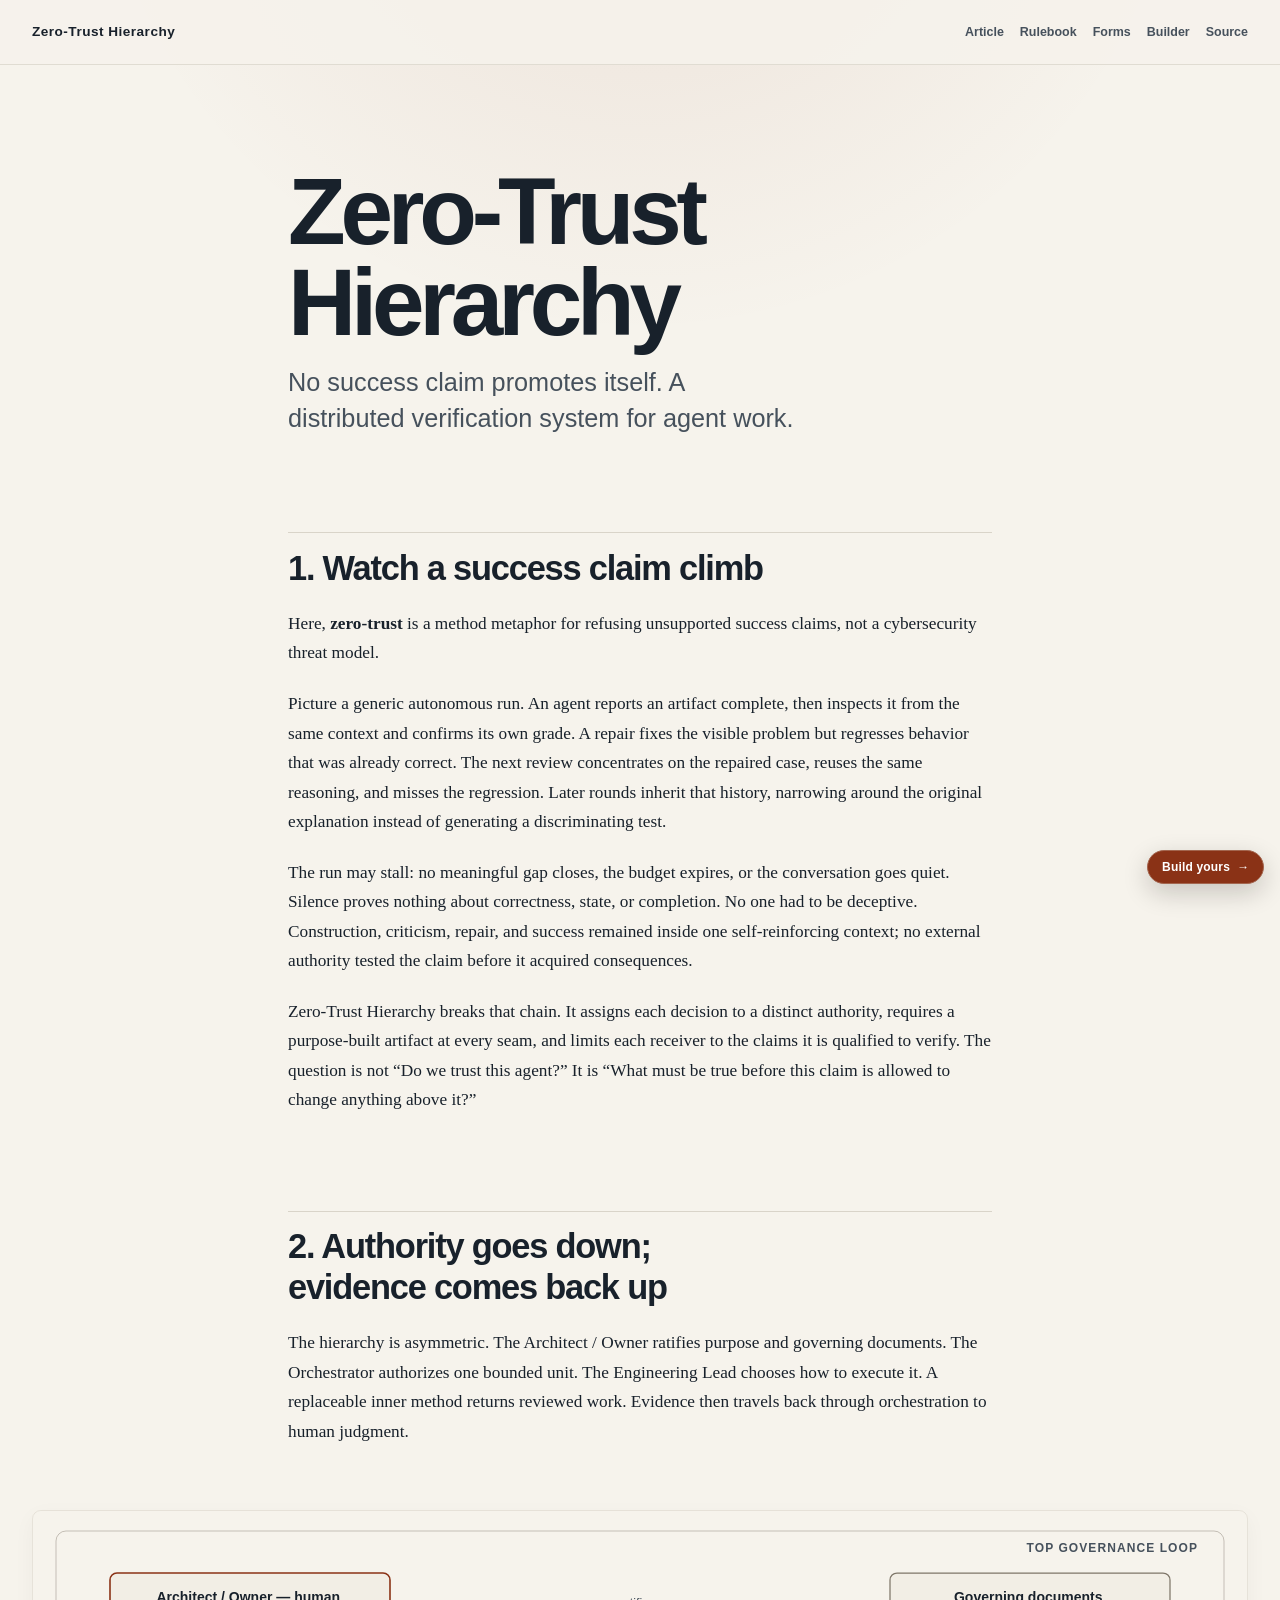
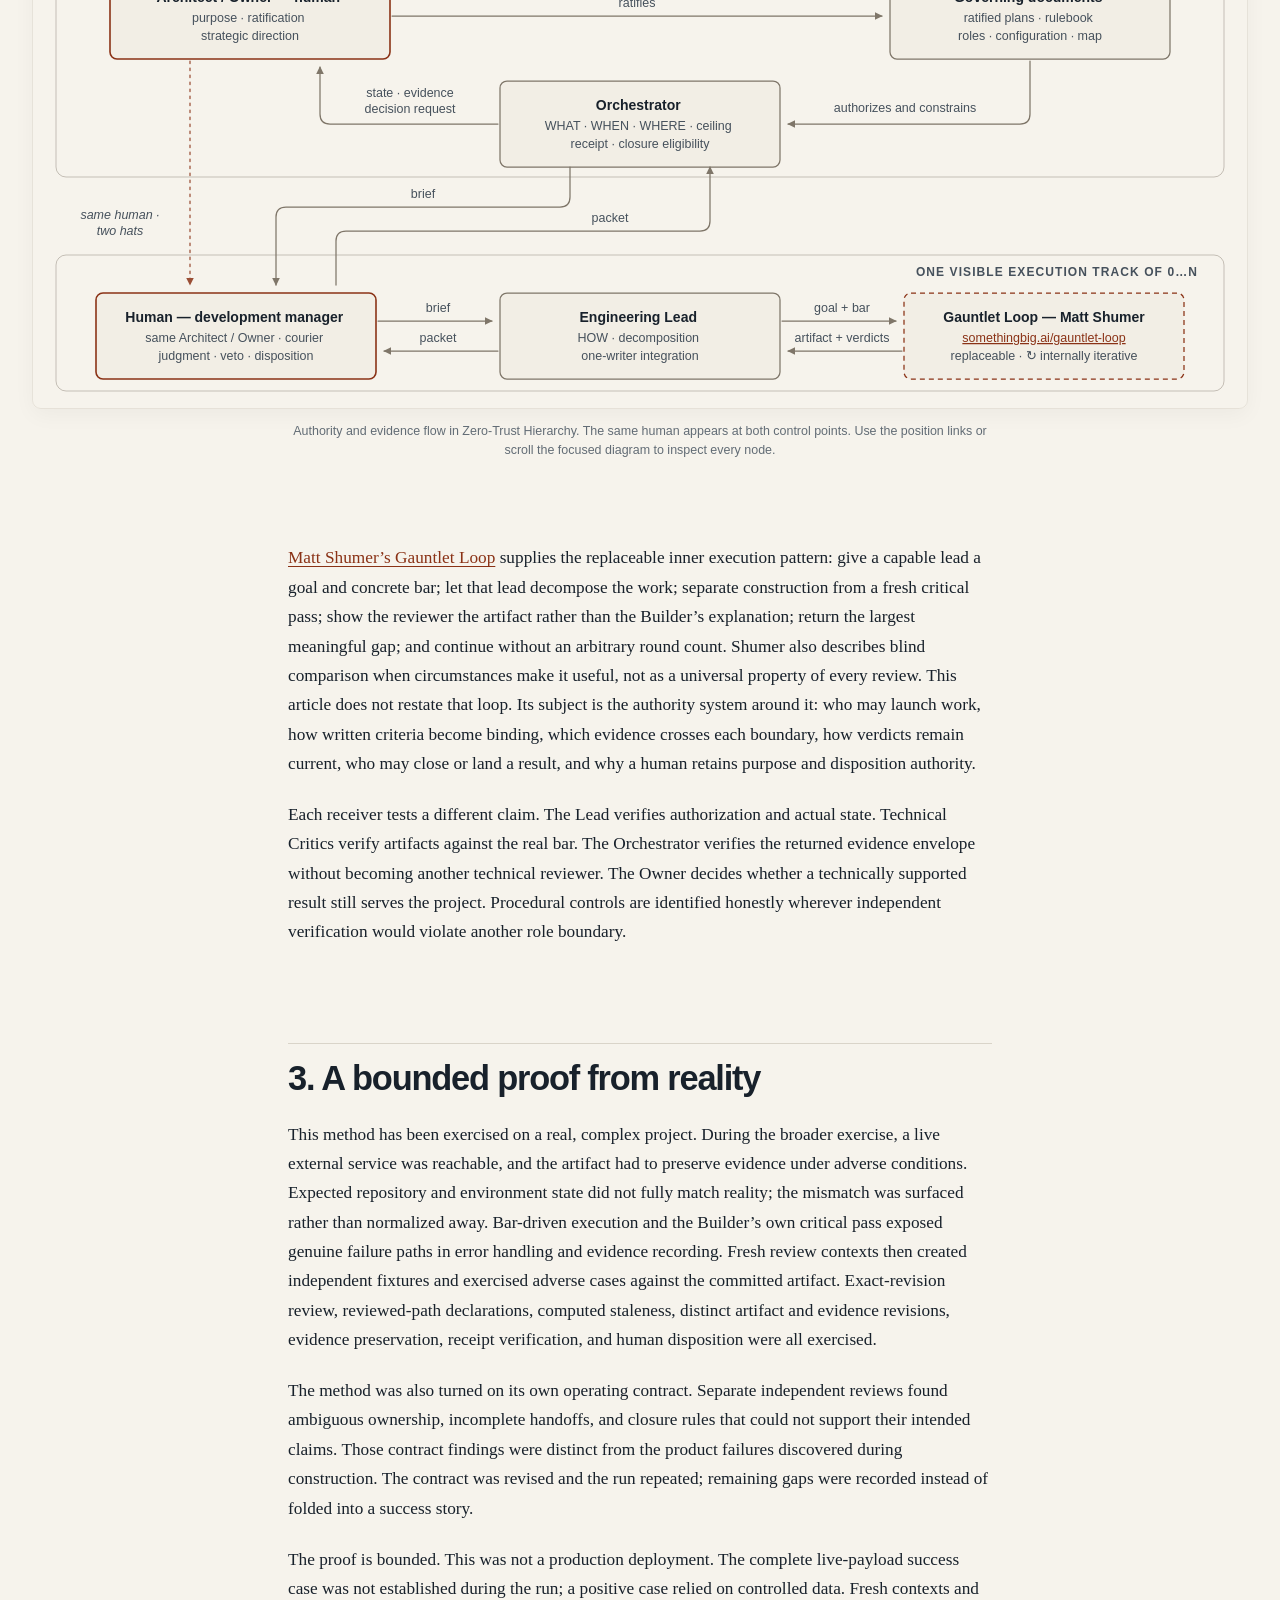
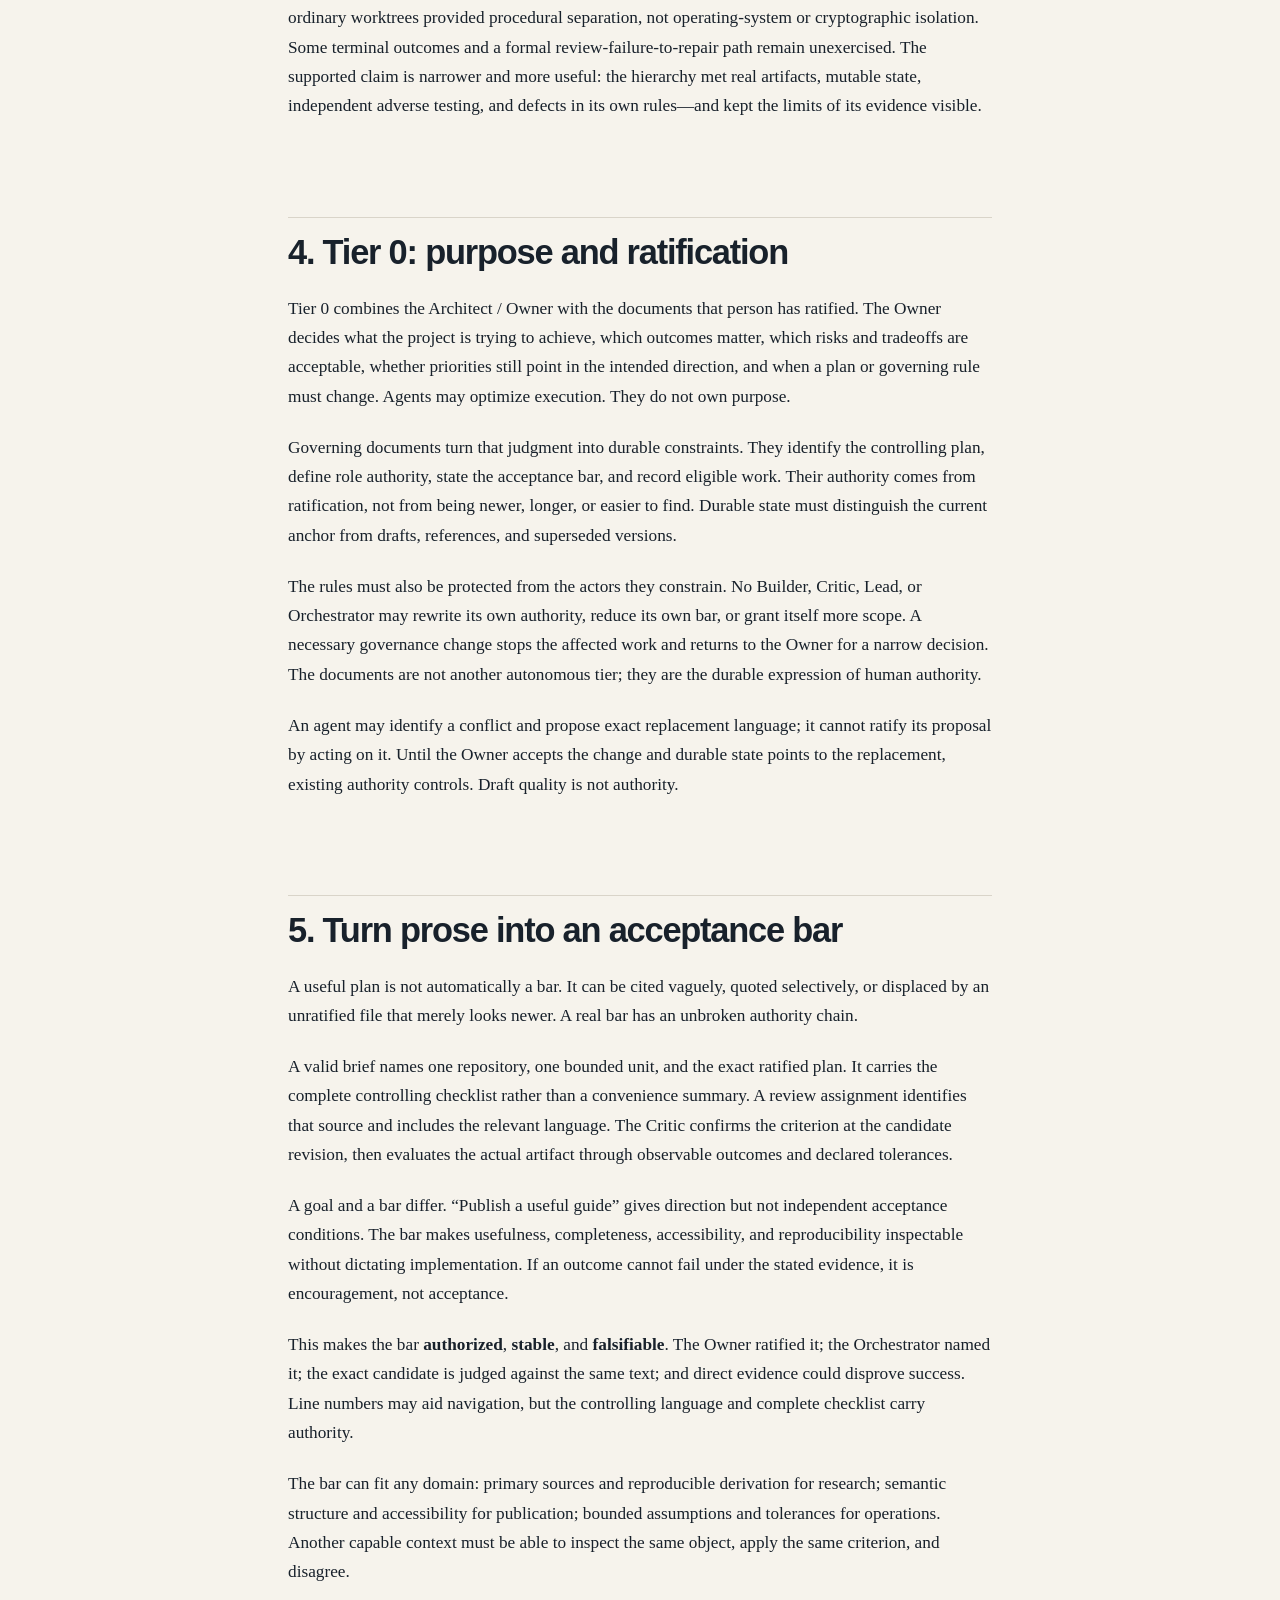
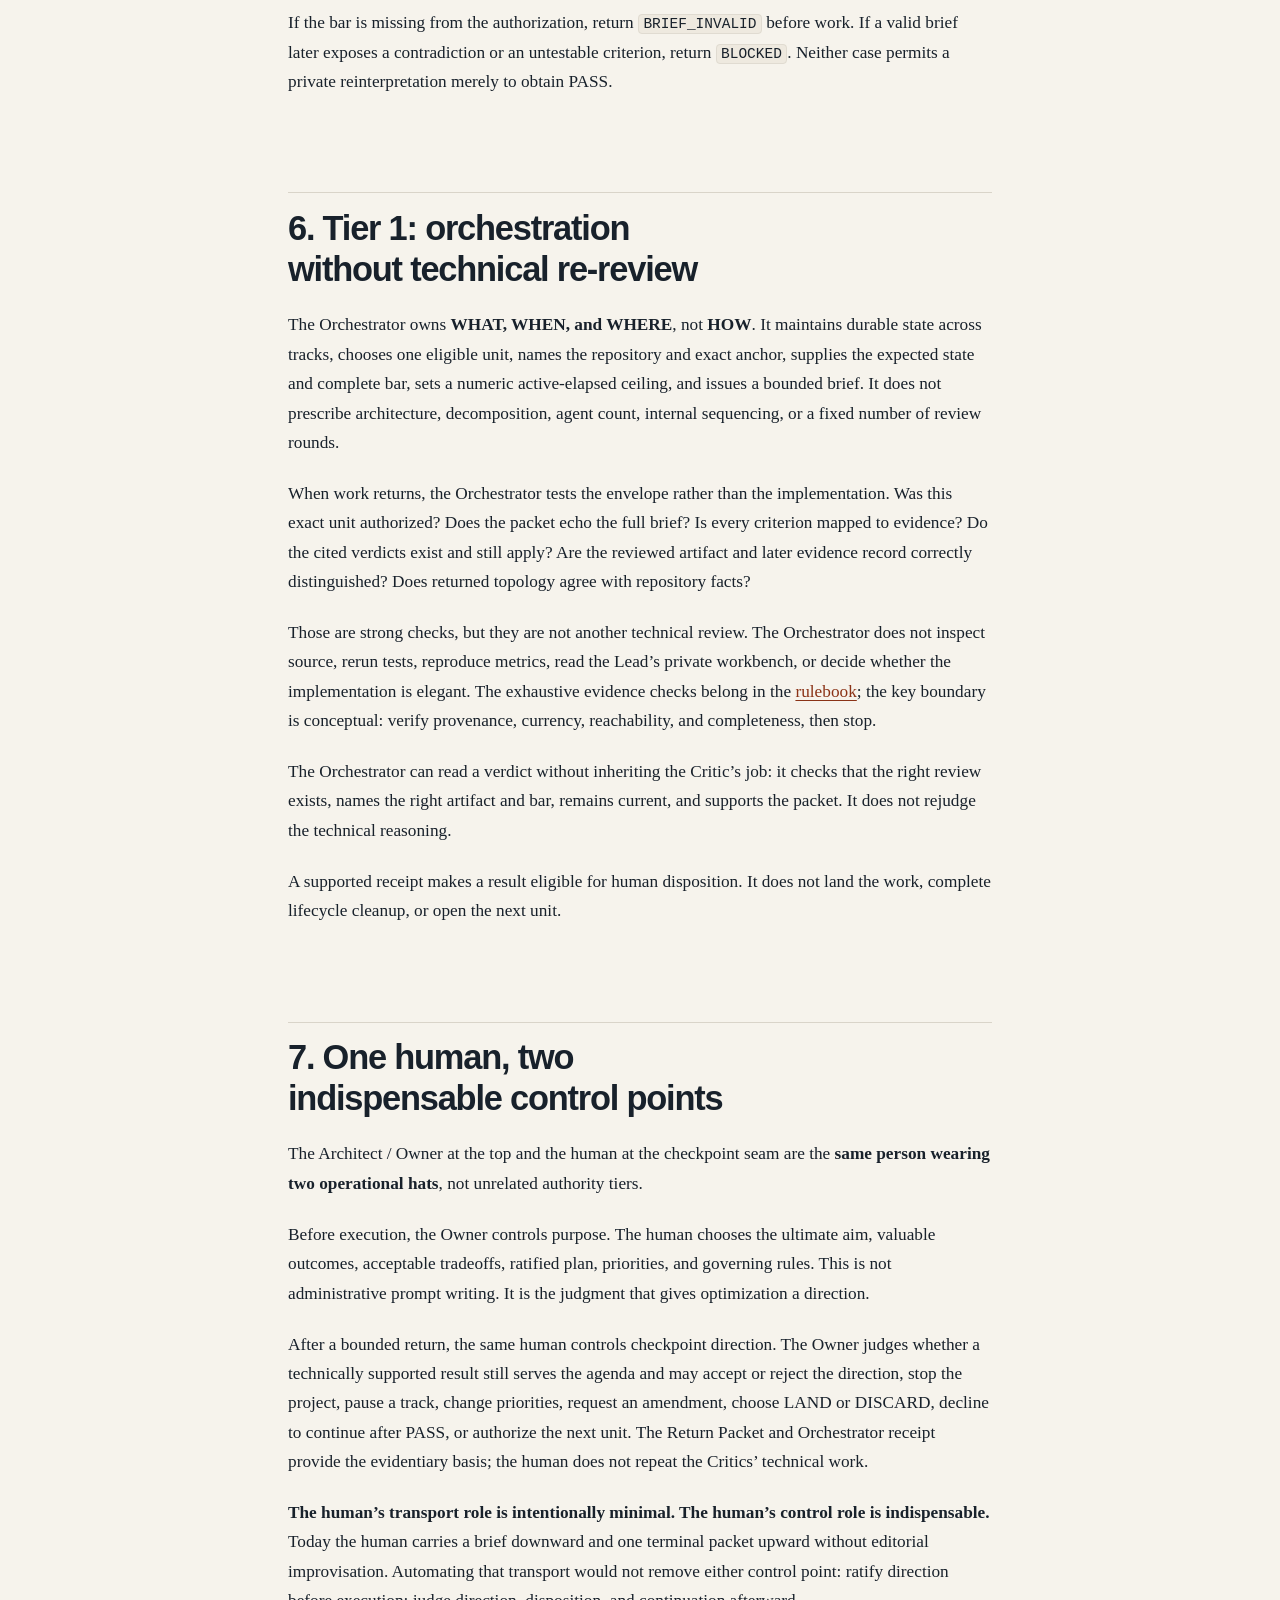
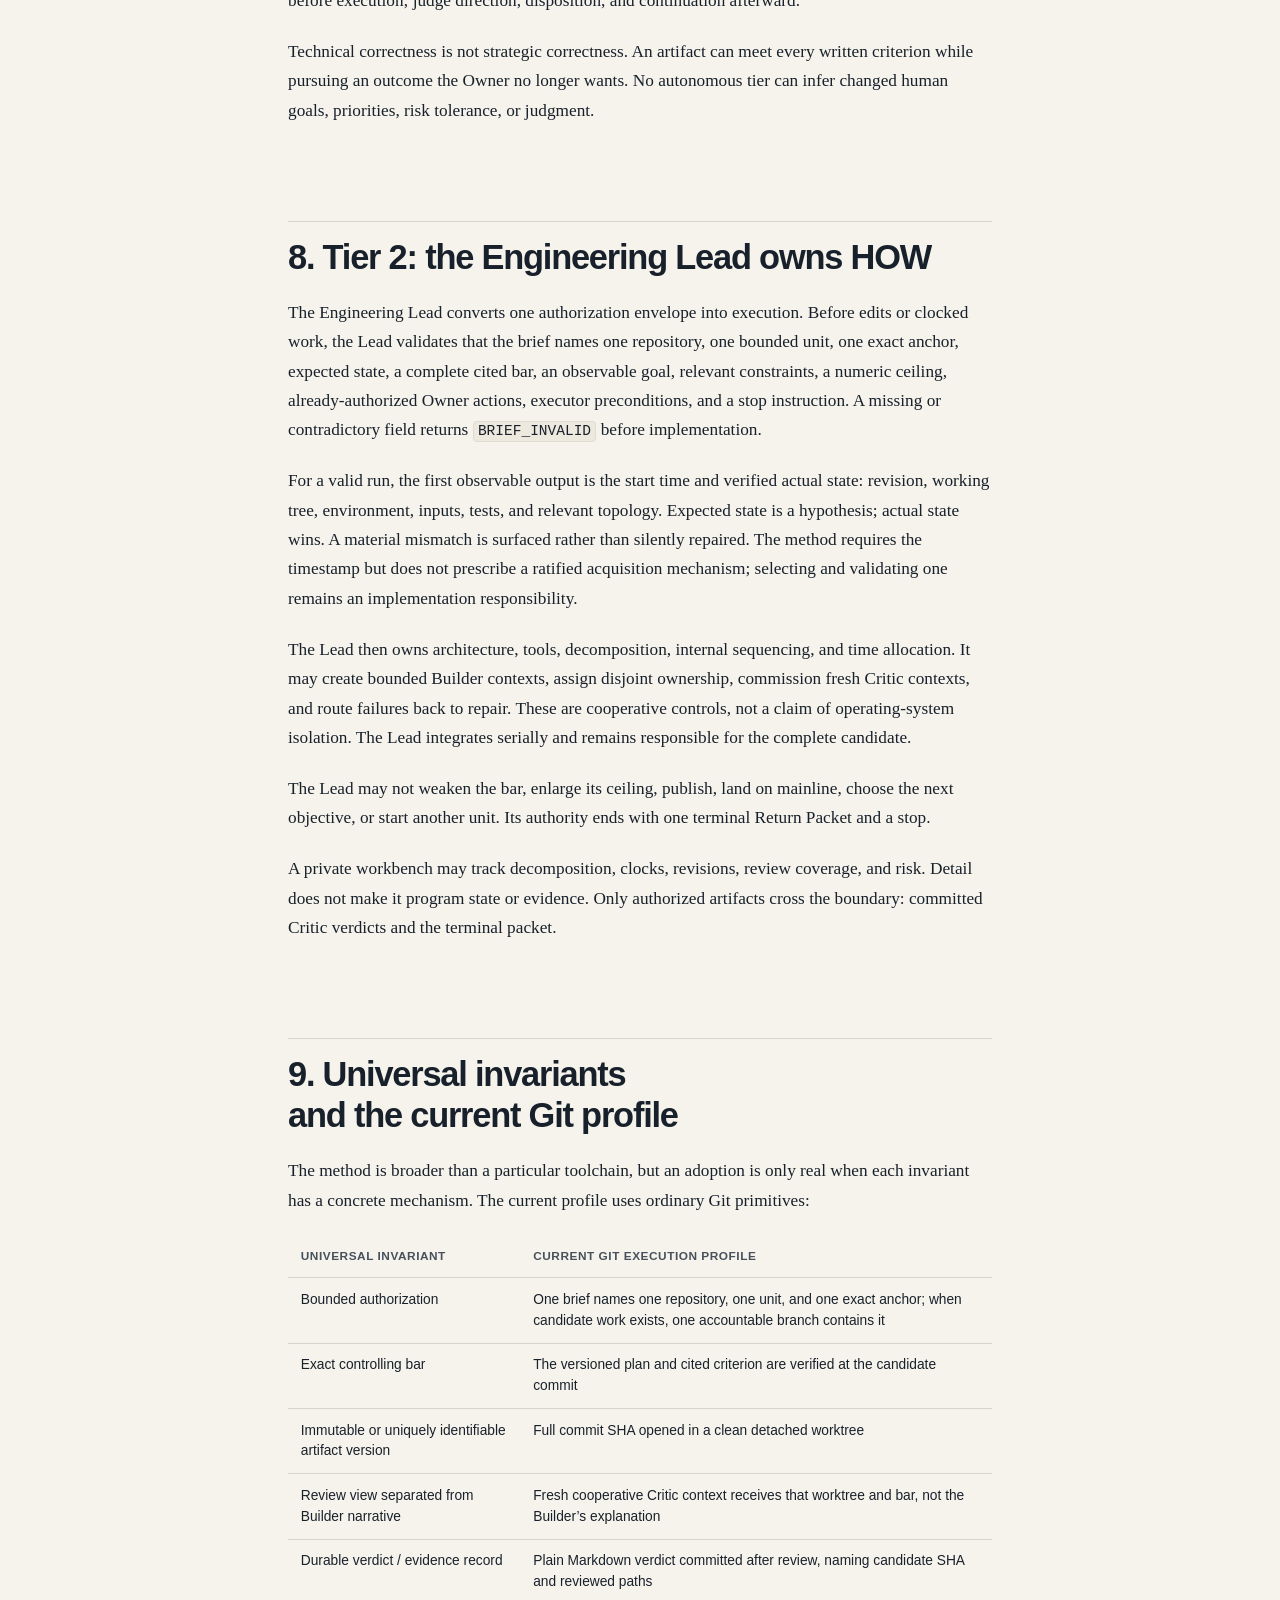
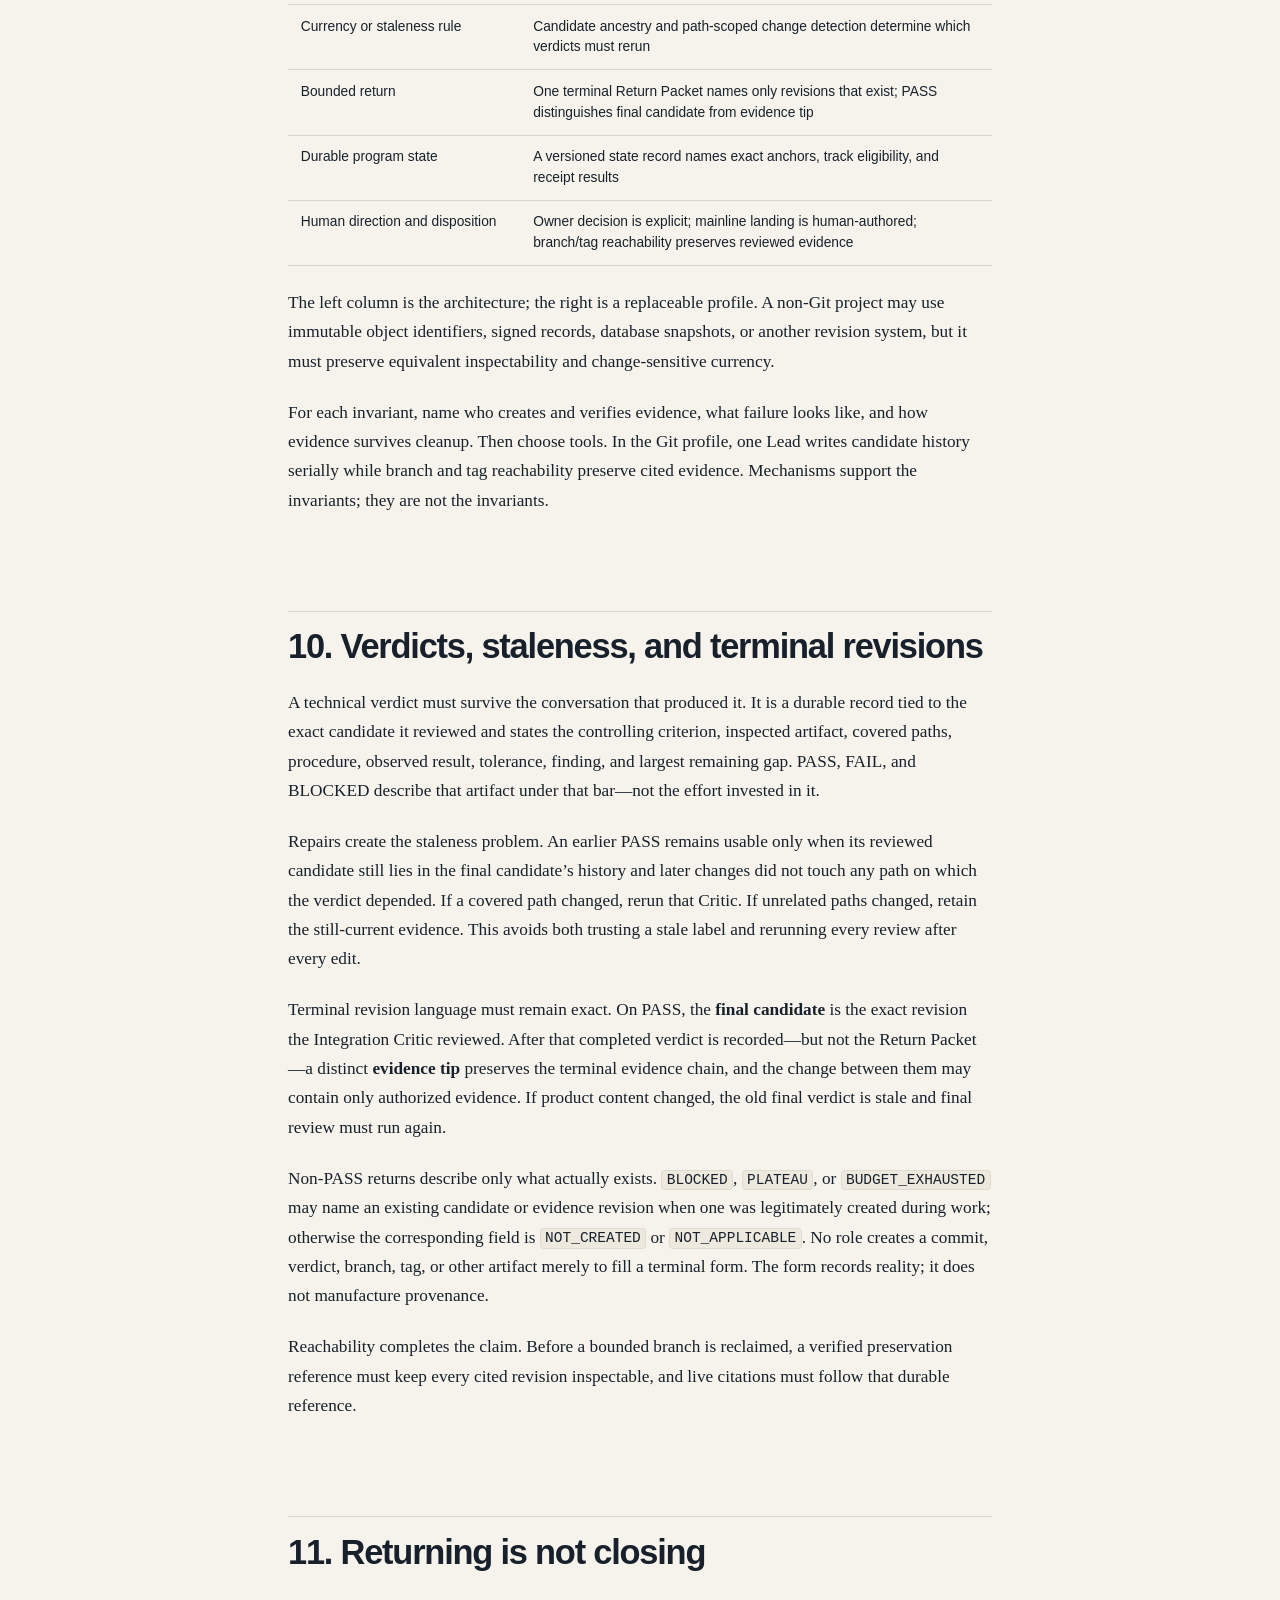
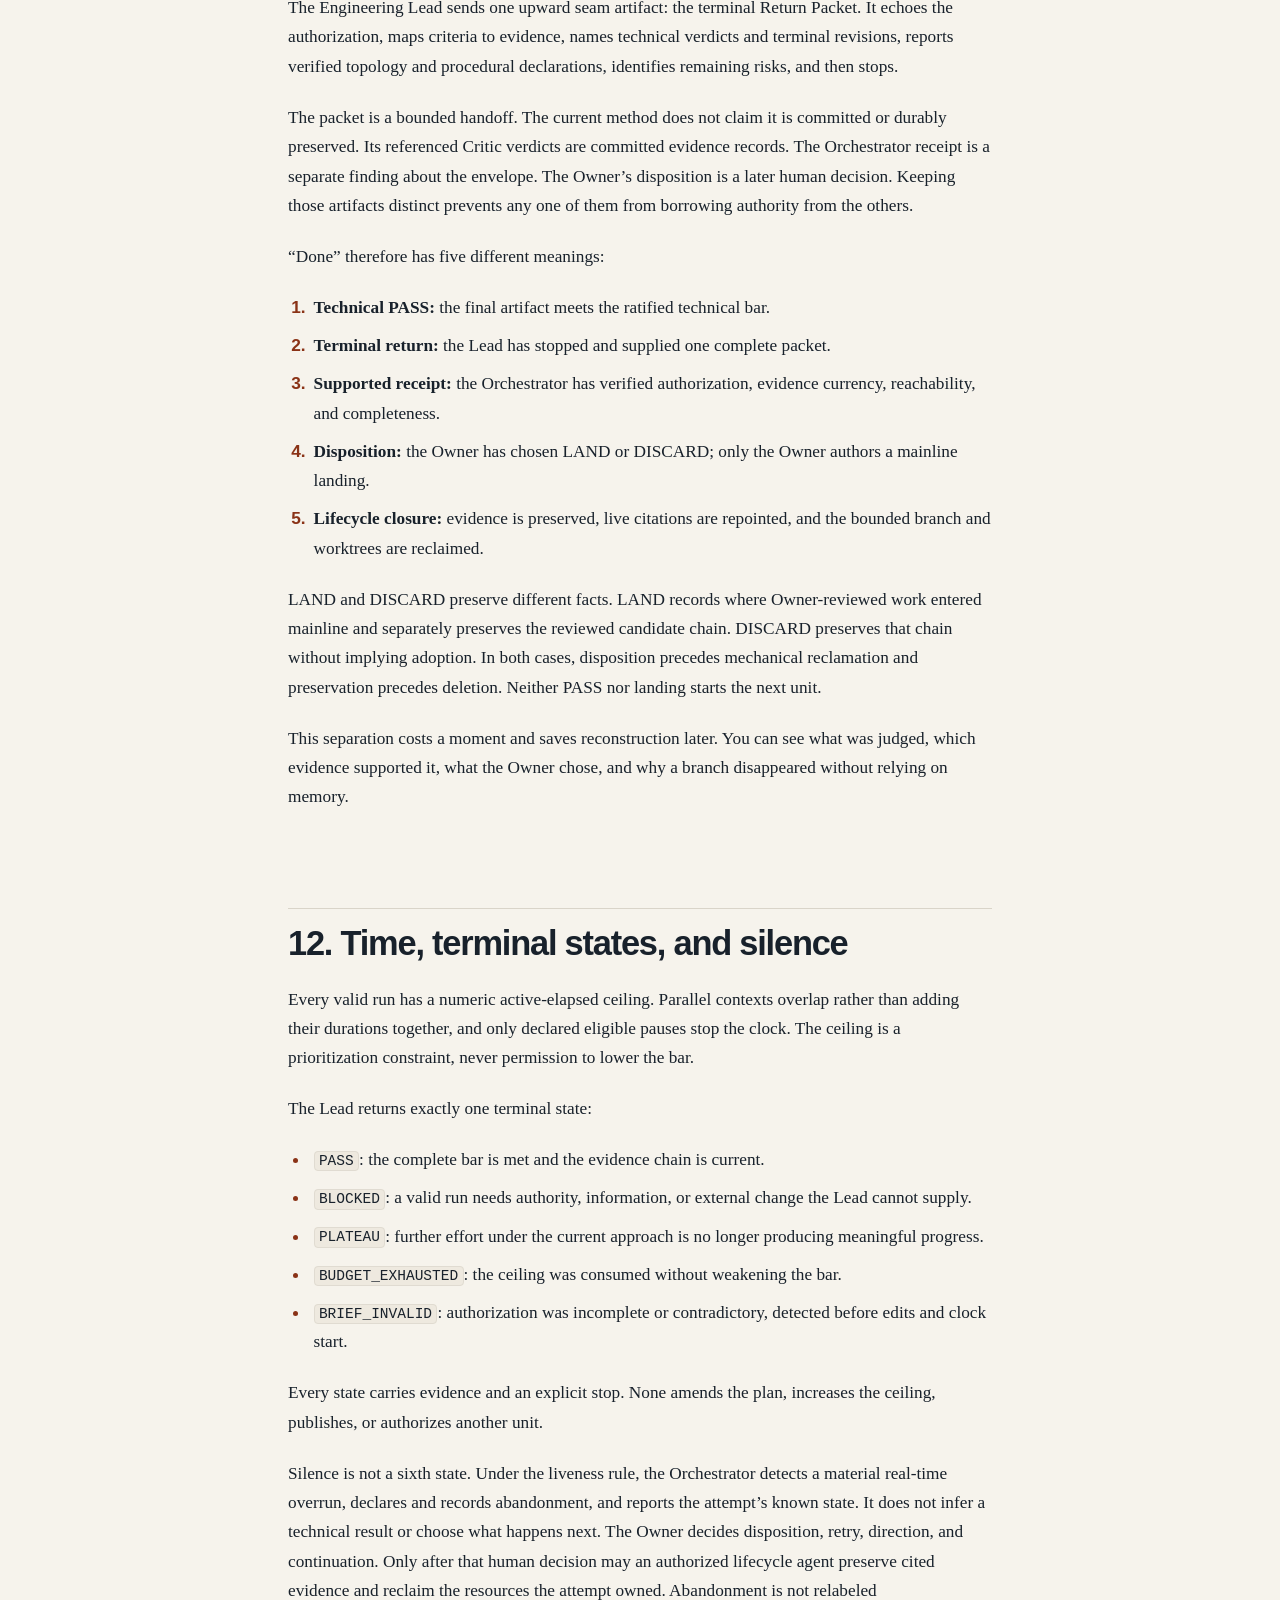
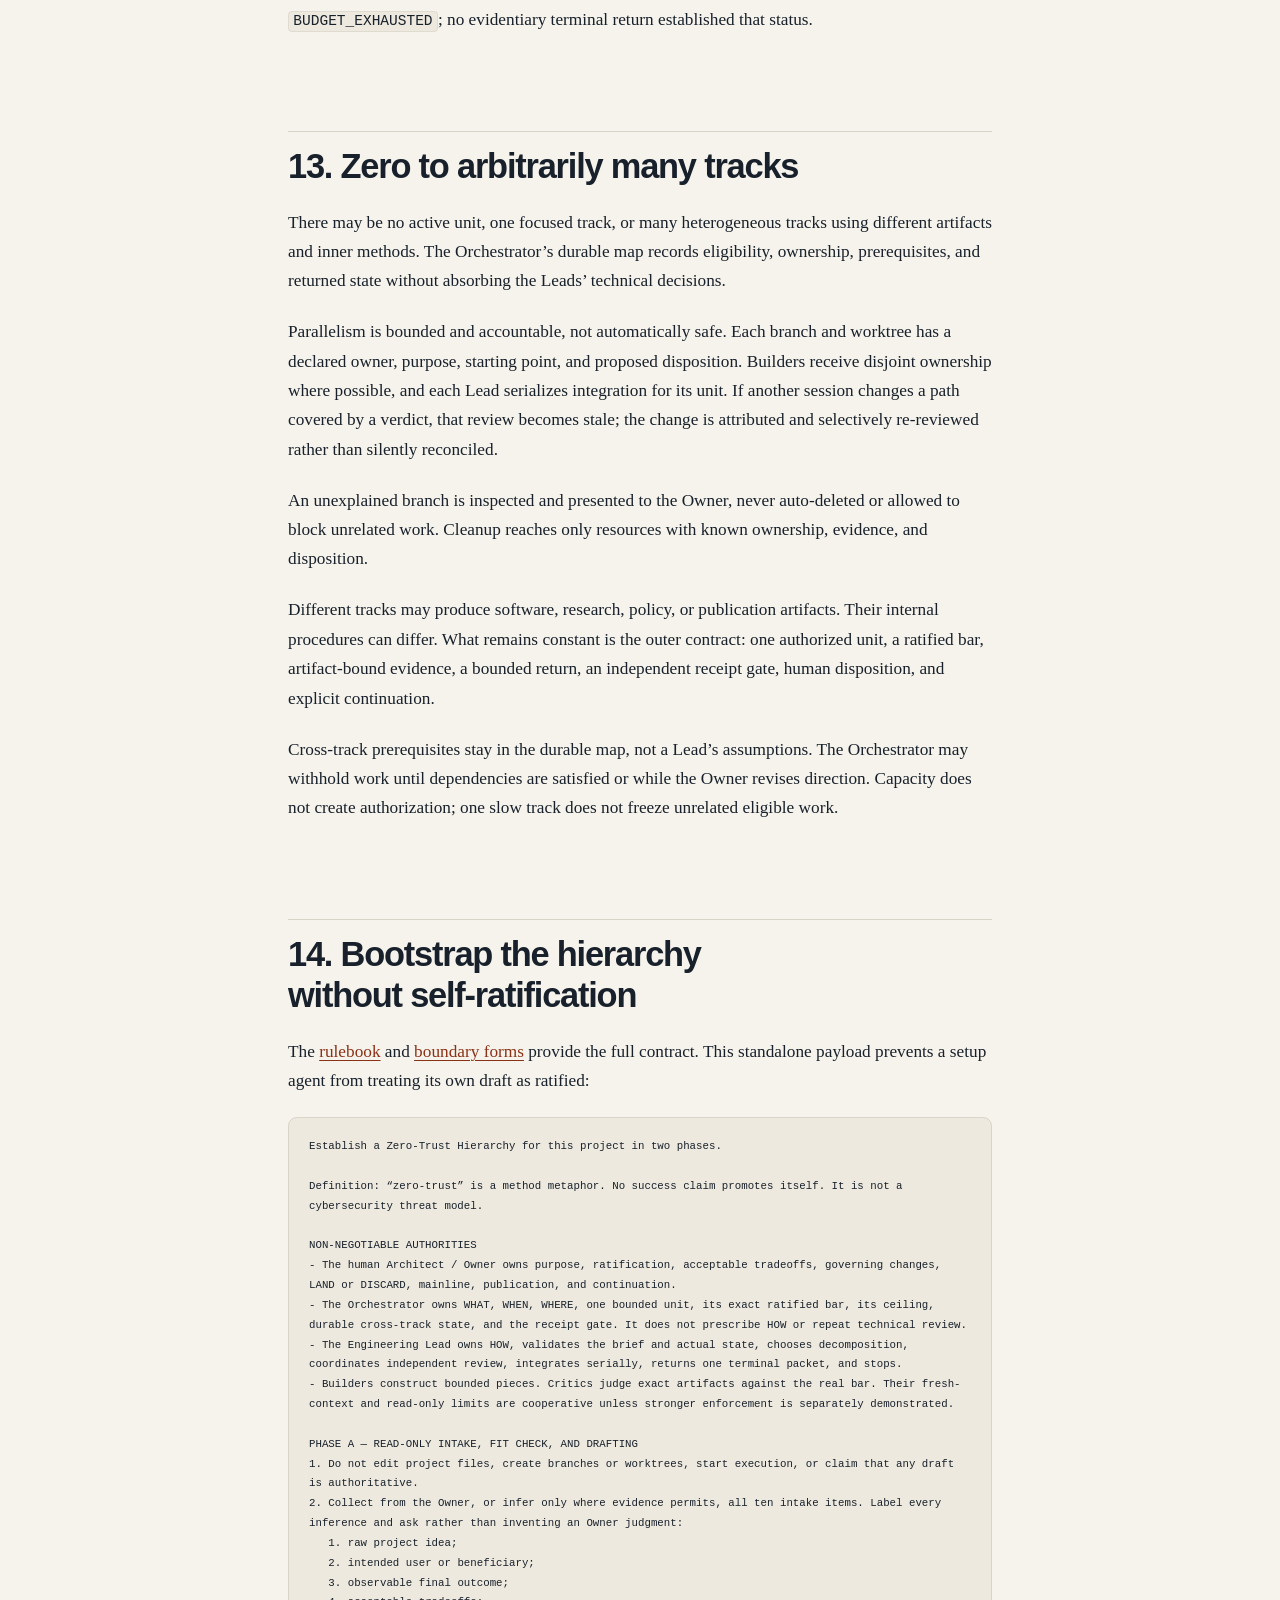
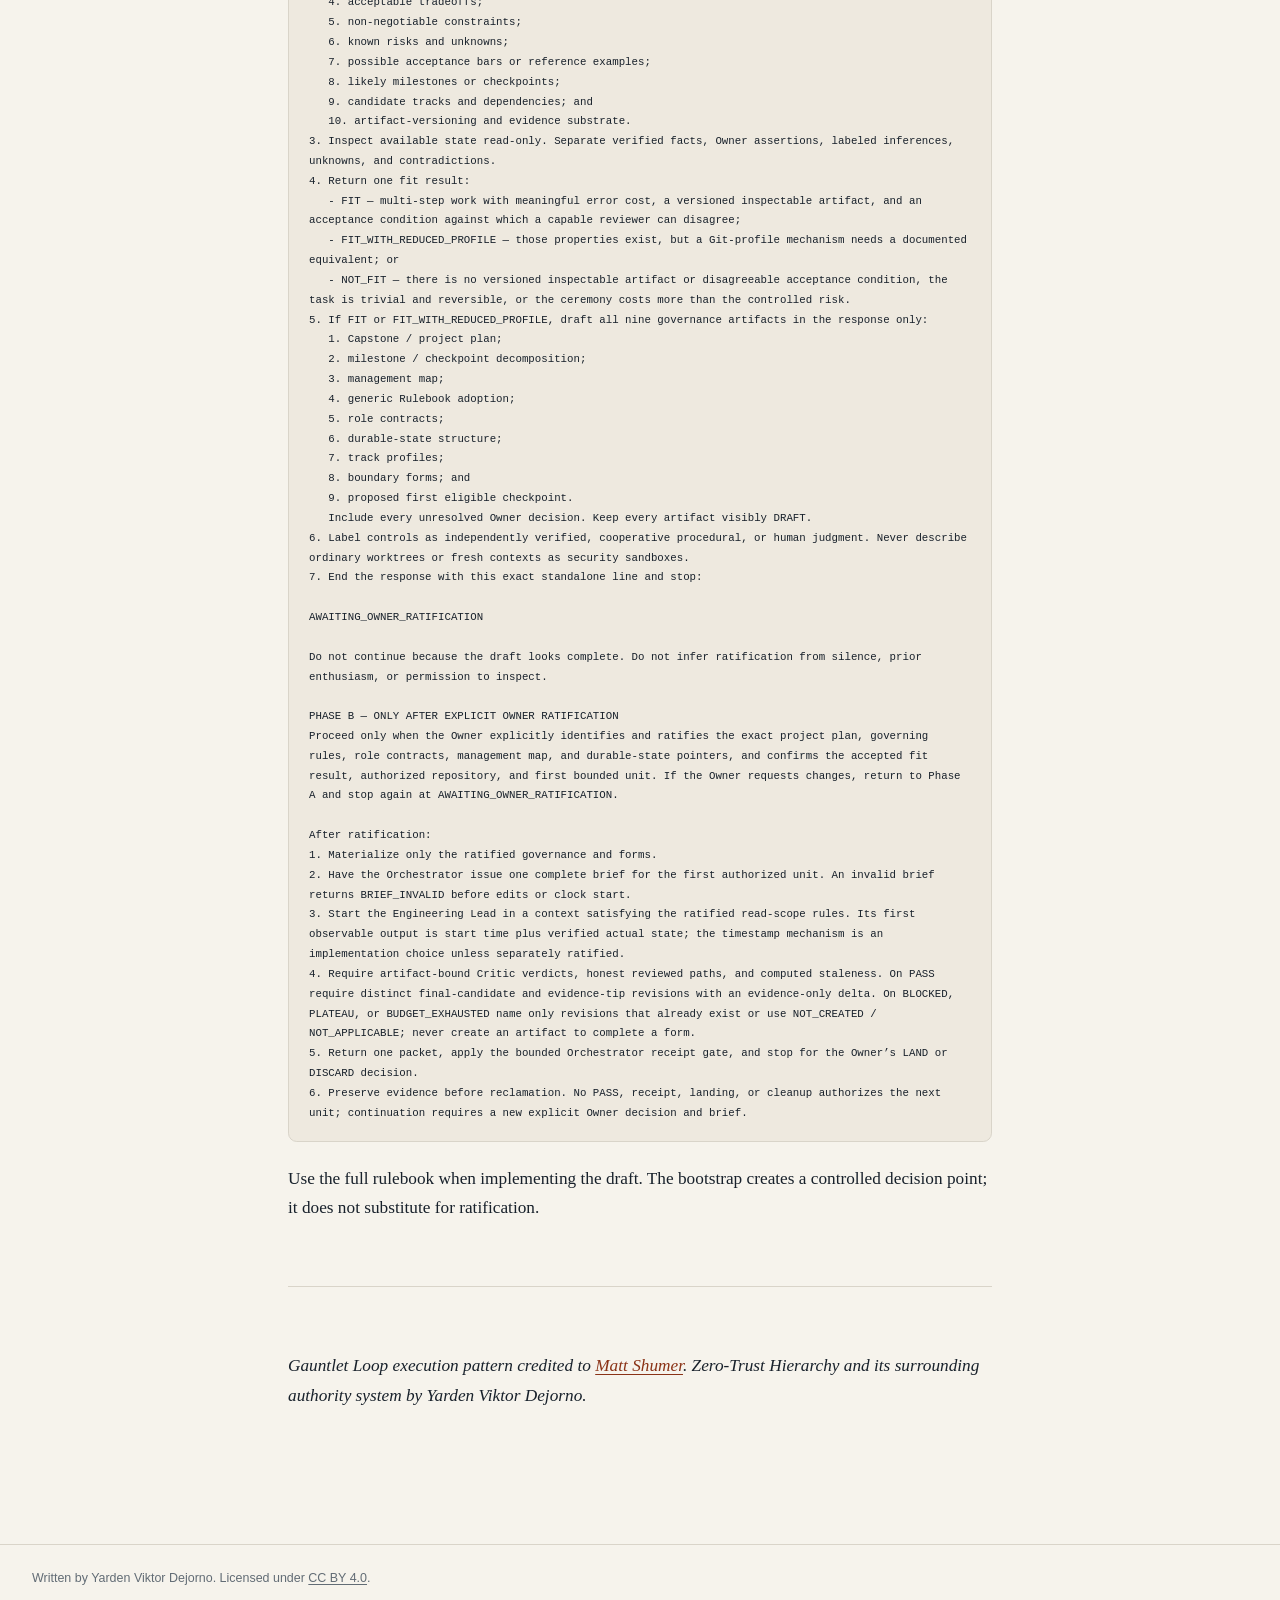
==== index.html @ 4b6f10e7 "Update index.html" ====
<!doctype html>
<html lang="en">
<head>
  <meta charset="utf-8">
  <meta name="viewport" content="width=device-width, initial-scale=1">
  <meta http-equiv="Content-Security-Policy" content="default-src 'none'; style-src 'unsafe-inline'; img-src data:; font-src 'none'; script-src 'none'; connect-src 'none'; object-src 'none'; base-uri 'none'; form-action 'none'">
  <title>Zero-Trust Hierarchy</title>
  <meta name="description" content="No success claim promotes itself. A distributed verification system for agent work.">
  <meta name="author" content="Yarden Viktor Dejorno">
  <meta name="color-scheme" content="light dark">
  <meta property="og:title" content="Zero-Trust Hierarchy">
  <meta property="og:description" content="No success claim promotes itself. A distributed verification system for agent work.">
  <meta property="og:type" content="article">
  <meta property="og:url" content="https://hrsi56.github.io/gauntlet-hierarchy/">
  <meta name="twitter:card" content="summary">
  <link rel="canonical" href="https://hrsi56.github.io/gauntlet-hierarchy/">
  <link rel="icon" href="data:,">
  <style>
:root {
  color-scheme: light dark;
  --page: #f6f3ec;
  --surface: #fffdf8;
  --surface-raised: #ffffff;
  --ink: #18212b;
  --ink-soft: #46515c;
  --ink-faint: #626c75;
  --accent: #8a3216;
  --accent-soft: #f2dfd5;
  --rule: #d9d4c9;
  --code: #eee9df;
  --focus: #0b6bcb;
  --shadow: 0 1rem 3rem rgb(35 28 19 / 8%);
  --diagram-shadow: 0 .4rem 1.35rem rgb(35 28 19 / 4%);
  --measure: 44rem;
  --wide: 76rem;
  --serif: Charter, "Bitstream Charter", "Iowan Old Style", "Palatino Linotype", Palatino,
    Georgia, serif;
  --sans: Inter, ui-sans-serif, -apple-system, BlinkMacSystemFont, "Segoe UI", sans-serif;
  --mono: ui-monospace, "SFMono-Regular", Consolas, "Liberation Mono", Menlo, monospace;

  /* The committed Mermaid rendering maps its palette to these semantic variables. */
  --diagram-bg: transparent;
  --diagram-panel: #f2eee5;
  --diagram-ink: var(--ink);
  --diagram-muted: var(--ink-soft);
  --diagram-accent: var(--accent);
  --diagram-line: #7f7669;
}

@media (prefers-color-scheme: dark) {
  :root {
    --page: #101516;
    --surface: #171d1f;
    --surface-raised: #1c2325;
    --ink: #f0eee8;
    --ink-soft: #c2c8c8;
    --ink-faint: #9ea8a9;
    --accent: #ffad7a;
    --accent-soft: #422b22;
    --rule: #384143;
    --code: #20282a;
    --focus: #7fc3ff;
    --shadow: 0 1rem 3rem rgb(0 0 0 / 24%);
    --diagram-shadow: 0 .4rem 1.35rem rgb(0 0 0 / 10%);
    --diagram-bg: transparent;
    --diagram-panel: #222b2d;
    --diagram-line: #98a3a4;
  }
}

/* Stable hooks let accessibility tests force either palette without runtime JavaScript. */
html[data-theme="light"] {
  color-scheme: light;
  --page: #f6f3ec;
  --surface: #fffdf8;
  --surface-raised: #ffffff;
  --ink: #18212b;
  --ink-soft: #46515c;
  --ink-faint: #626c75;
  --accent: #8a3216;
  --accent-soft: #f2dfd5;
  --rule: #d9d4c9;
  --code: #eee9df;
  --focus: #0b6bcb;
  --shadow: 0 1rem 3rem rgb(35 28 19 / 8%);
  --diagram-shadow: 0 .4rem 1.35rem rgb(35 28 19 / 4%);
  --diagram-bg: transparent;
  --diagram-ink: var(--ink);
  --diagram-muted: var(--ink-soft);
  --diagram-accent: var(--accent);
  --diagram-panel: #f2eee5;
  --diagram-line: #7f7669;
}

html[data-theme="dark"] {
  color-scheme: dark;
  --page: #101516;
  --surface: #171d1f;
  --surface-raised: #1c2325;
  --ink: #f0eee8;
  --ink-soft: #c2c8c8;
  --ink-faint: #9ea8a9;
  --accent: #ffad7a;
  --accent-soft: #422b22;
  --rule: #384143;
  --code: #20282a;
  --focus: #7fc3ff;
  --shadow: 0 1rem 3rem rgb(0 0 0 / 24%);
  --diagram-shadow: 0 .4rem 1.35rem rgb(0 0 0 / 10%);
  --diagram-bg: transparent;
  --diagram-ink: var(--ink);
  --diagram-muted: var(--ink-soft);
  --diagram-accent: var(--accent);
  --diagram-panel: #222b2d;
  --diagram-line: #98a3a4;
}

*,
*::before,
*::after {
  box-sizing: border-box;
}

html {
  scroll-behavior: smooth;
  -webkit-text-size-adjust: 100%;
}

body {
  margin: 0;
  background: var(--page);
  background:
    radial-gradient(circle at 50% -14rem, color-mix(in srgb, var(--accent) 10%, transparent), transparent 35rem),
    var(--page);
  color: var(--ink);
  font-family: var(--serif);
  font-size: clamp(1rem, .97rem + .16vw, 1.08rem);
  line-height: 1.7;
  text-rendering: optimizeLegibility;
}

a {
  color: var(--accent);
  text-decoration-thickness: .08em;
  text-underline-offset: .17em;
}

a:hover {
  text-decoration-thickness: .14em;
}

a:focus-visible,
button:focus-visible,
[tabindex]:focus-visible {
  border-radius: .15rem;
  outline: .18rem solid var(--focus);
  outline-offset: .2rem;
}

.skip-link {
  position: fixed;
  z-index: 20;
  top: .75rem;
  left: .75rem;
  padding: .55rem .8rem;
  transform: translateY(-180%);
  border-radius: .35rem;
  background: var(--ink);
  color: var(--page);
  font: 700 .85rem/1.2 var(--sans);
}

.skip-link:focus {
  transform: none;
}

.site-header {
  border-bottom: 1px solid color-mix(in srgb, var(--rule) 72%, transparent);
  background: color-mix(in srgb, var(--page) 88%, transparent);
}

.site-header__inner,
.site-footer__inner {
  display: flex;
  width: min(calc(100% - 2rem), var(--wide));
  margin-inline: auto;
  align-items: center;
  justify-content: space-between;
  gap: 1.5rem;
}

.site-header__inner {
  min-height: 4rem;
}

.site-name {
  color: var(--ink);
  font: 750 .85rem/1.2 var(--sans);
  letter-spacing: .035em;
  text-decoration: none;
}

.site-nav {
  display: flex;
  flex-wrap: wrap;
  justify-content: flex-end;
  gap: .4rem 1rem;
  font: 650 .78rem/1.35 var(--sans);
}

.site-nav a {
  color: var(--ink-soft);
  text-decoration: none;
}

.site-nav a:hover {
  color: var(--accent);
  text-decoration: underline;
}

main {
  overflow: clip;
}

.article {
  width: min(calc(100% - 2.25rem), var(--measure));
  margin-inline: auto;
  padding: clamp(3.5rem, 8vw, 6.75rem) 0 clamp(4.5rem, 9vw, 7rem);
}

.article > h1 {
  max-width: 14ch;
  margin: 0 0 1rem;
  font-family: var(--sans);
  font-size: clamp(2.65rem, 8vw, 5.9rem);
  font-weight: 760;
  letter-spacing: -.055em;
  line-height: .96;
  text-wrap: balance;
}

.article > h1 + p {
  max-width: 35rem;
  margin: 0 0 clamp(3rem, 7vw, 5.5rem);
  color: var(--ink-soft);
  font-family: var(--sans);
  font-size: clamp(1.18rem, 1.02rem + .78vw, 1.58rem);
  line-height: 1.42;
  text-wrap: balance;
}

.article--reference,
.article--form,
.article--forms-index {
  width: min(calc(100% - 2.25rem), 52rem);
  padding-top: clamp(3rem, 6vw, 5rem);
}

.article--reference > h1,
.article--form > h1,
.article--forms-index > h1 {
  max-width: 24ch;
  font-size: clamp(2.15rem, 1.7rem + 2.3vw, 3.8rem);
  line-height: 1.03;
}

.article--reference > h1 + p,
.article--form > h1 + p,
.article--forms-index > h1 + p {
  max-width: 44rem;
  margin-bottom: clamp(2.5rem, 5vw, 4rem);
  font-size: clamp(1.05rem, 1rem + .3vw, 1.2rem);
  line-height: 1.55;
}

.form-index {
  display: grid;
  gap: .7rem;
  padding: 0;
  list-style: none;
  counter-reset: form;
}

.form-index li {
  counter-increment: form;
  display: grid;
  grid-template-columns: 2.25rem minmax(0, 1fr);
  gap: .8rem;
  align-items: baseline;
  margin: 0;
  padding: .9rem 0;
  border-bottom: 1px solid var(--rule);
  font-family: var(--sans);
}

.form-index li::before {
  content: counter(form, decimal-leading-zero);
  color: var(--ink-faint);
  font: 700 .74rem/1 var(--mono);
  letter-spacing: .04em;
}

h2,
h3,
h4 {
  color: var(--ink);
  font-family: var(--sans);
  line-height: 1.2;
  text-wrap: balance;
}

h2 {
  margin: clamp(3.8rem, 8vw, 6rem) 0 1.25rem;
  padding-top: .9rem;
  border-top: 1px solid var(--rule);
  font-size: clamp(1.65rem, 1.35rem + 1vw, 2.25rem);
  letter-spacing: -.035em;
}

h3 {
  margin: 2.8rem 0 .8rem;
  font-size: clamp(1.2rem, 1.1rem + .35vw, 1.45rem);
  letter-spacing: -.018em;
}

h4 {
  margin: 2rem 0 .65rem;
  font-size: 1rem;
  letter-spacing: .015em;
}

p,
ul,
ol,
blockquote,
pre,
table {
  margin-top: 0;
  margin-bottom: 1.35rem;
}

strong {
  font-weight: 700;
}

ul,
ol {
  padding-left: 1.4rem;
}

li {
  padding-left: .2rem;
}

li + li {
  margin-top: .55rem;
}

li::marker {
  color: var(--accent);
  font-family: var(--sans);
  font-weight: 750;
}

blockquote {
  margin-inline: 0;
  padding: .15rem 0 .15rem 1.25rem;
  border-left: .2rem solid var(--accent);
  color: var(--ink-soft);
  font-size: 1.06em;
}

blockquote > :last-child {
  margin-bottom: 0;
}

code,
pre,
kbd {
  font-family: var(--mono);
}

code {
  padding: .08em .3em;
  border: 1px solid color-mix(in srgb, var(--rule) 65%, transparent);
  border-radius: .25rem;
  background: var(--code);
  font-size: .84em;
  overflow-wrap: anywhere;
}

pre {
  max-width: 100%;
  padding: 1.15rem 1.25rem;
  overflow-x: auto;
  border: 1px solid var(--rule);
  border-radius: .55rem;
  background: var(--code);
  font-size: .8rem;
  line-height: 1.55;
  tab-size: 2;
  white-space: pre-wrap;
  overflow-wrap: anywhere;
}

pre code {
  padding: 0;
  border: 0;
  background: transparent;
  overflow-wrap: anywhere;
  white-space: inherit;
}

table {
  display: block;
  width: 100%;
  overflow-x: auto;
  border-collapse: collapse;
  font-family: var(--sans);
  font-size: .86rem;
  line-height: 1.5;
}

th,
td {
  min-width: 9rem;
  padding: .72rem .8rem;
  border-bottom: 1px solid var(--rule);
  text-align: left;
  vertical-align: top;
}

th {
  color: var(--ink-soft);
  font-size: .74rem;
  letter-spacing: .045em;
  text-transform: uppercase;
}

hr {
  margin: 4rem 0;
  border: 0;
  border-top: 1px solid var(--rule);
}

.hierarchy-diagram {
  width: min(calc(100vw - 2rem), var(--wide));
  margin: clamp(2.5rem, 6vw, 4rem) 0 clamp(3.5rem, 7vw, 5.25rem) 50%;
  transform: translateX(-50%);
}

.diagram-navigation {
  display: flex;
  flex-wrap: wrap;
  gap: .4rem;
  align-items: center;
  justify-content: center;
  margin: 0 0 .65rem;
  font: 650 .72rem/1.25 var(--sans);
}

.diagram-navigation a {
  padding: .35rem .6rem;
  border: 1px solid color-mix(in srgb, var(--rule) 72%, transparent);
  border-radius: 999px;
  background: var(--surface);
  color: var(--ink-soft);
  text-decoration: none;
}

.diagram-navigation a:hover {
  border-color: var(--accent);
  color: var(--accent);
}

.diagram-navigation a:focus-visible {
  outline: .18rem solid var(--focus);
  outline-offset: .15rem;
}

.diagram-frame {
  max-height: min(70vh, 44rem);
  padding: clamp(.45rem, 1.2vw, .85rem);
  overflow: auto;
  border: 1px solid color-mix(in srgb, var(--rule) 56%, transparent);
  border-radius: .55rem;
  background: transparent;
  box-shadow: var(--diagram-shadow);
  overscroll-behavior: contain;
  scrollbar-color: var(--diagram-line) transparent;
}

.diagram-frame:focus-visible {
  outline: .2rem solid var(--focus);
  outline-offset: .2rem;
}

.diagram-frame svg {
  display: block;
  width: var(--diagram-native-width, 46.5rem);
  min-width: var(--diagram-native-width, 46.5rem);
  max-width: none !important;
  height: auto;
  max-height: none;
  margin-inline: auto;
}

.hierarchy-diagram figcaption {
  width: min(100%, var(--measure));
  margin: .8rem auto 0;
  color: var(--ink-faint);
  font: .78rem/1.5 var(--sans);
  text-align: center;
}

.site-footer {
  border-top: 1px solid var(--rule);
  color: var(--ink-faint);
  font: .78rem/1.55 var(--sans);
}

.site-footer__inner {
  align-items: flex-start;
  padding-block: 1.5rem 2.25rem;
}

.site-footer p {
  max-width: 46rem;
  margin: 0;
}

.site-footer a {
  color: inherit;
}

.builder-cta {
  position: fixed;
  z-index: 10;
  right: max(1rem, env(safe-area-inset-right));
  bottom: max(1rem, env(safe-area-inset-bottom));
  display: inline-flex;
  gap: .45rem;
  align-items: center;
  padding: .62rem .85rem;
  border: 1px solid color-mix(in srgb, var(--accent) 68%, var(--rule));
  border-radius: 999px;
  background: var(--accent);
  box-shadow: 0 .55rem 1.6rem rgb(20 14 10 / 20%);
  color: var(--surface-raised);
  font: 750 .75rem/1 var(--sans);
  letter-spacing: .015em;
  text-decoration: none;
}

.builder-cta:hover {
  transform: translateY(-1px);
  text-decoration: none;
}

@media (max-width: 42rem) {
  .site-header__inner,
  .site-footer__inner {
    align-items: flex-start;
    flex-direction: column;
    gap: .7rem;
    padding-block: .85rem;
  }

  .site-nav {
    justify-content: flex-start;
  }

  .article {
    width: min(calc(100% - 1.5rem), var(--measure));
    padding-top: 3.2rem;
  }

  .article--reference,
  .article--form,
  .article--forms-index {
    width: min(calc(100% - 1.5rem), 52rem);
  }

  .article > h1 {
    max-width: 11ch;
  }

  .article--reference > h1,
  .article--form > h1,
  .article--forms-index > h1 {
    max-width: 22ch;
    font-size: clamp(2rem, 9vw, 3rem);
  }

  .hierarchy-diagram {
    width: calc(100vw - .75rem);
  }

  .diagram-navigation {
    gap: .3rem;
    padding-inline: .25rem;
  }

  .diagram-navigation a {
    flex: 1 1 8rem;
    padding-inline: .45rem;
    text-align: center;
  }

  .diagram-frame {
    max-height: 72vh;
    padding: .3rem;
    border-radius: .35rem;
  }

  .diagram-frame svg {
    width: var(--diagram-native-width, 46.5rem);
    min-width: var(--diagram-native-width, 46.5rem);
  }

  .hierarchy-diagram figcaption {
    padding-inline: .75rem;
  }

  .builder-cta {
    right: max(.65rem, env(safe-area-inset-right));
    bottom: max(.65rem, env(safe-area-inset-bottom));
    padding: .58rem .75rem;
  }
}

@media (prefers-reduced-motion: reduce) {
  html {
    scroll-behavior: auto;
  }
}

@media print {
  :root,
  html[data-theme="light"],
  html[data-theme="dark"] {
    color-scheme: light;
    --page: #ffffff;
    --surface: #ffffff;
    --surface-raised: #ffffff;
    --ink: #000000;
    --ink-soft: #222222;
    --ink-faint: #444444;
    --accent: #5f210d;
    --rule: #bbbbbb;
    --code: #f4f4f4;
    --shadow: none;
    --diagram-shadow: none;
    --diagram-bg: transparent;
    --diagram-panel: #f2f2f2;
    --diagram-ink: #000000;
    --diagram-muted: #222222;
    --diagram-accent: #5f210d;
    --diagram-line: #555555;
  }

  body {
    background: #ffffff;
  }

  .site-header,
  .skip-link,
  .diagram-navigation,
  .builder-cta {
    display: none;
  }

  .article {
    width: 100%;
    padding: 0;
  }

  .hierarchy-diagram {
    width: 100%;
    margin-inline: 0;
    transform: none;
    break-inside: avoid;
  }

  .diagram-frame {
    max-height: none;
    padding: 0;
    overflow: visible;
    border-color: #bbbbbb;
    background: transparent;
    box-shadow: none;
  }

  .diagram-frame svg {
    width: 100%;
    min-width: 0;
    max-width: 100% !important;
  }

  a {
    color: inherit;
  }
}
  </style>
</head>
<body>
  <a class="skip-link" href="#main-content">Skip to the main content</a>
  <header class="site-header">
    <div class="site-header__inner">
      <a class="site-name" href="index.html">Zero-Trust Hierarchy</a>
      <nav class="site-nav" aria-label="Publication">
        <a href="index.html" aria-current="page">Article</a>
        <a href="RULEBOOK.html">Rulebook</a>
        <a href="forms/index.html">Forms</a>
        <a href="builder/index.html">Builder</a>
        <a rel="external noopener noreferrer" href="https://github.com/hrsi56/gauntlet-hierarchy">Source</a>
      </nav>
    </div>
  </header>
  <main id="main-content">
    <article class="article article--article">
<h1 id="zero-trust-hierarchy">Zero-Trust Hierarchy</h1>
<p>No success claim promotes itself. A distributed verification system for agent work.</p>
<h2 id="1-watch-a-success-claim-climb">1. Watch a success claim climb</h2>
<p>Here, <strong>zero-trust</strong> is a method metaphor for refusing unsupported success claims, not a cybersecurity threat model.</p>
<p>Picture a generic autonomous run. An agent reports an artifact complete, then inspects it from the same context and confirms its own grade. A repair fixes the visible problem but regresses behavior that was already correct. The next review concentrates on the repaired case, reuses the same reasoning, and misses the regression. Later rounds inherit that history, narrowing around the original explanation instead of generating a discriminating test.</p>
<p>The run may stall: no meaningful gap closes, the budget expires, or the conversation goes quiet. Silence proves nothing about correctness, state, or completion. No one had to be deceptive. Construction, criticism, repair, and success remained inside one self-reinforcing context; no external authority tested the claim before it acquired consequences.</p>
<p>Zero-Trust Hierarchy breaks that chain. It assigns each decision to a distinct authority, requires a purpose-built artifact at every seam, and limits each receiver to the claims it is qualified to verify. The question is not “Do we trust this agent?” It is “What must be true before this claim is allowed to change anything above it?”</p>
<h2 id="2-authority-goes-down-evidence-comes-back-up">2. Authority goes down; evidence comes back up</h2>
<p>The hierarchy is asymmetric. The Architect / Owner ratifies purpose and governing documents. The Orchestrator authorizes one bounded unit. The Engineering Lead chooses how to execute it. A replaceable inner method returns reviewed work. Evidence then travels back through orchestration to human judgment.</p>
<figure class="hierarchy-diagram" aria-labelledby="hierarchy-diagram-caption">
  <div class="diagram-frame" tabindex="0" role="region" aria-label="Scrollable hierarchy diagram" style="--diagram-native-width: 1180px; outline: none;">
<svg xmlns="http://www.w3.org/2000/svg" id="ztx-diagram" viewBox="0 0 1180 470"
     width="100%" role="group" aria-labelledby="ztx-title" aria-describedby="ztx-desc"
     style="background-color: transparent;">
<title id="ztx-title">Zero-Trust Hierarchy authority and evidence flow</title>
<desc id="ztx-desc">The Architect / Owner ratifies governing documents, the documents authorize and constrain the Orchestrator, and the Orchestrator returns state, evidence, and decision requests to the Owner. The same human appears again at the checkpoint seam, where a brief travels down to one visible execution track of zero to many, and a packet travels back up. Inside the track the human exchanges brief and packet with the Engineering Lead, which exchanges goal plus bar for artifact plus verdicts with a replaceable, internally iterative Gauntlet Loop credited to Matt Shumer.</desc>

<style>
  #ztx-diagram {
    font-family: Inter, ui-sans-serif, -apple-system, BlinkMacSystemFont, "Segoe UI", sans-serif;
  }
  #ztx-diagram text { font-size: 12.5px; }
  #ztx-diagram .band {
    fill: none;
    stroke: var(--diagram-line, #7f7669);
    stroke-width: 1px;
    opacity: .42;
  }
  #ztx-diagram .band-label {
    fill: var(--diagram-muted, #46515c);
    font-size: 12px;
    font-weight: 600;
    letter-spacing: .09em;
    text-transform: uppercase;
  }
  #ztx-diagram .node > rect {
    fill: var(--diagram-panel, #f2eee5);
    stroke: var(--diagram-line, #7f7669);
    stroke-width: 1.25px;
  }
  #ztx-diagram .node--human > rect {
    stroke: var(--diagram-accent, #8a3216);
    stroke-width: 1.6px;
  }
  #ztx-diagram .node--swappable > rect {
    stroke: var(--diagram-accent, #8a3216);
    stroke-dasharray: 5 4;
  }
  #ztx-diagram .n-title {
    fill: var(--diagram-ink, #18212b);
    font-size: 14px;
    font-weight: 650;
  }
  #ztx-diagram .n-detail {
    fill: var(--diagram-muted, #46515c);
    font-size: 12.5px;
  }
  #ztx-diagram .flow {
    fill: none;
    stroke: var(--diagram-line, #7f7669);
    stroke-width: 1.25px;
    stroke-linecap: round;
    stroke-linejoin: round;
  }
  #ztx-diagram .flow--same {
    stroke: var(--diagram-accent, #8a3216);
    stroke-dasharray: 2.5 4.5;
    opacity: .85;
  }
  #ztx-diagram .e-label {
    fill: var(--diagram-muted, #46515c);
    font-size: 12.5px;
  }
  #ztx-diagram .e-label--note { font-style: italic; }
  #ztx-diagram .n-link {
    fill: var(--diagram-accent, #8a3216);
    font-size: 12.5px;
    text-decoration: underline;
    text-underline-offset: 2px;
  }
  #ztx-diagram a:hover .n-link { text-decoration-thickness: 2px; }
</style>

<defs>
  <marker id="ztx-arrow" viewBox="0 0 10 10" refX="9.2" refY="5"
          markerWidth="6.5" markerHeight="6.5" orient="auto-start-reverse">
    <path d="M0 0 L10 5 L0 10 Z" fill="var(--diagram-line, #7f7669)"/>
  </marker>
  <marker id="ztx-arrow-accent" viewBox="0 0 10 10" refX="9.2" refY="5"
          markerWidth="6" markerHeight="6" orient="auto-start-reverse">
    <path d="M0 0 L10 5 L0 10 Z" fill="var(--diagram-accent, #8a3216)"/>
  </marker>
</defs>

<!-- ========================= Band A — the governance loop ========================= -->
<rect class="band" x="6" y="6" width="1168" height="246" rx="10"/>
<text class="band-label" text-anchor="end" x="1148" y="27">Top governance loop</text>

<!-- the human source of purpose : upper left -->
<g class="node node--human" id="ztx-owner">
  <rect x="60" y="48" width="280" height="86" rx="7"/>
  <text text-anchor="middle">
    <tspan class="n-title"  x="200" y="77">Architect / Owner — human</tspan>
    <tspan class="n-detail" x="200" y="97">purpose · ratification</tspan>
    <tspan class="n-detail" x="200" y="115">strategic direction</tspan>
  </text>
</g>

<!-- what the Owner has ratified : upper right -->
<g class="node" id="ztx-documents">
  <rect x="840" y="48" width="280" height="86" rx="7"/>
  <text text-anchor="middle">
    <tspan class="n-title"  x="980" y="77">Governing documents</tspan>
    <tspan class="n-detail" x="980" y="97">ratified plans · rulebook</tspan>
    <tspan class="n-detail" x="980" y="115">roles · configuration · map</tspan>
  </text>
</g>

<!-- authorization, beneath both -->
<g class="node" id="ztx-orchestrator">
  <rect x="450" y="156" width="280" height="86" rx="7"/>
  <text text-anchor="middle">
    <tspan class="n-title"  x="590" y="185">Orchestrator</tspan>
    <tspan class="n-detail" x="590" y="205">WHAT · WHEN · WHERE · ceiling</tspan>
    <tspan class="n-detail" x="590" y="223">receipt · closure eligibility</tspan>
  </text>
</g>

<path class="flow" d="M342 91 H832" marker-end="url(#ztx-arrow)"/>
<text class="e-label" text-anchor="middle" x="587" y="82">ratifies</text>

<path class="flow" d="M980 136 V189 Q980 199 970 199 H738" marker-end="url(#ztx-arrow)"/>
<text class="e-label" text-anchor="middle" x="855" y="187">authorizes and constrains</text>

<path class="flow" d="M448 199 H280 Q270 199 270 189 V142" marker-end="url(#ztx-arrow)"/>
<text class="e-label" text-anchor="middle" x="360" y="172">state · evidence</text>
<text class="e-label" text-anchor="middle" x="360" y="188">decision request</text>

<!-- ============================ The checkpoint seam ============================ -->

<!-- one person, two operational hats -->
<path class="flow flow--same" d="M140 136 V360" marker-end="url(#ztx-arrow-accent)"/>
<text class="e-label e-label--note" text-anchor="middle" x="70" y="294">same human ·</text>
<text class="e-label e-label--note" text-anchor="middle" x="70" y="310">two hats</text>

<!-- authority down -->
<path class="flow" d="M520 242 V272 Q520 282 510 282 H236 Q226 282 226 292 V360"
      marker-end="url(#ztx-arrow)"/>
<text class="e-label" text-anchor="middle" x="373" y="273">brief</text>

<!-- evidence up -->
<path class="flow" d="M286 360 V316 Q286 306 296 306 H650 Q660 306 660 296 V242"
      marker-end="url(#ztx-arrow)"/>
<text class="e-label" text-anchor="middle" x="560" y="297">packet</text>

<!-- ======================= Band B — one execution track ======================= -->
<rect class="band" x="6" y="330" width="1168" height="136" rx="10"/>
<text class="band-label" text-anchor="end" x="1148" y="351">One visible execution track of 0…N</text>

<!-- the same human, judging a bounded return -->
<g class="node node--human" id="ztx-human">
  <rect x="46" y="368" width="280" height="86" rx="7"/>
  <text text-anchor="middle">
    <tspan class="n-title"  x="186" y="397">Human — development manager</tspan>
    <tspan class="n-detail" x="186" y="417">same Architect / Owner · courier</tspan>
    <tspan class="n-detail" x="186" y="435">judgment · veto · disposition</tspan>
  </text>
</g>

<!-- the execution authority -->
<g class="node" id="ztx-lead">
  <rect x="450" y="368" width="280" height="86" rx="7"/>
  <text text-anchor="middle">
    <tspan class="n-title"  x="590" y="397">Engineering Lead</tspan>
    <tspan class="n-detail" x="590" y="417">HOW · decomposition</tspan>
    <tspan class="n-detail" x="590" y="435">one-writer integration</tspan>
  </text>
</g>

<!-- the replaceable inner method -->
<g class="node node--swappable" id="ztx-gauntlet">
  <rect x="854" y="368" width="280" height="86" rx="7"/>
  <text class="n-title" text-anchor="middle" x="994" y="397">Gauntlet Loop — Matt Shumer</text>
  <a href="https://somethingbig.ai/gauntlet-loop" target="_blank" rel="external noopener noreferrer">
    <text class="n-link" text-anchor="middle" x="994" y="417">somethingbig.ai/gauntlet-loop</text>
  </a>
  <text class="n-detail" text-anchor="middle" x="994" y="435">replaceable · ↻ internally iterative</text>
</g>

<path class="flow" d="M328 396 H442" marker-end="url(#ztx-arrow)"/>
<text class="e-label" text-anchor="middle" x="388" y="387">brief</text>
<path class="flow" d="M448 426 H334" marker-end="url(#ztx-arrow)"/>
<text class="e-label" text-anchor="middle" x="388" y="417">packet</text>

<path class="flow" d="M732 396 H846" marker-end="url(#ztx-arrow)"/>
<text class="e-label" text-anchor="middle" x="792" y="387">goal + bar</text>
<path class="flow" d="M852 426 H738" marker-end="url(#ztx-arrow)"/>
<text class="e-label" text-anchor="middle" x="792" y="417">artifact + verdicts</text>
</svg>
  </div>
  <figcaption id="hierarchy-diagram-caption">
    Authority and evidence flow in Zero-Trust Hierarchy. The same human appears at both control points. Use the position links or scroll the focused diagram to inspect every node.
  </figcaption>
</figure>

<p><a href="https://somethingbig.ai/gauntlet-loop" rel="external noopener noreferrer">Matt Shumer’s Gauntlet Loop</a> supplies the replaceable inner execution pattern: give a capable lead a goal and concrete bar; let that lead decompose the work; separate construction from a fresh critical pass; show the reviewer the artifact rather than the Builder’s explanation; return the largest meaningful gap; and continue without an arbitrary round count. Shumer also describes blind comparison when circumstances make it useful, not as a universal property of every review. This article does not restate that loop. Its subject is the authority system around it: who may launch work, how written criteria become binding, which evidence crosses each boundary, how verdicts remain current, who may close or land a result, and why a human retains purpose and disposition authority.</p>
<p>Each receiver tests a different claim. The Lead verifies authorization and actual state. Technical Critics verify artifacts against the real bar. The Orchestrator verifies the returned evidence envelope without becoming another technical reviewer. The Owner decides whether a technically supported result still serves the project. Procedural controls are identified honestly wherever independent verification would violate another role boundary.</p>
<h2 id="3-a-bounded-proof-from-reality">3. A bounded proof from reality</h2>
<p>This method has been exercised on a real, complex project. During the broader exercise, a live external service was reachable, and the artifact had to preserve evidence under adverse conditions. Expected repository and environment state did not fully match reality; the mismatch was surfaced rather than normalized away. Bar-driven execution and the Builder’s own critical pass exposed genuine failure paths in error handling and evidence recording. Fresh review contexts then created independent fixtures and exercised adverse cases against the committed artifact. Exact-revision review, reviewed-path declarations, computed staleness, distinct artifact and evidence revisions, evidence preservation, receipt verification, and human disposition were all exercised.</p>
<p>The method was also turned on its own operating contract. Separate independent reviews found ambiguous ownership, incomplete handoffs, and closure rules that could not support their intended claims. Those contract findings were distinct from the product failures discovered during construction. The contract was revised and the run repeated; remaining gaps were recorded instead of folded into a success story.</p>
<p>The proof is bounded. This was not a production deployment. The complete live-payload success case was not established during the run; a positive case relied on controlled data. Fresh contexts and ordinary worktrees provided procedural separation, not operating-system or cryptographic isolation. Some terminal outcomes and a formal review-failure-to-repair path remain unexercised. The supported claim is narrower and more useful: the hierarchy met real artifacts, mutable state, independent adverse testing, and defects in its own rules—and kept the limits of its evidence visible.</p>
<h2 id="4-tier-0-purpose-and-ratification">4. Tier 0: purpose and ratification</h2>
<p>Tier 0 combines the Architect / Owner with the documents that person has ratified. The Owner decides what the project is trying to achieve, which outcomes matter, which risks and tradeoffs are acceptable, whether priorities still point in the intended direction, and when a plan or governing rule must change. Agents may optimize execution. They do not own purpose.</p>
<p>Governing documents turn that judgment into durable constraints. They identify the controlling plan, define role authority, state the acceptance bar, and record eligible work. Their authority comes from ratification, not from being newer, longer, or easier to find. Durable state must distinguish the current anchor from drafts, references, and superseded versions.</p>
<p>The rules must also be protected from the actors they constrain. No Builder, Critic, Lead, or Orchestrator may rewrite its own authority, reduce its own bar, or grant itself more scope. A necessary governance change stops the affected work and returns to the Owner for a narrow decision. The documents are not another autonomous tier; they are the durable expression of human authority.</p>
<p>An agent may identify a conflict and propose exact replacement language; it cannot ratify its proposal by acting on it. Until the Owner accepts the change and durable state points to the replacement, existing authority controls. Draft quality is not authority.</p>
<h2 id="5-turn-prose-into-an-acceptance-bar">5. Turn prose into an acceptance bar</h2>
<p>A useful plan is not automatically a bar. It can be cited vaguely, quoted selectively, or displaced by an unratified file that merely looks newer. A real bar has an unbroken authority chain.</p>
<p>A valid brief names one repository, one bounded unit, and the exact ratified plan. It carries the complete controlling checklist rather than a convenience summary. A review assignment identifies that source and includes the relevant language. The Critic confirms the criterion at the candidate revision, then evaluates the actual artifact through observable outcomes and declared tolerances.</p>
<p>A goal and a bar differ. “Publish a useful guide” gives direction but not independent acceptance conditions. The bar makes usefulness, completeness, accessibility, and reproducibility inspectable without dictating implementation. If an outcome cannot fail under the stated evidence, it is encouragement, not acceptance.</p>
<p>This makes the bar <strong>authorized</strong>, <strong>stable</strong>, and <strong>falsifiable</strong>. The Owner ratified it; the Orchestrator named it; the exact candidate is judged against the same text; and direct evidence could disprove success. Line numbers may aid navigation, but the controlling language and complete checklist carry authority.</p>
<p>The bar can fit any domain: primary sources and reproducible derivation for research; semantic structure and accessibility for publication; bounded assumptions and tolerances for operations. Another capable context must be able to inspect the same object, apply the same criterion, and disagree.</p>
<p>If the bar is missing from the authorization, return <code>BRIEF_INVALID</code> before work. If a valid brief later exposes a contradiction or an untestable criterion, return <code>BLOCKED</code>. Neither case permits a private reinterpretation merely to obtain PASS.</p>
<h2 id="6-tier-1-orchestration-without-technical-re-review">6. Tier 1: orchestration without technical re-review</h2>
<p>The Orchestrator owns <strong>WHAT, WHEN, and WHERE</strong>, not <strong>HOW</strong>. It maintains durable state across tracks, chooses one eligible unit, names the repository and exact anchor, supplies the expected state and complete bar, sets a numeric active-elapsed ceiling, and issues a bounded brief. It does not prescribe architecture, decomposition, agent count, internal sequencing, or a fixed number of review rounds.</p>
<p>When work returns, the Orchestrator tests the envelope rather than the implementation. Was this exact unit authorized? Does the packet echo the full brief? Is every criterion mapped to evidence? Do the cited verdicts exist and still apply? Are the reviewed artifact and later evidence record correctly distinguished? Does returned topology agree with repository facts?</p>
<p>Those are strong checks, but they are not another technical review. The Orchestrator does not inspect source, rerun tests, reproduce metrics, read the Lead’s private workbench, or decide whether the implementation is elegant. The exhaustive evidence checks belong in the <a href="RULEBOOK.html">rulebook</a>; the key boundary is conceptual: verify provenance, currency, reachability, and completeness, then stop.</p>
<p>The Orchestrator can read a verdict without inheriting the Critic’s job: it checks that the right review exists, names the right artifact and bar, remains current, and supports the packet. It does not rejudge the technical reasoning.</p>
<p>A supported receipt makes a result eligible for human disposition. It does not land the work, complete lifecycle cleanup, or open the next unit.</p>
<h2 id="7-one-human-two-indispensable-control-points">7. One human, two indispensable control points</h2>
<p>The Architect / Owner at the top and the human at the checkpoint seam are the <strong>same person wearing two operational hats</strong>, not unrelated authority tiers.</p>
<p>Before execution, the Owner controls purpose. The human chooses the ultimate aim, valuable outcomes, acceptable tradeoffs, ratified plan, priorities, and governing rules. This is not administrative prompt writing. It is the judgment that gives optimization a direction.</p>
<p>After a bounded return, the same human controls checkpoint direction. The Owner judges whether a technically supported result still serves the agenda and may accept or reject the direction, stop the project, pause a track, change priorities, request an amendment, choose LAND or DISCARD, decline to continue after PASS, or authorize the next unit. The Return Packet and Orchestrator receipt provide the evidentiary basis; the human does not repeat the Critics’ technical work.</p>
<p><strong>The human’s transport role is intentionally minimal. The human’s control role is indispensable.</strong> Today the human carries a brief downward and one terminal packet upward without editorial improvisation. Automating that transport would not remove either control point: ratify direction before execution; judge direction, disposition, and continuation afterward.</p>
<p>Technical correctness is not strategic correctness. An artifact can meet every written criterion while pursuing an outcome the Owner no longer wants. No autonomous tier can infer changed human goals, priorities, risk tolerance, or judgment.</p>
<h2 id="8-tier-2-the-engineering-lead-owns-how">8. Tier 2: the Engineering Lead owns HOW</h2>
<p>The Engineering Lead converts one authorization envelope into execution. Before edits or clocked work, the Lead validates that the brief names one repository, one bounded unit, one exact anchor, expected state, a complete cited bar, an observable goal, relevant constraints, a numeric ceiling, already-authorized Owner actions, executor preconditions, and a stop instruction. A missing or contradictory field returns <code>BRIEF_INVALID</code> before implementation.</p>
<p>For a valid run, the first observable output is the start time and verified actual state: revision, working tree, environment, inputs, tests, and relevant topology. Expected state is a hypothesis; actual state wins. A material mismatch is surfaced rather than silently repaired. The method requires the timestamp but does not prescribe a ratified acquisition mechanism; selecting and validating one remains an implementation responsibility.</p>
<p>The Lead then owns architecture, tools, decomposition, internal sequencing, and time allocation. It may create bounded Builder contexts, assign disjoint ownership, commission fresh Critic contexts, and route failures back to repair. These are cooperative controls, not a claim of operating-system isolation. The Lead integrates serially and remains responsible for the complete candidate.</p>
<p>The Lead may not weaken the bar, enlarge its ceiling, publish, land on mainline, choose the next objective, or start another unit. Its authority ends with one terminal Return Packet and a stop.</p>
<p>A private workbench may track decomposition, clocks, revisions, review coverage, and risk. Detail does not make it program state or evidence. Only authorized artifacts cross the boundary: committed Critic verdicts and the terminal packet.</p>
<h2 id="9-universal-invariants-and-the-current-git-profile">9. Universal invariants and the current Git profile</h2>
<p>The method is broader than a particular toolchain, but an adoption is only real when each invariant has a concrete mechanism. The current profile uses ordinary Git primitives:</p>
<table>
<thead>
<tr>
<th>Universal invariant</th>
<th>Current Git execution profile</th>
</tr>
</thead>
<tbody>
<tr>
<td>Bounded authorization</td>
<td>One brief names one repository, one unit, and one exact anchor; when candidate work exists, one accountable branch contains it</td>
</tr>
<tr>
<td>Exact controlling bar</td>
<td>The versioned plan and cited criterion are verified at the candidate commit</td>
</tr>
<tr>
<td>Immutable or uniquely identifiable artifact version</td>
<td>Full commit SHA opened in a clean detached worktree</td>
</tr>
<tr>
<td>Review view separated from Builder narrative</td>
<td>Fresh cooperative Critic context receives that worktree and bar, not the Builder’s explanation</td>
</tr>
<tr>
<td>Durable verdict / evidence record</td>
<td>Plain Markdown verdict committed after review, naming candidate SHA and reviewed paths</td>
</tr>
<tr>
<td>Currency or staleness rule</td>
<td>Candidate ancestry and path-scoped change detection determine which verdicts must rerun</td>
</tr>
<tr>
<td>Bounded return</td>
<td>One terminal Return Packet names only revisions that exist; PASS distinguishes final candidate from evidence tip</td>
</tr>
<tr>
<td>Durable program state</td>
<td>A versioned state record names exact anchors, track eligibility, and receipt results</td>
</tr>
<tr>
<td>Human direction and disposition</td>
<td>Owner decision is explicit; mainline landing is human-authored; branch/tag reachability preserves reviewed evidence</td>
</tr>
</tbody>
</table>
<p>The left column is the architecture; the right is a replaceable profile. A non-Git project may use immutable object identifiers, signed records, database snapshots, or another revision system, but it must preserve equivalent inspectability and change-sensitive currency.</p>
<p>For each invariant, name who creates and verifies evidence, what failure looks like, and how evidence survives cleanup. Then choose tools. In the Git profile, one Lead writes candidate history serially while branch and tag reachability preserve cited evidence. Mechanisms support the invariants; they are not the invariants.</p>
<h2 id="10-verdicts-staleness-and-terminal-revisions">10. Verdicts, staleness, and terminal revisions</h2>
<p>A technical verdict must survive the conversation that produced it. It is a durable record tied to the exact candidate it reviewed and states the controlling criterion, inspected artifact, covered paths, procedure, observed result, tolerance, finding, and largest remaining gap. PASS, FAIL, and BLOCKED describe that artifact under that bar—not the effort invested in it.</p>
<p>Repairs create the staleness problem. An earlier PASS remains usable only when its reviewed candidate still lies in the final candidate’s history and later changes did not touch any path on which the verdict depended. If a covered path changed, rerun that Critic. If unrelated paths changed, retain the still-current evidence. This avoids both trusting a stale label and rerunning every review after every edit.</p>
<p>Terminal revision language must remain exact. On PASS, the <strong>final candidate</strong> is the exact revision the Integration Critic reviewed. After that completed verdict is recorded—but not the Return Packet—a distinct <strong>evidence tip</strong> preserves the terminal evidence chain, and the change between them may contain only authorized evidence. If product content changed, the old final verdict is stale and final review must run again.</p>
<p>Non-PASS returns describe only what actually exists. <code>BLOCKED</code>, <code>PLATEAU</code>, or <code>BUDGET_EXHAUSTED</code> may name an existing candidate or evidence revision when one was legitimately created during work; otherwise the corresponding field is <code>NOT_CREATED</code> or <code>NOT_APPLICABLE</code>. No role creates a commit, verdict, branch, tag, or other artifact merely to fill a terminal form. The form records reality; it does not manufacture provenance.</p>
<p>Reachability completes the claim. Before a bounded branch is reclaimed, a verified preservation reference must keep every cited revision inspectable, and live citations must follow that durable reference.</p>
<h2 id="11-returning-is-not-closing">11. Returning is not closing</h2>
<p>The Engineering Lead sends one upward seam artifact: the terminal Return Packet. It echoes the authorization, maps criteria to evidence, names technical verdicts and terminal revisions, reports verified topology and procedural declarations, identifies remaining risks, and then stops.</p>
<p>The packet is a bounded handoff. The current method does not claim it is committed or durably preserved. Its referenced Critic verdicts are committed evidence records. The Orchestrator receipt is a separate finding about the envelope. The Owner’s disposition is a later human decision. Keeping those artifacts distinct prevents any one of them from borrowing authority from the others.</p>
<p>“Done” therefore has five different meanings:</p>
<ol type="1">
<li><strong>Technical PASS:</strong> the final artifact meets the ratified technical bar.</li>
<li><strong>Terminal return:</strong> the Lead has stopped and supplied one complete packet.</li>
<li><strong>Supported receipt:</strong> the Orchestrator has verified authorization, evidence currency, reachability, and completeness.</li>
<li><strong>Disposition:</strong> the Owner has chosen LAND or DISCARD; only the Owner authors a mainline landing.</li>
<li><strong>Lifecycle closure:</strong> evidence is preserved, live citations are repointed, and the bounded branch and worktrees are reclaimed.</li>
</ol>
<p>LAND and DISCARD preserve different facts. LAND records where Owner-reviewed work entered mainline and separately preserves the reviewed candidate chain. DISCARD preserves that chain without implying adoption. In both cases, disposition precedes mechanical reclamation and preservation precedes deletion. Neither PASS nor landing starts the next unit.</p>
<p>This separation costs a moment and saves reconstruction later. You can see what was judged, which evidence supported it, what the Owner chose, and why a branch disappeared without relying on memory.</p>
<h2 id="12-time-terminal-states-and-silence">12. Time, terminal states, and silence</h2>
<p>Every valid run has a numeric active-elapsed ceiling. Parallel contexts overlap rather than adding their durations together, and only declared eligible pauses stop the clock. The ceiling is a prioritization constraint, never permission to lower the bar.</p>
<p>The Lead returns exactly one terminal state:</p>
<ul>
<li><code>PASS</code>: the complete bar is met and the evidence chain is current.</li>
<li><code>BLOCKED</code>: a valid run needs authority, information, or external change the Lead cannot supply.</li>
<li><code>PLATEAU</code>: further effort under the current approach is no longer producing meaningful progress.</li>
<li><code>BUDGET_EXHAUSTED</code>: the ceiling was consumed without weakening the bar.</li>
<li><code>BRIEF_INVALID</code>: authorization was incomplete or contradictory, detected before edits and clock start.</li>
</ul>
<p>Every state carries evidence and an explicit stop. None amends the plan, increases the ceiling, publishes, or authorizes another unit.</p>
<p>Silence is not a sixth state. Under the liveness rule, the Orchestrator detects a material real-time overrun, declares and records abandonment, and reports the attempt’s known state. It does not infer a technical result or choose what happens next. The Owner decides disposition, retry, direction, and continuation. Only after that human decision may an authorized lifecycle agent preserve cited evidence and reclaim the resources the attempt owned. Abandonment is not relabeled <code>BUDGET_EXHAUSTED</code>; no evidentiary terminal return established that status.</p>
<h2 id="13-zero-to-arbitrarily-many-tracks">13. Zero to arbitrarily many tracks</h2>
<p>There may be no active unit, one focused track, or many heterogeneous tracks using different artifacts and inner methods. The Orchestrator’s durable map records eligibility, ownership, prerequisites, and returned state without absorbing the Leads’ technical decisions.</p>
<p>Parallelism is bounded and accountable, not automatically safe. Each branch and worktree has a declared owner, purpose, starting point, and proposed disposition. Builders receive disjoint ownership where possible, and each Lead serializes integration for its unit. If another session changes a path covered by a verdict, that review becomes stale; the change is attributed and selectively re-reviewed rather than silently reconciled.</p>
<p>An unexplained branch is inspected and presented to the Owner, never auto-deleted or allowed to block unrelated work. Cleanup reaches only resources with known ownership, evidence, and disposition.</p>
<p>Different tracks may produce software, research, policy, or publication artifacts. Their internal procedures can differ. What remains constant is the outer contract: one authorized unit, a ratified bar, artifact-bound evidence, a bounded return, an independent receipt gate, human disposition, and explicit continuation.</p>
<p>Cross-track prerequisites stay in the durable map, not a Lead’s assumptions. The Orchestrator may withhold work until dependencies are satisfied or while the Owner revises direction. Capacity does not create authorization; one slow track does not freeze unrelated eligible work.</p>
<h2 id="14-bootstrap-the-hierarchy-without-self-ratification">14. Bootstrap the hierarchy without self-ratification</h2>
<p>The <a href="RULEBOOK.html">rulebook</a> and <a href="forms/1-checkpoint-brief.html">boundary forms</a> provide the full contract. This standalone payload prevents a setup agent from treating its own draft as ratified:</p>
<pre class="text"><code>Establish a Zero-Trust Hierarchy for this project in two phases.

Definition: “zero-trust” is a method metaphor. No success claim promotes itself. It is not a cybersecurity threat model.

NON-NEGOTIABLE AUTHORITIES
- The human Architect / Owner owns purpose, ratification, acceptable tradeoffs, governing changes, LAND or DISCARD, mainline, publication, and continuation.
- The Orchestrator owns WHAT, WHEN, WHERE, one bounded unit, its exact ratified bar, its ceiling, durable cross-track state, and the receipt gate. It does not prescribe HOW or repeat technical review.
- The Engineering Lead owns HOW, validates the brief and actual state, chooses decomposition, coordinates independent review, integrates serially, returns one terminal packet, and stops.
- Builders construct bounded pieces. Critics judge exact artifacts against the real bar. Their fresh-context and read-only limits are cooperative unless stronger enforcement is separately demonstrated.

PHASE A — READ-ONLY INTAKE, FIT CHECK, AND DRAFTING
1. Do not edit project files, create branches or worktrees, start execution, or claim that any draft is authoritative.
2. Collect from the Owner, or infer only where evidence permits, all ten intake items. Label every inference and ask rather than inventing an Owner judgment:
   1. raw project idea;
   2. intended user or beneficiary;
   3. observable final outcome;
   4. acceptable tradeoffs;
   5. non-negotiable constraints;
   6. known risks and unknowns;
   7. possible acceptance bars or reference examples;
   8. likely milestones or checkpoints;
   9. candidate tracks and dependencies; and
   10. artifact-versioning and evidence substrate.
3. Inspect available state read-only. Separate verified facts, Owner assertions, labeled inferences, unknowns, and contradictions.
4. Return one fit result:
   - FIT — multi-step work with meaningful error cost, a versioned inspectable artifact, and an acceptance condition against which a capable reviewer can disagree;
   - FIT_WITH_REDUCED_PROFILE — those properties exist, but a Git-profile mechanism needs a documented equivalent; or
   - NOT_FIT — there is no versioned inspectable artifact or disagreeable acceptance condition, the task is trivial and reversible, or the ceremony costs more than the controlled risk.
5. If FIT or FIT_WITH_REDUCED_PROFILE, draft all nine governance artifacts in the response only:
   1. Capstone / project plan;
   2. milestone / checkpoint decomposition;
   3. management map;
   4. generic Rulebook adoption;
   5. role contracts;
   6. durable-state structure;
   7. track profiles;
   8. boundary forms; and
   9. proposed first eligible checkpoint.
   Include every unresolved Owner decision. Keep every artifact visibly DRAFT.
6. Label controls as independently verified, cooperative procedural, or human judgment. Never describe ordinary worktrees or fresh contexts as security sandboxes.
7. End the response with this exact standalone line and stop:

AWAITING_OWNER_RATIFICATION

Do not continue because the draft looks complete. Do not infer ratification from silence, prior enthusiasm, or permission to inspect.

PHASE B — ONLY AFTER EXPLICIT OWNER RATIFICATION
Proceed only when the Owner explicitly identifies and ratifies the exact project plan, governing rules, role contracts, management map, and durable-state pointers, and confirms the accepted fit result, authorized repository, and first bounded unit. If the Owner requests changes, return to Phase A and stop again at AWAITING_OWNER_RATIFICATION.

After ratification:
1. Materialize only the ratified governance and forms.
2. Have the Orchestrator issue one complete brief for the first authorized unit. An invalid brief returns BRIEF_INVALID before edits or clock start.
3. Start the Engineering Lead in a context satisfying the ratified read-scope rules. Its first observable output is start time plus verified actual state; the timestamp mechanism is an implementation choice unless separately ratified.
4. Require artifact-bound Critic verdicts, honest reviewed paths, and computed staleness. On PASS require distinct final-candidate and evidence-tip revisions with an evidence-only delta. On BLOCKED, PLATEAU, or BUDGET_EXHAUSTED name only revisions that already exist or use NOT_CREATED / NOT_APPLICABLE; never create an artifact to complete a form.
5. Return one packet, apply the bounded Orchestrator receipt gate, and stop for the Owner’s LAND or DISCARD decision.
6. Preserve evidence before reclamation. No PASS, receipt, landing, or cleanup authorizes the next unit; continuation requires a new explicit Owner decision and brief.</code></pre>
<p>Use the full rulebook when implementing the draft. The bootstrap creates a controlled decision point; it does not substitute for ratification.</p>
<hr />
<p><em>Gauntlet Loop execution pattern credited to <a href="https://somethingbig.ai/gauntlet-loop" rel="external noopener noreferrer">Matt Shumer</a>. Zero-Trust Hierarchy and its surrounding authority system by Yarden Viktor Dejorno.</em></p>
    </article>
  </main>
  <a class="builder-cta" href="builder/index.html" aria-label="Open Gauntlet Builder">Build yours <span aria-hidden="true">→</span></a>
  <footer class="site-footer">
    <div class="site-footer__inner">
      <p>Written by Yarden Viktor Dejorno. Licensed under <a href="LICENSE">CC BY 4.0</a>.</p>
    </div>
  </footer>
</body>
</html>
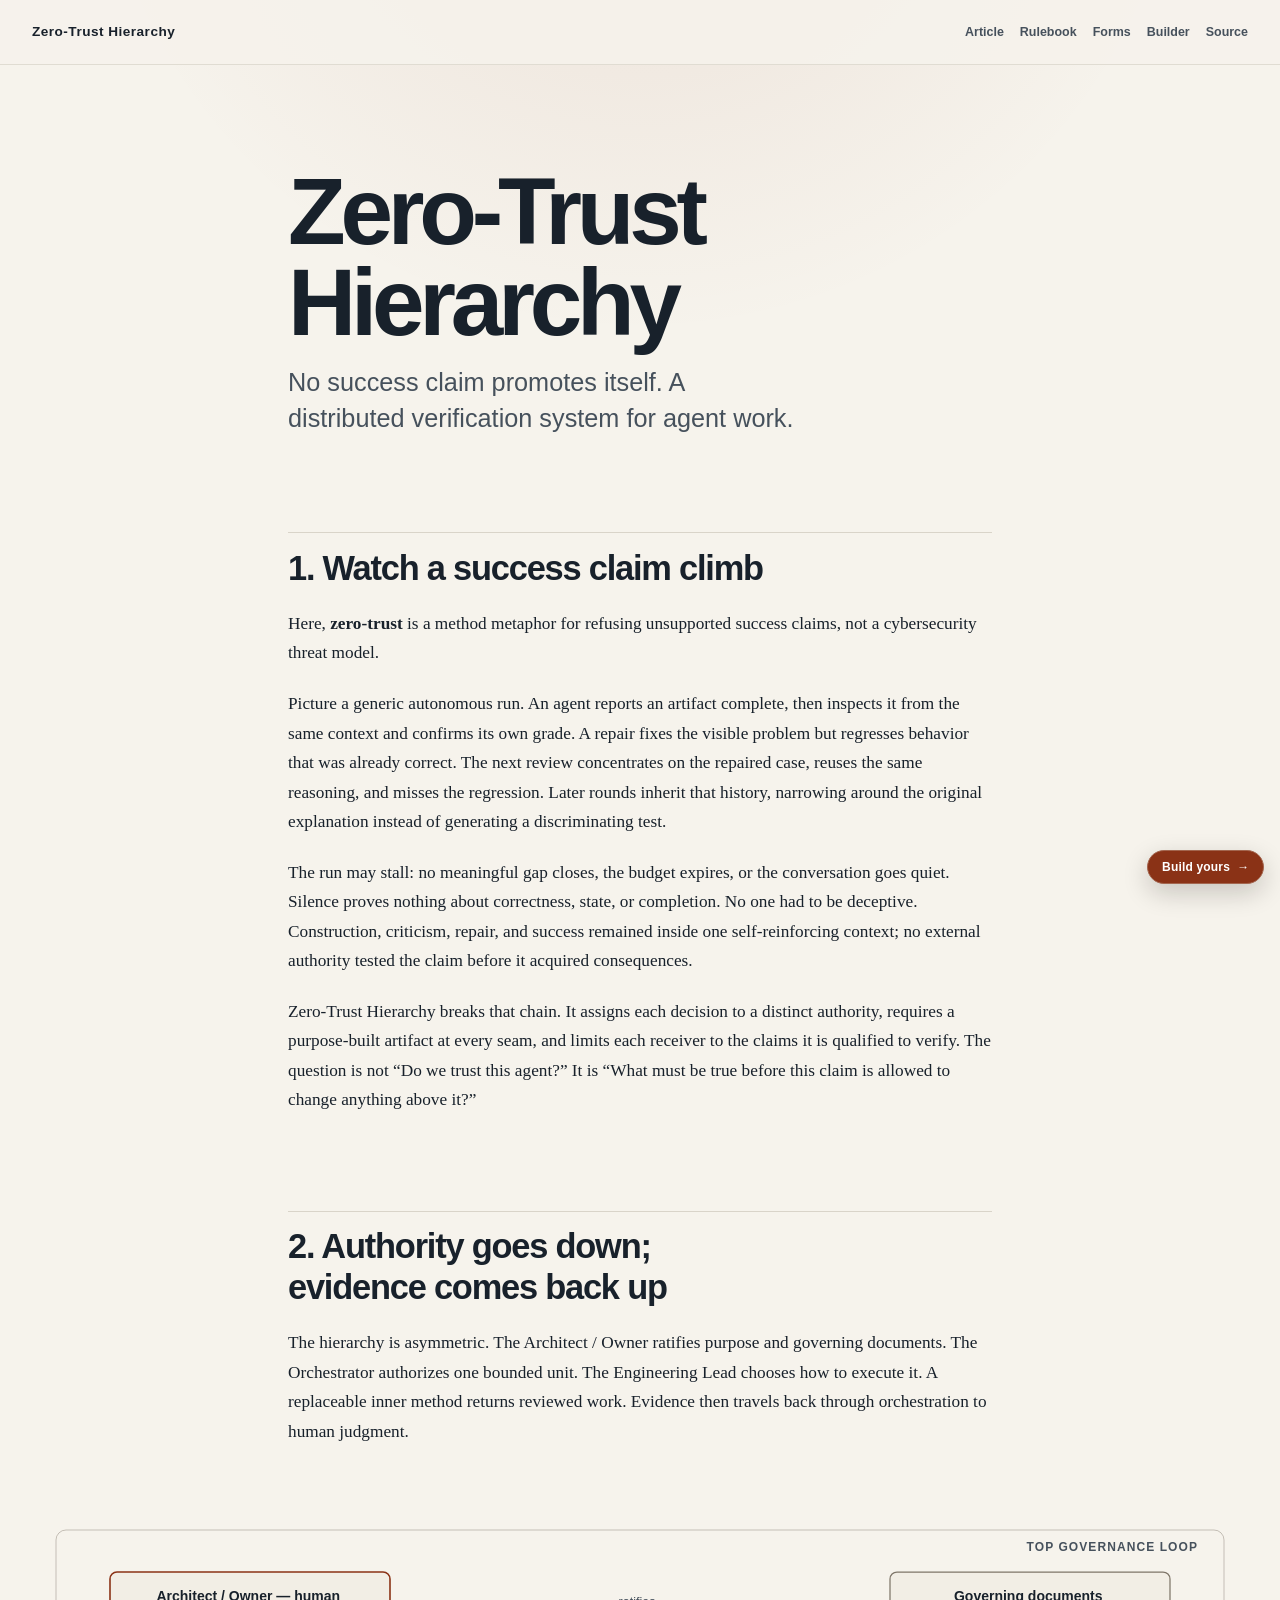
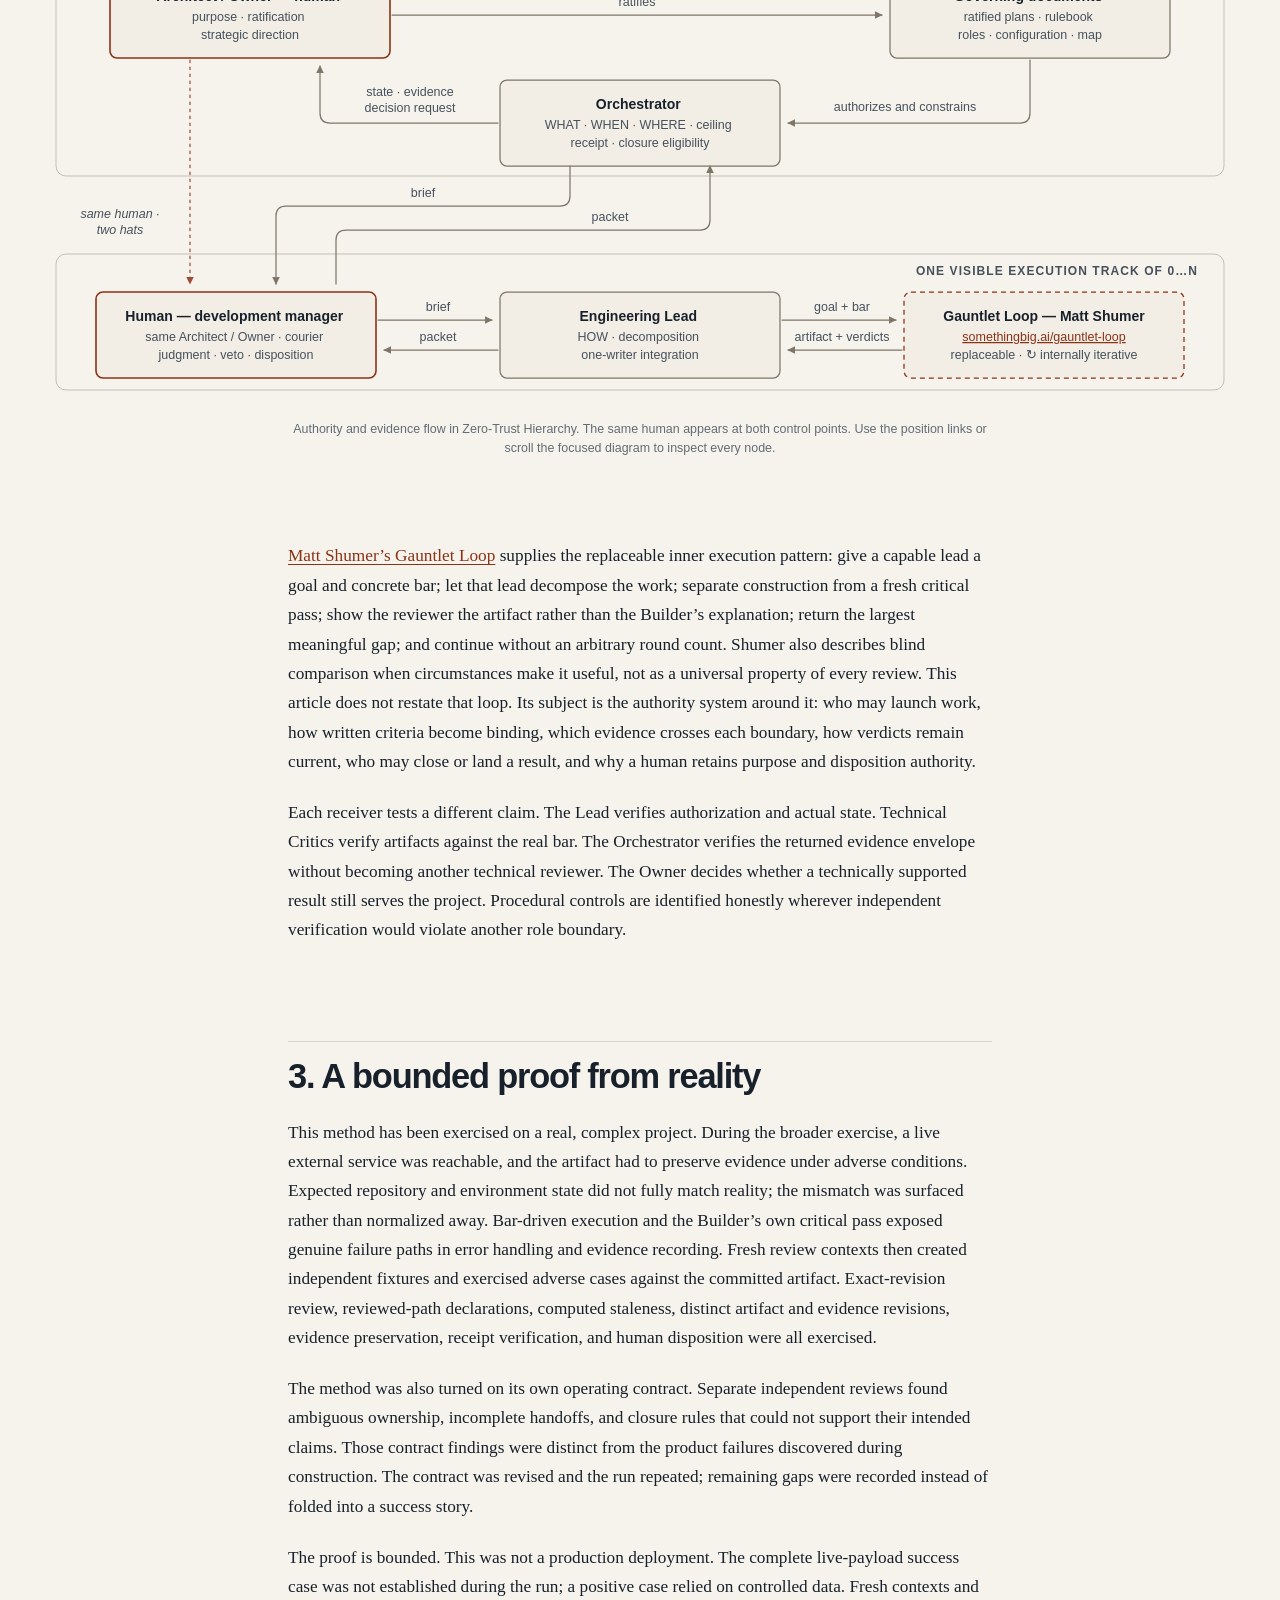
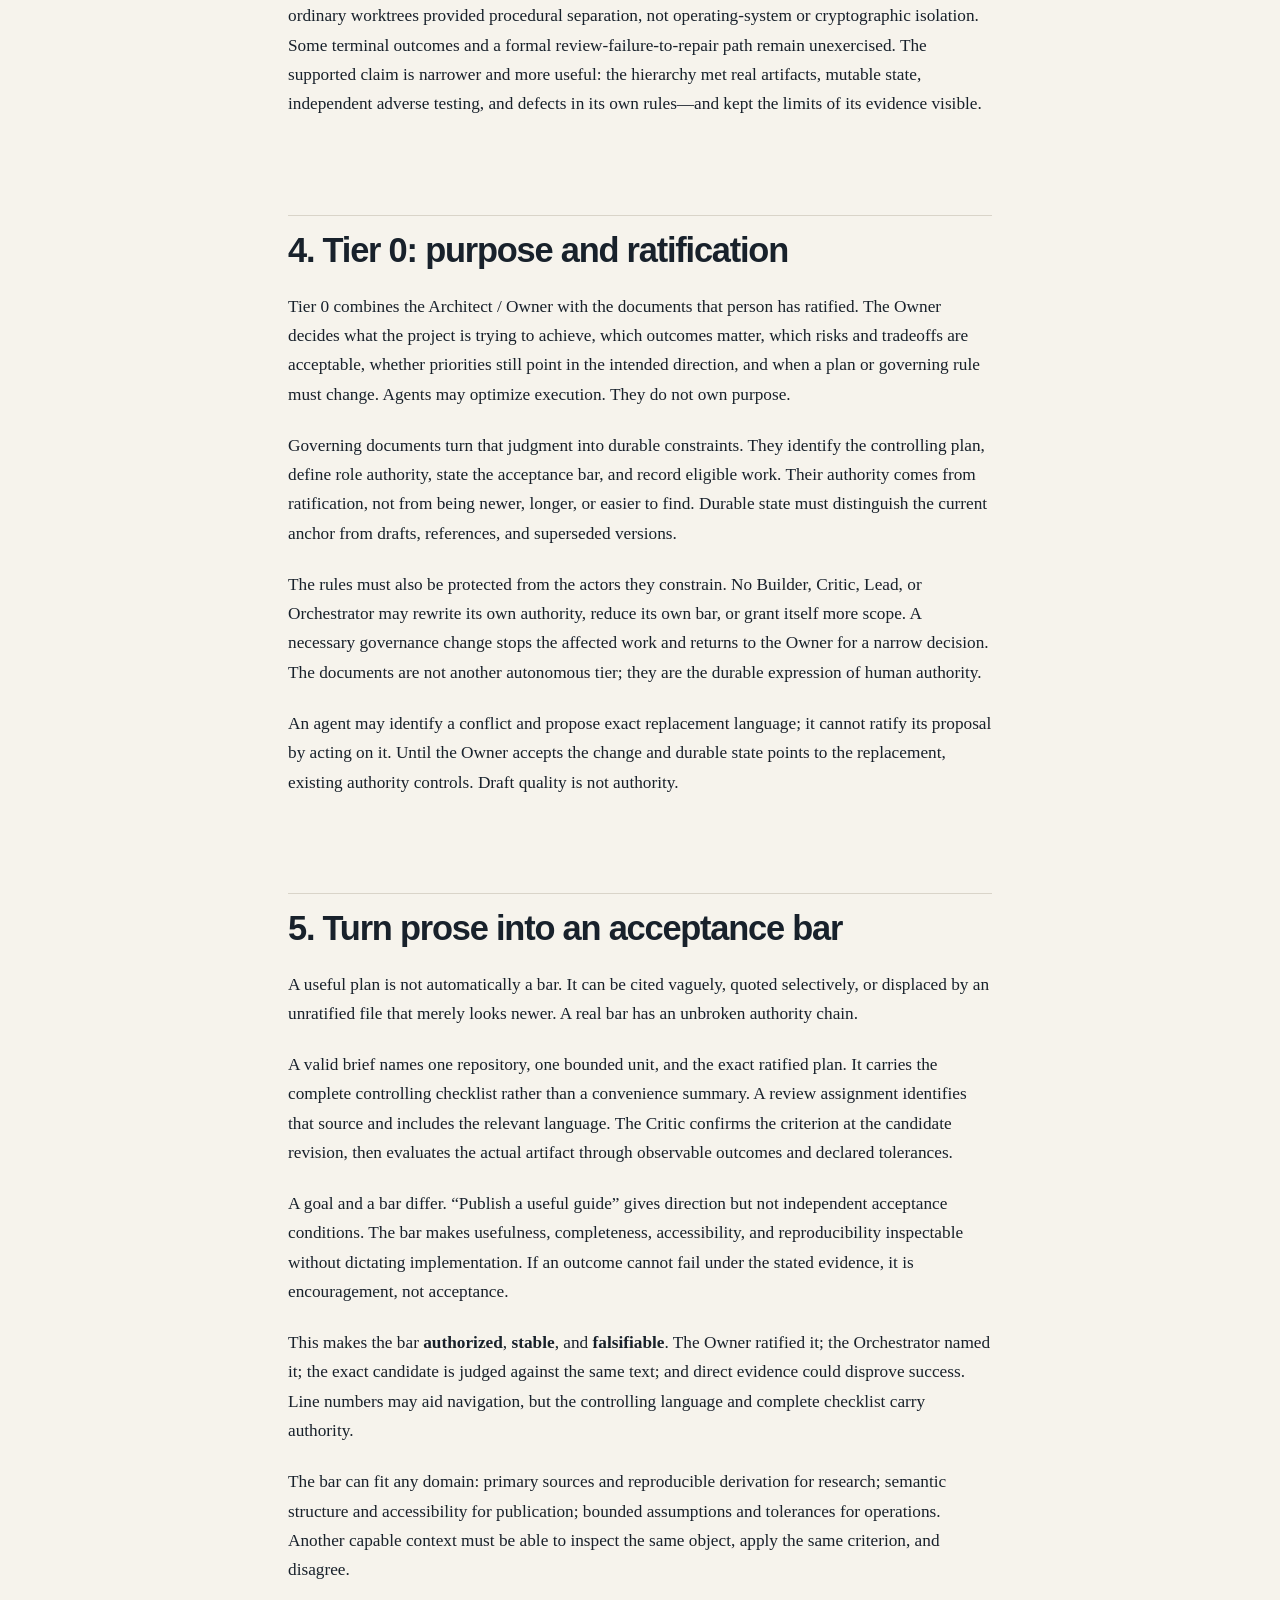
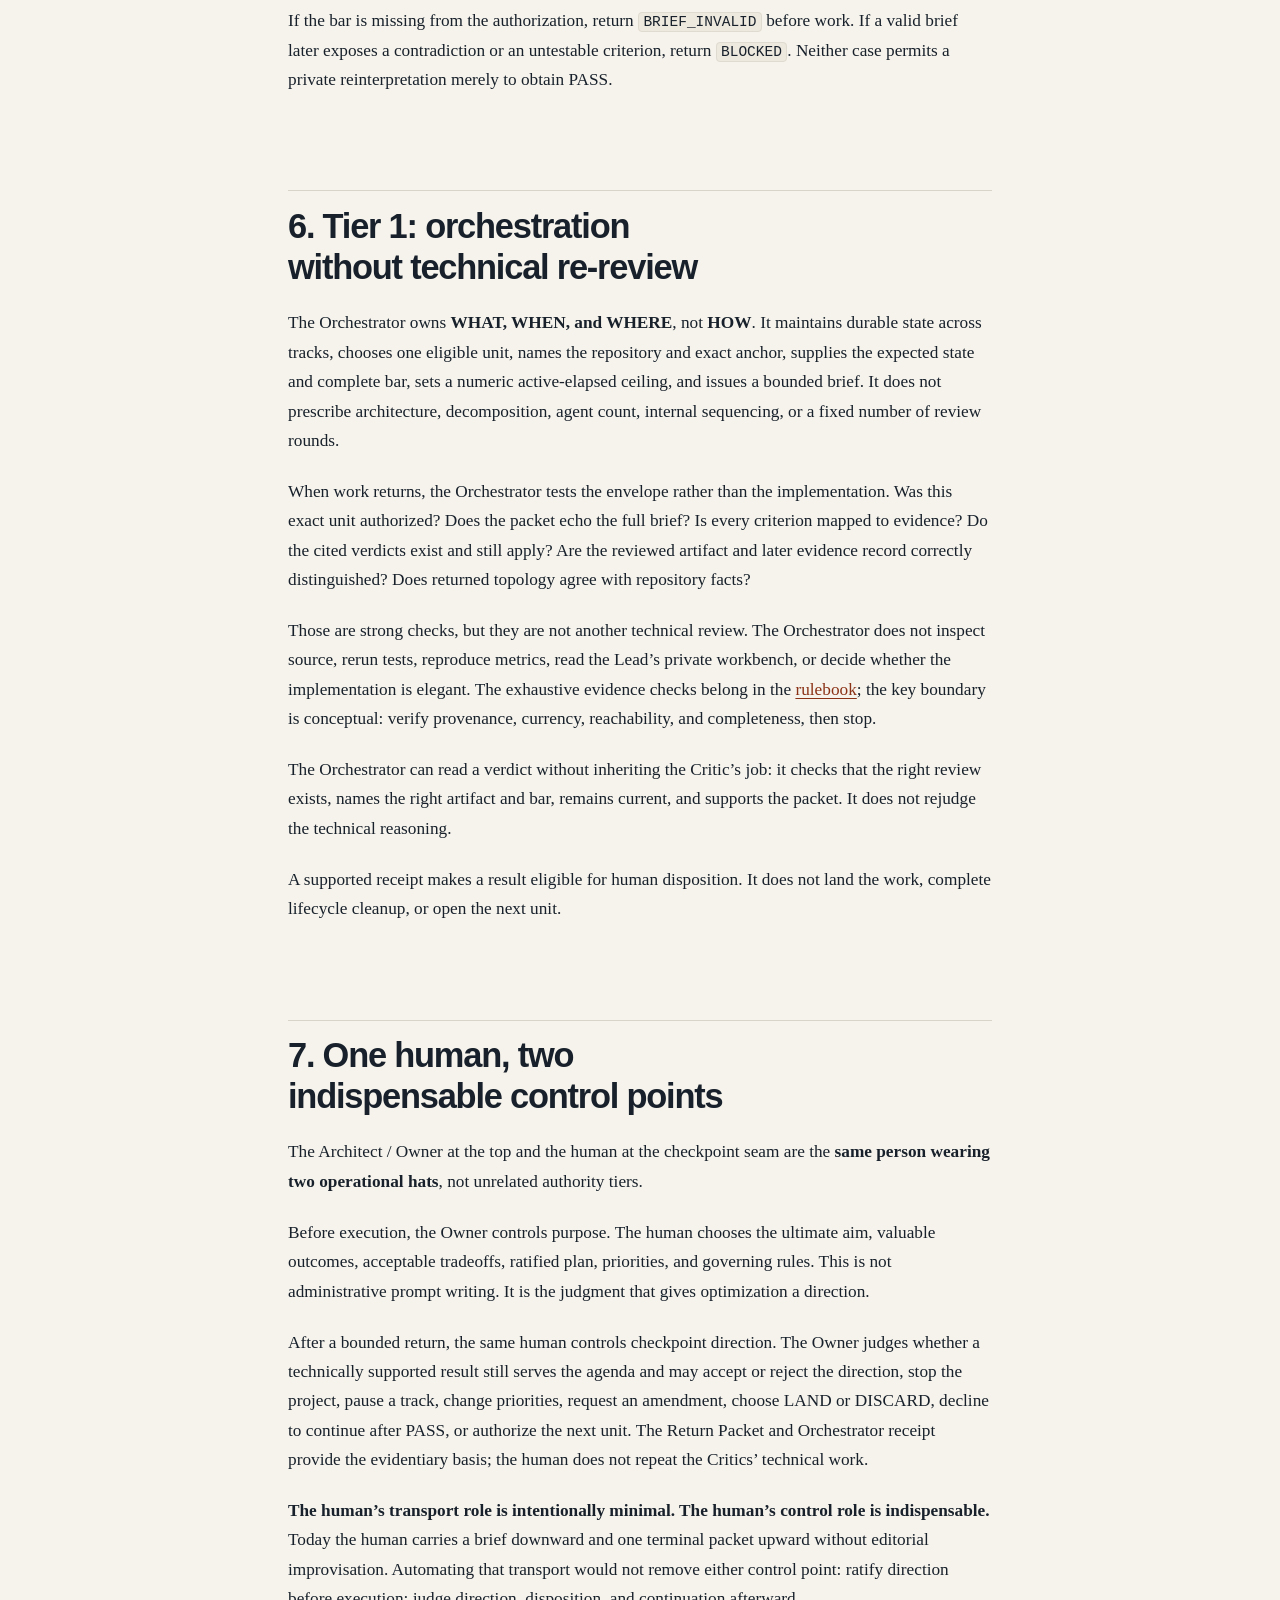
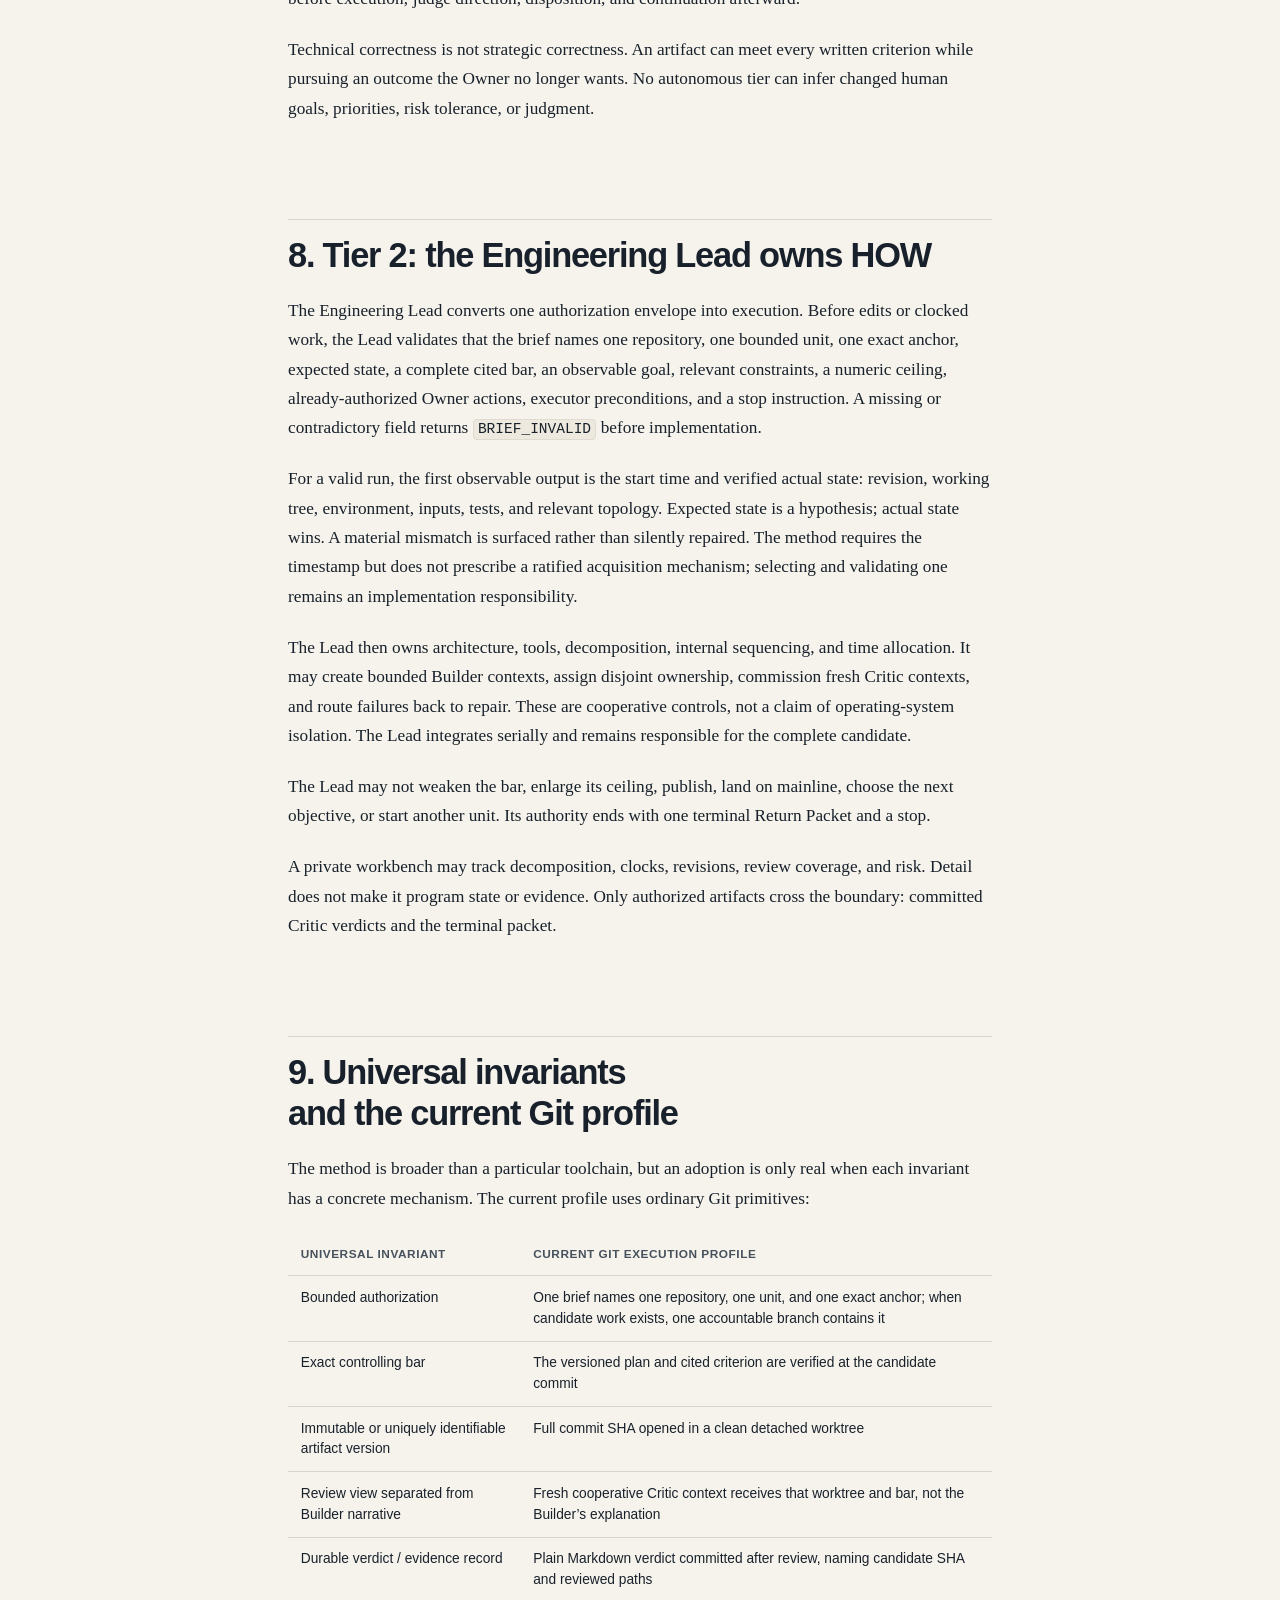
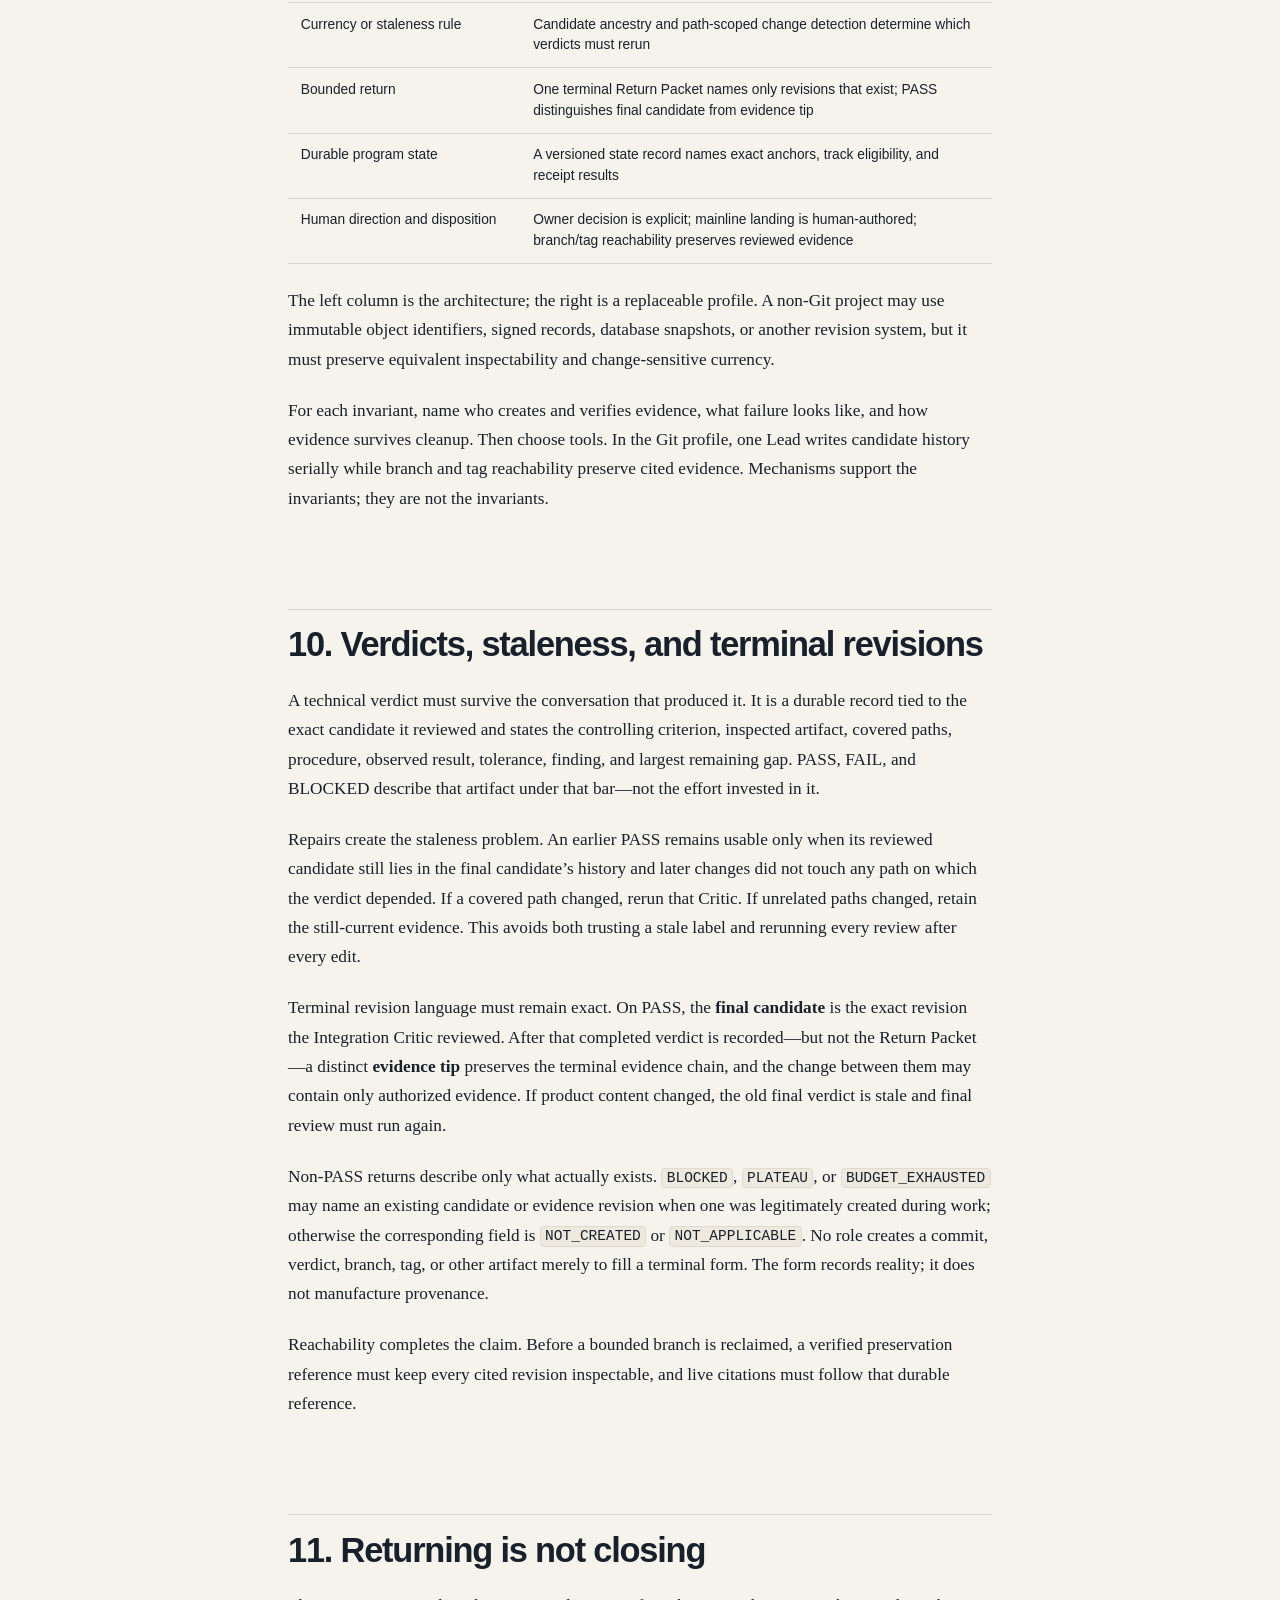
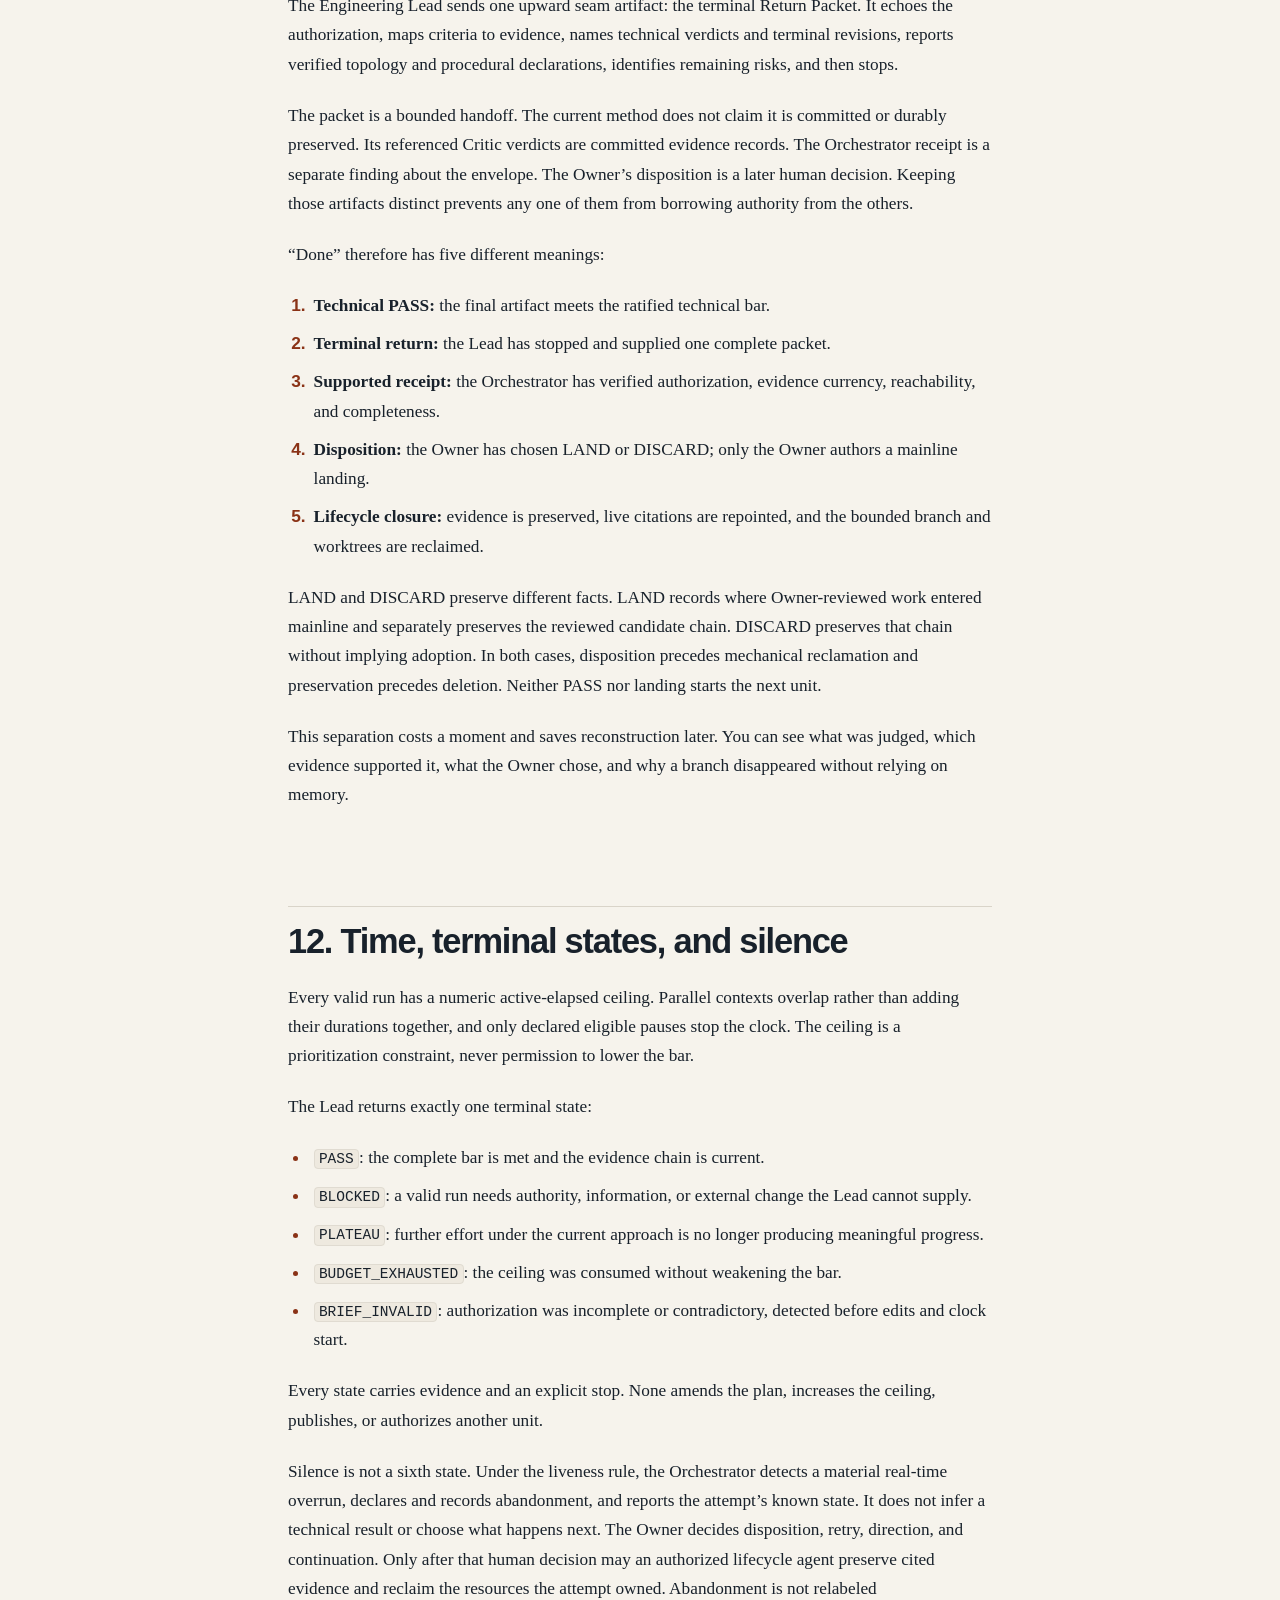
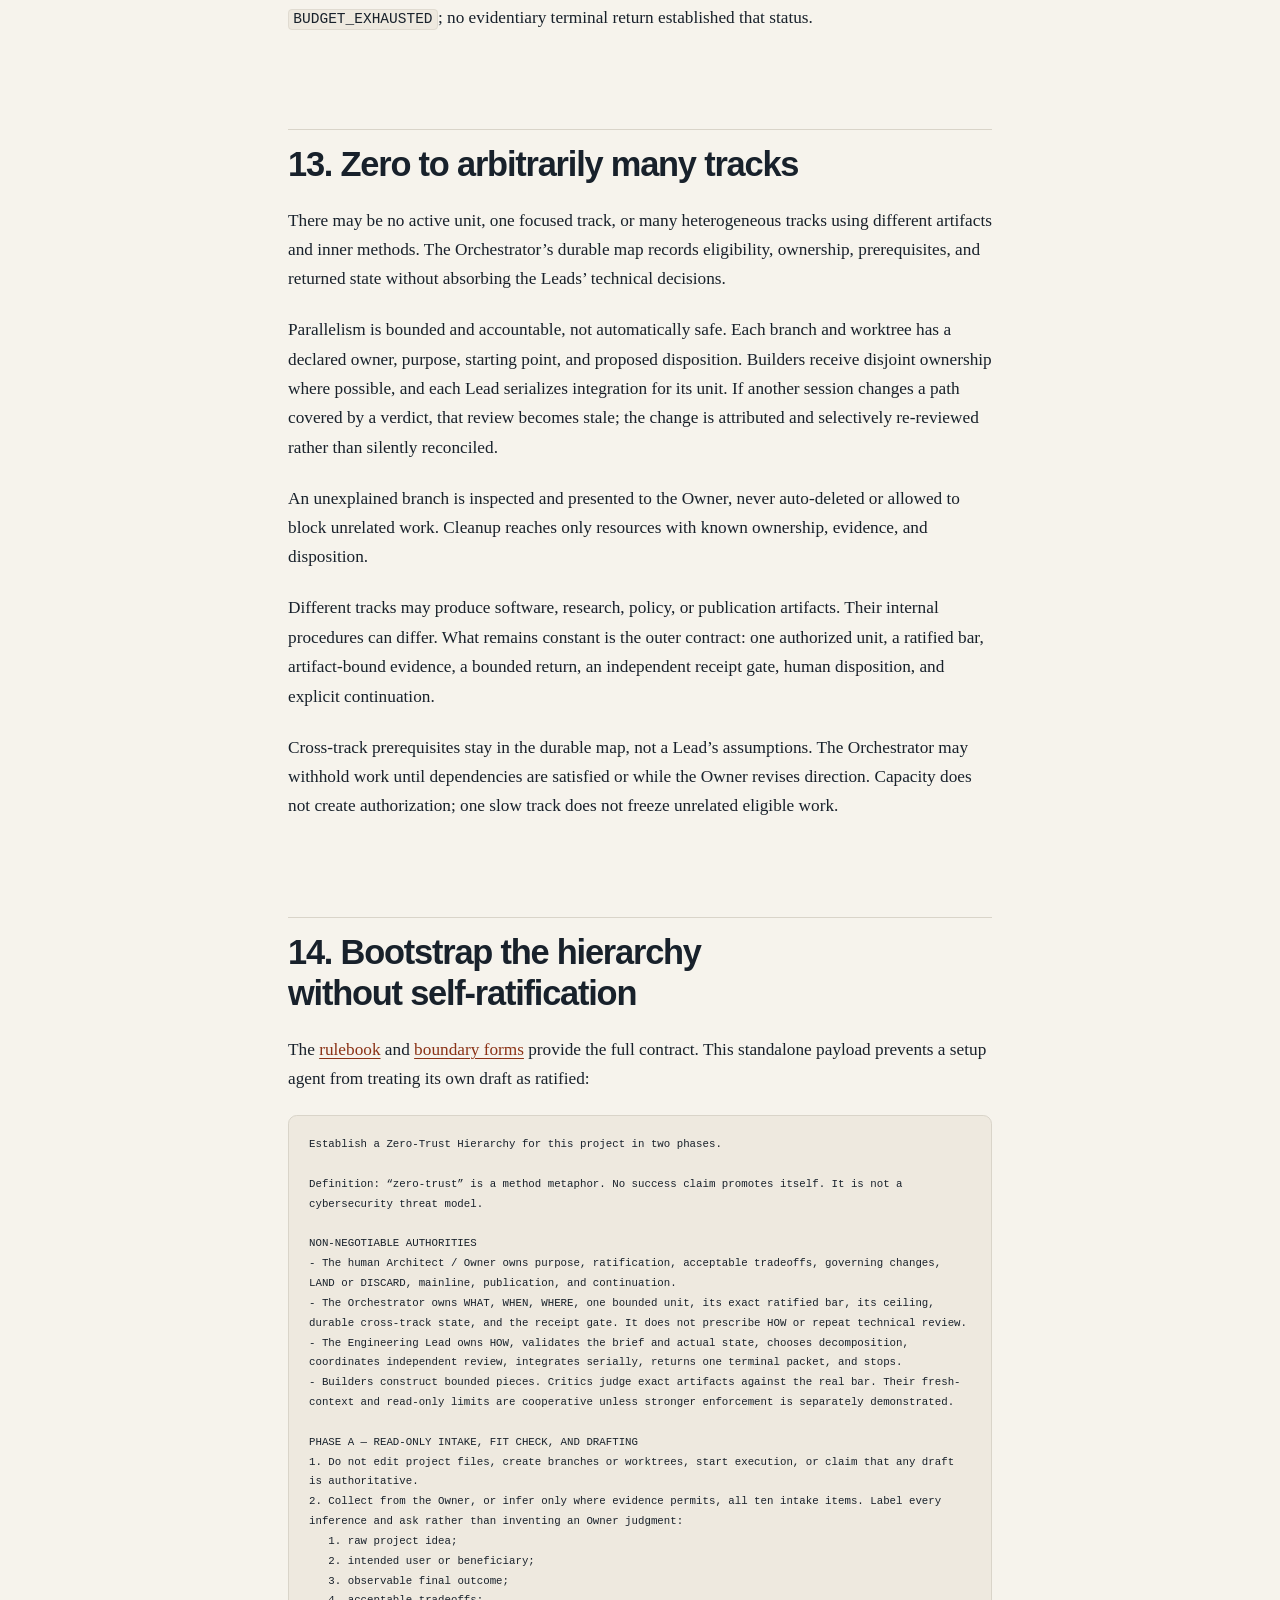
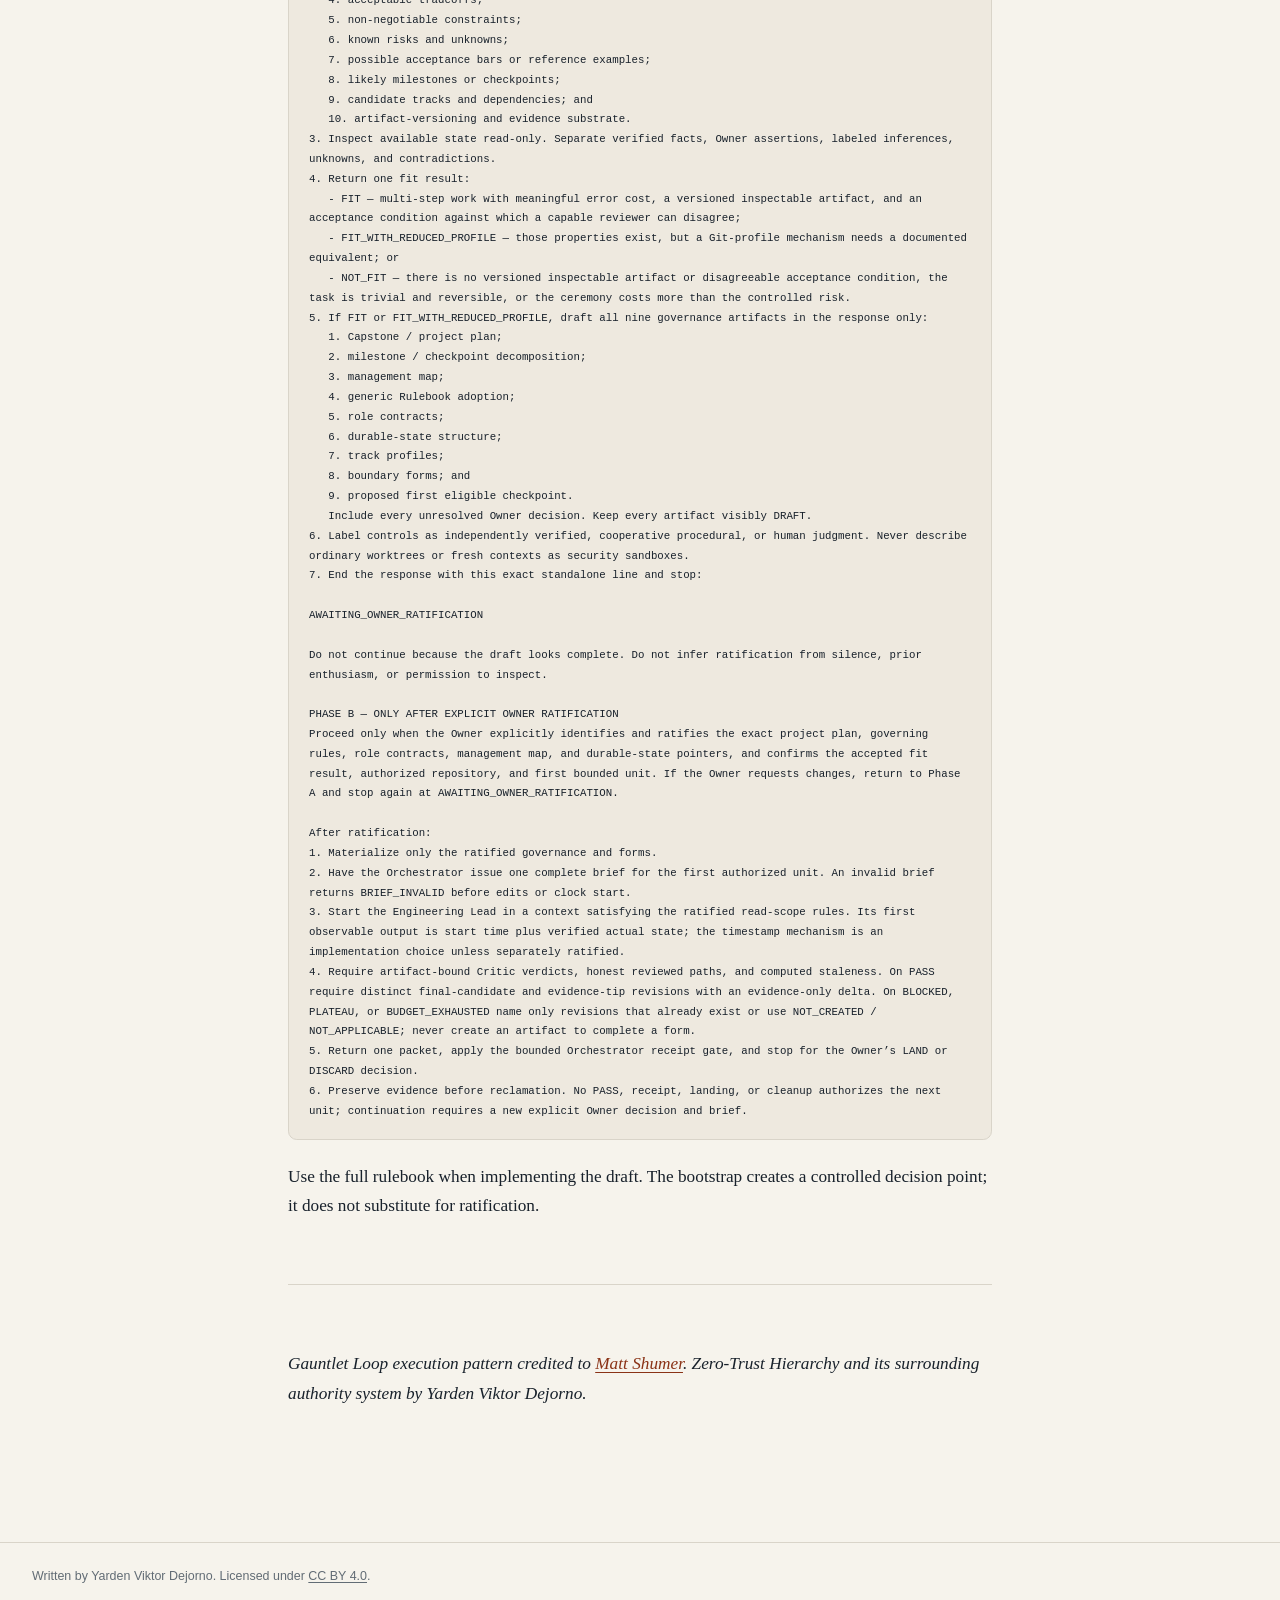
==== commit 5cf2a882: "Update index.html" ====
--- a/index.html
+++ b/index.html
@@ -482,17 +482,16 @@
   max-height: min(70vh, 44rem);
   padding: clamp(.45rem, 1.2vw, .85rem);
   overflow: auto;
-  border: 1px solid color-mix(in srgb, var(--rule) 56%, transparent);
+  border: none;
   border-radius: .55rem;
   background: transparent;
-  box-shadow: var(--diagram-shadow);
+  box-shadow: none;
   overscroll-behavior: contain;
   scrollbar-color: var(--diagram-line) transparent;
 }
 
 .diagram-frame:focus-visible {
-  outline: .2rem solid var(--focus);
-  outline-offset: .2rem;
+  outline: none;
 }
 
 .diagram-frame svg {
@@ -728,7 +727,7 @@
 <p>Zero-Trust Hierarchy breaks that chain. It assigns each decision to a distinct authority, requires a purpose-built artifact at every seam, and limits each receiver to the claims it is qualified to verify. The question is not “Do we trust this agent?” It is “What must be true before this claim is allowed to change anything above it?”</p>
 <h2 id="2-authority-goes-down-evidence-comes-back-up">2. Authority goes down; evidence comes back up</h2>
 <p>The hierarchy is asymmetric. The Architect / Owner ratifies purpose and governing documents. The Orchestrator authorizes one bounded unit. The Engineering Lead chooses how to execute it. A replaceable inner method returns reviewed work. Evidence then travels back through orchestration to human judgment.</p>
-<figure class="hierarchy-diagram" aria-labelledby="hierarchy-diagram-caption">
+<figure class="hierarchy-diagram" aria-labelledby="hierarchy-diagram-caption" style="outline: none !important; border: none !important; box-shadow: none !important;">
   <div class="diagram-frame" tabindex="0" role="region" aria-label="Scrollable hierarchy diagram" style="--diagram-native-width: 1180px; outline: none;">
 <svg xmlns="http://www.w3.org/2000/svg" id="ztx-diagram" viewBox="0 0 1180 470"
      width="100%" role="group" aria-labelledby="ztx-title" aria-describedby="ztx-desc"
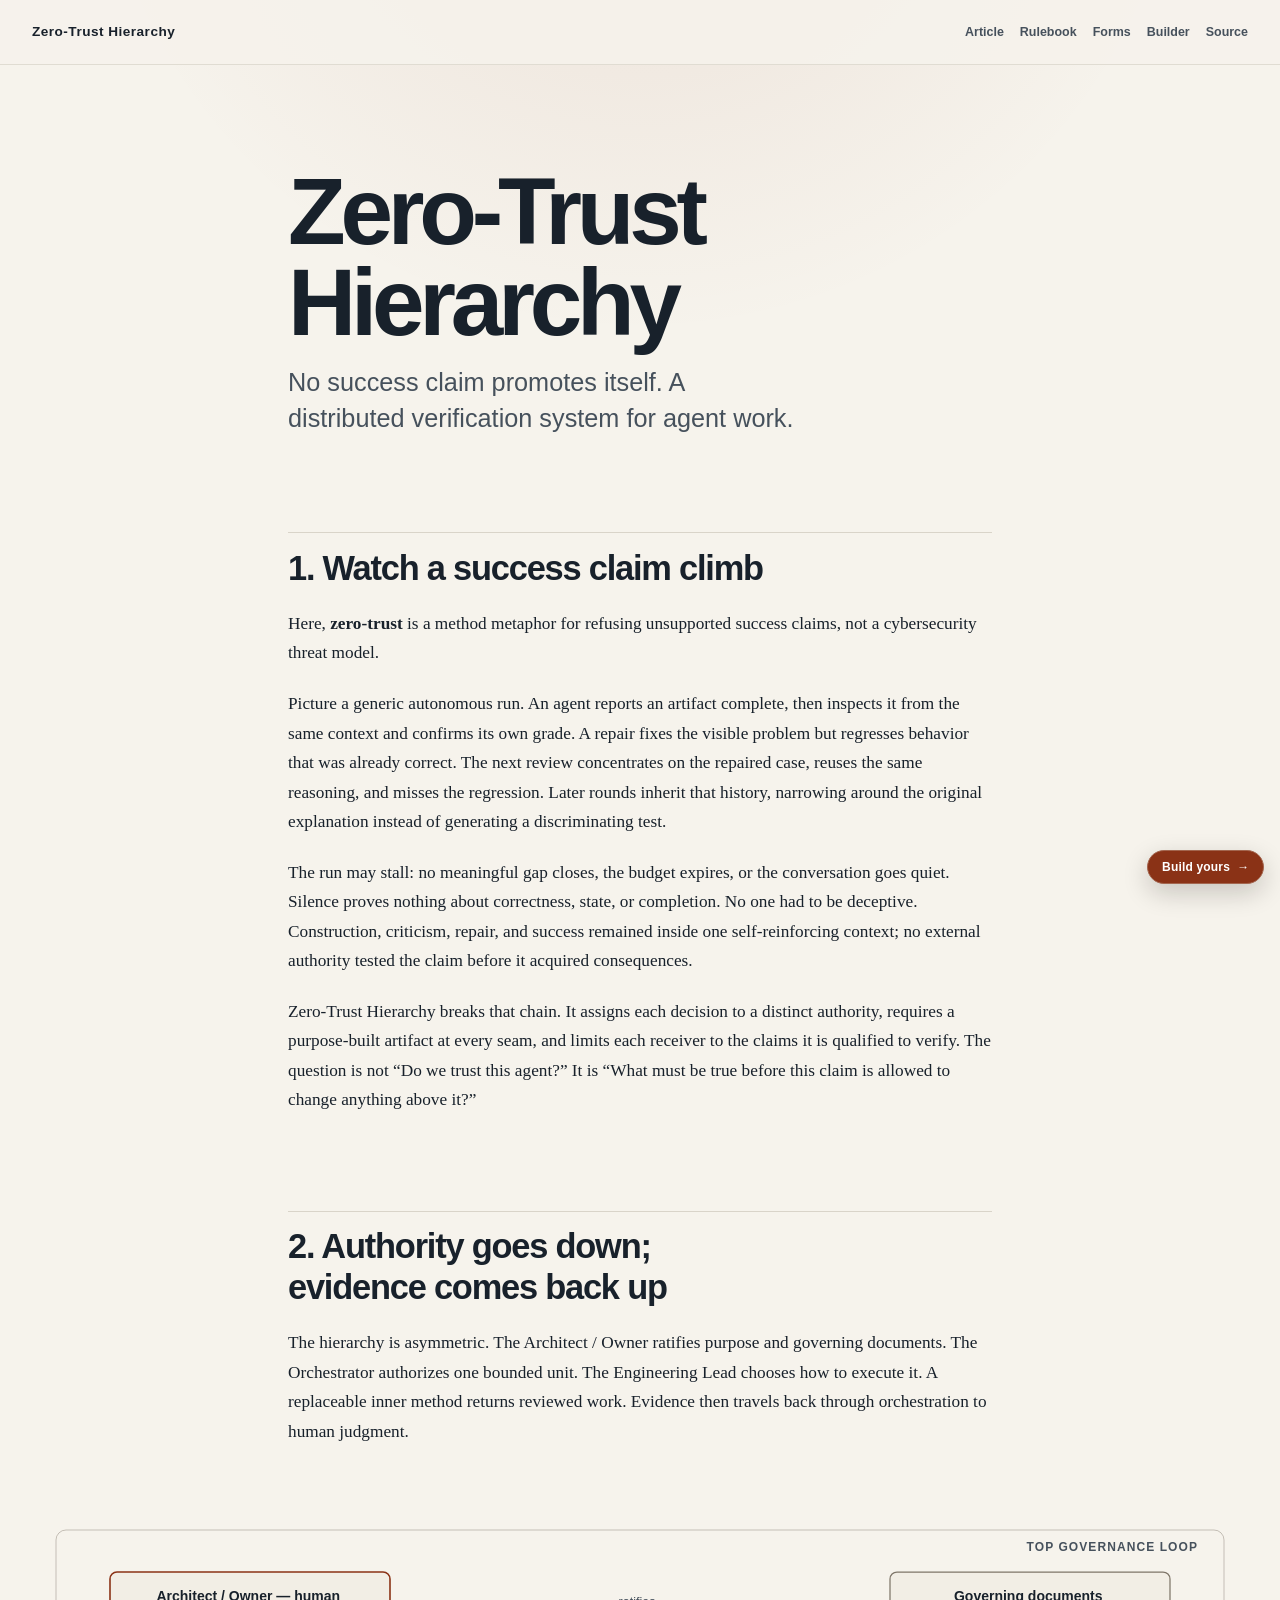
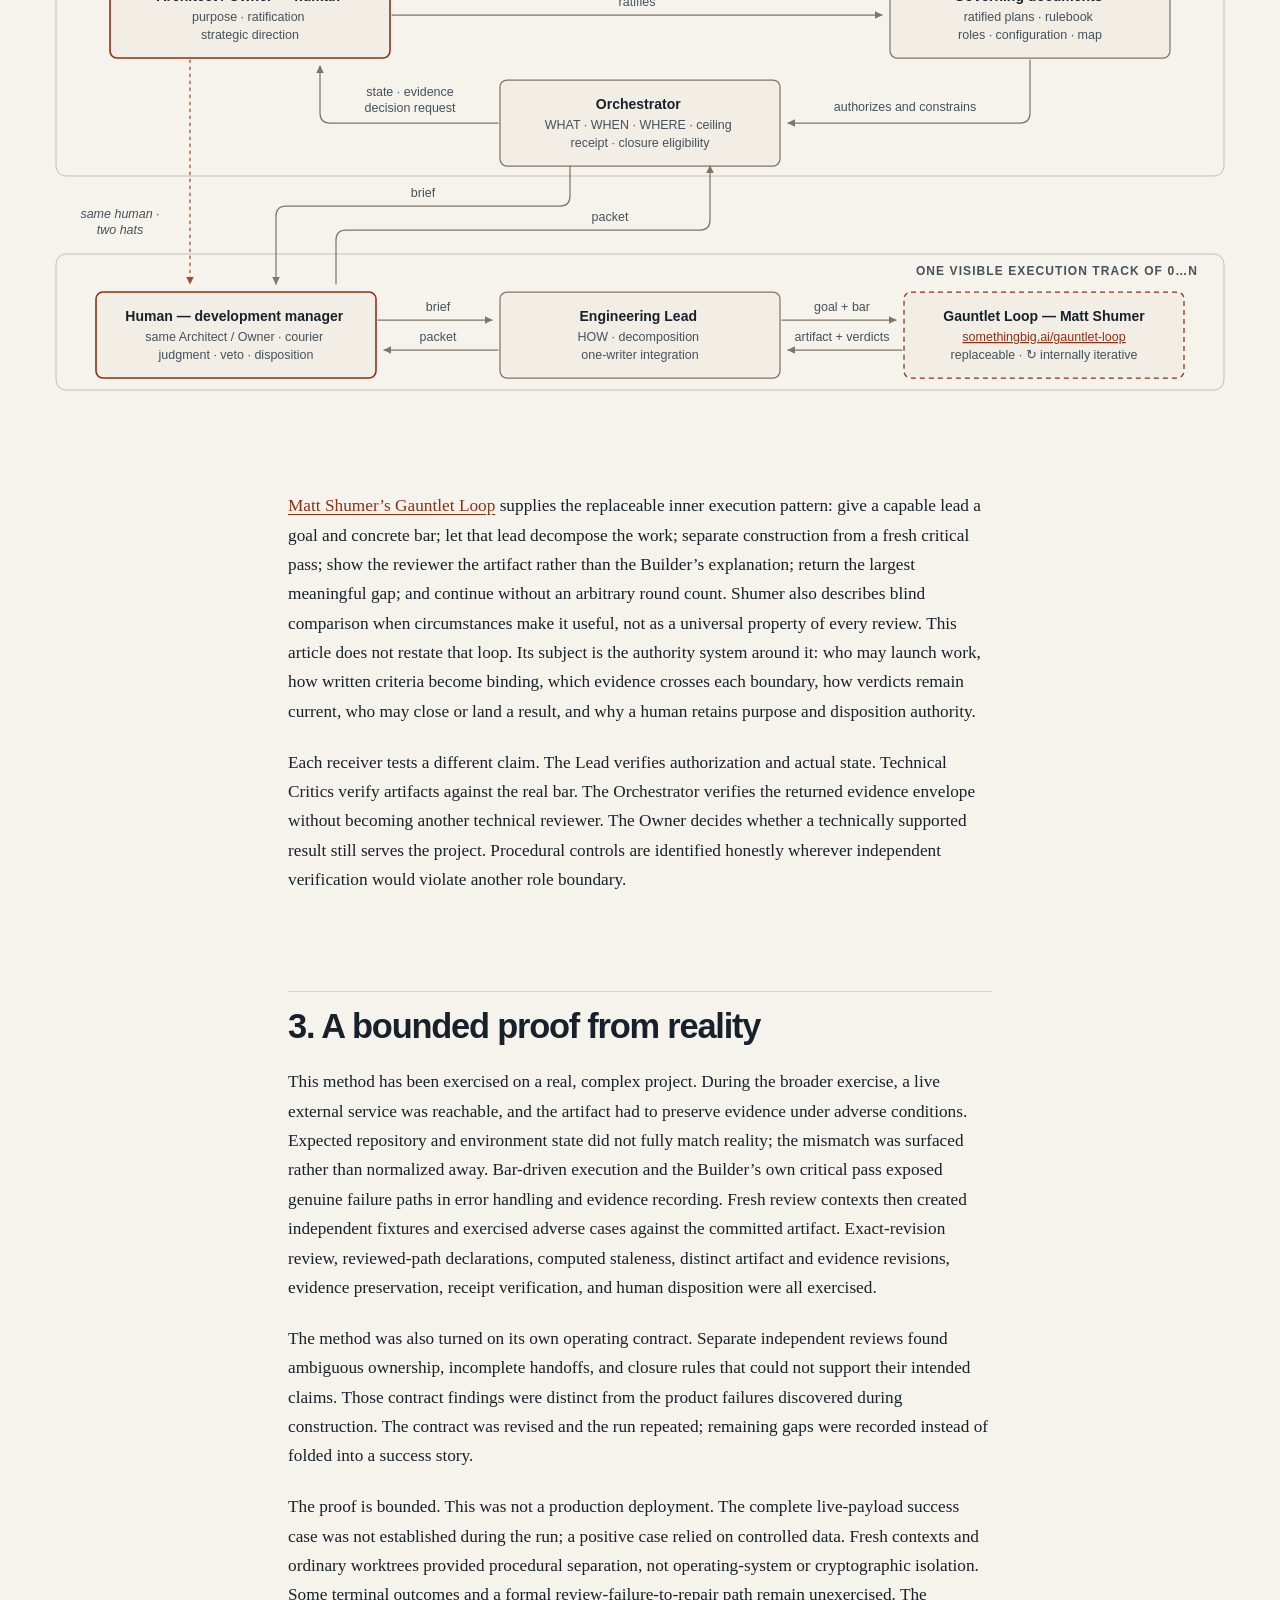
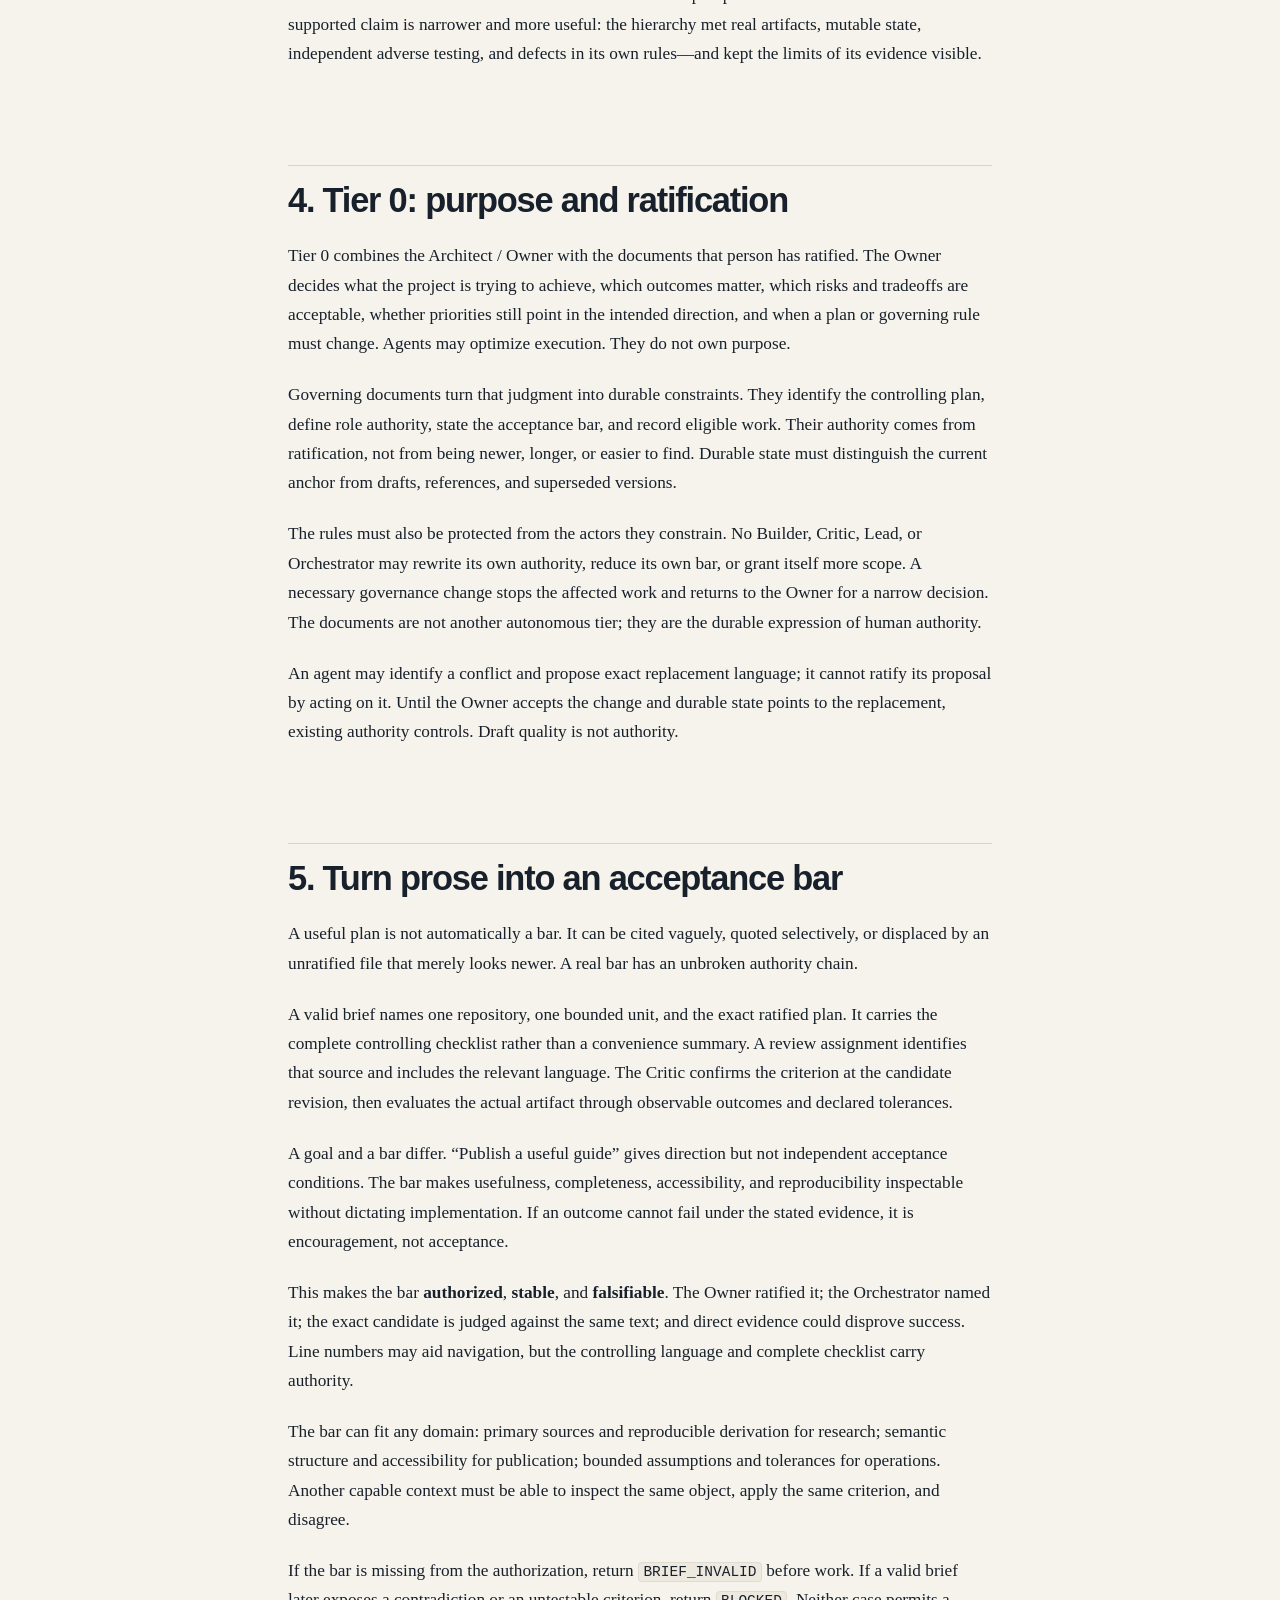
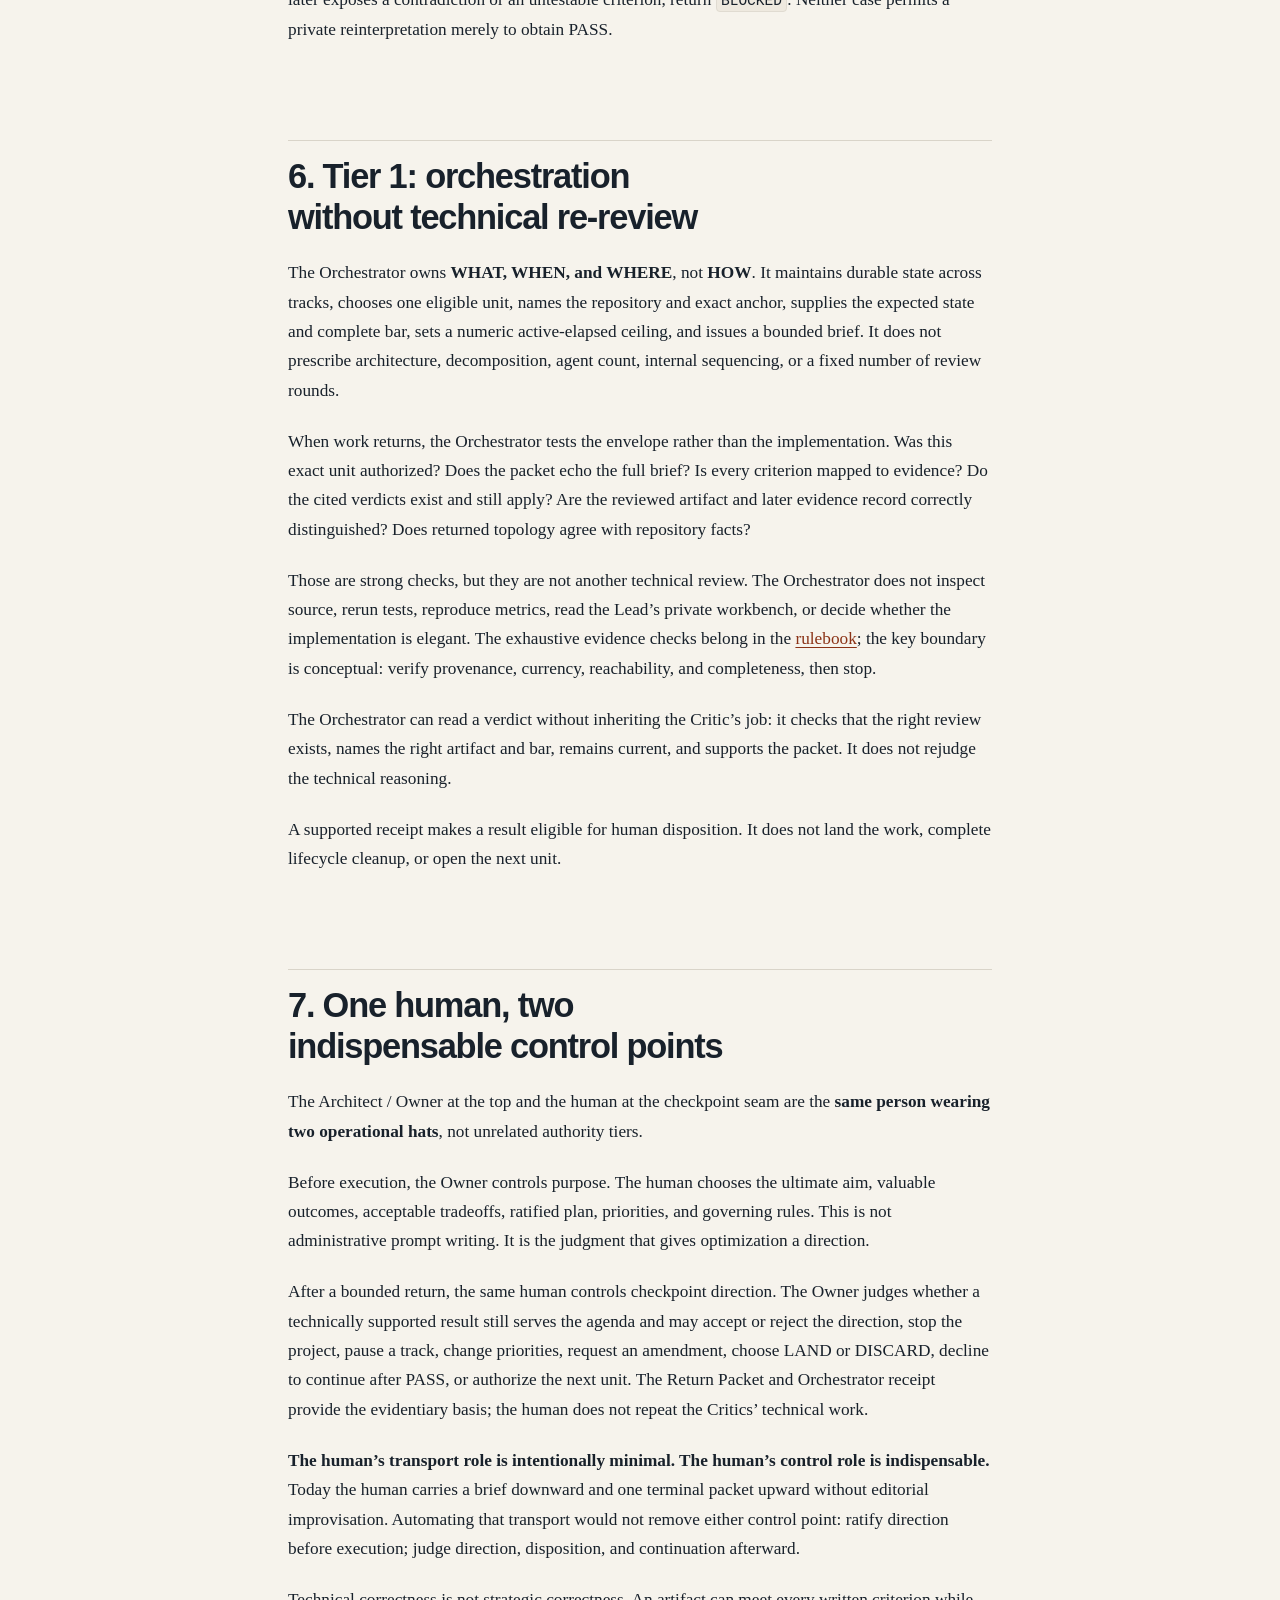
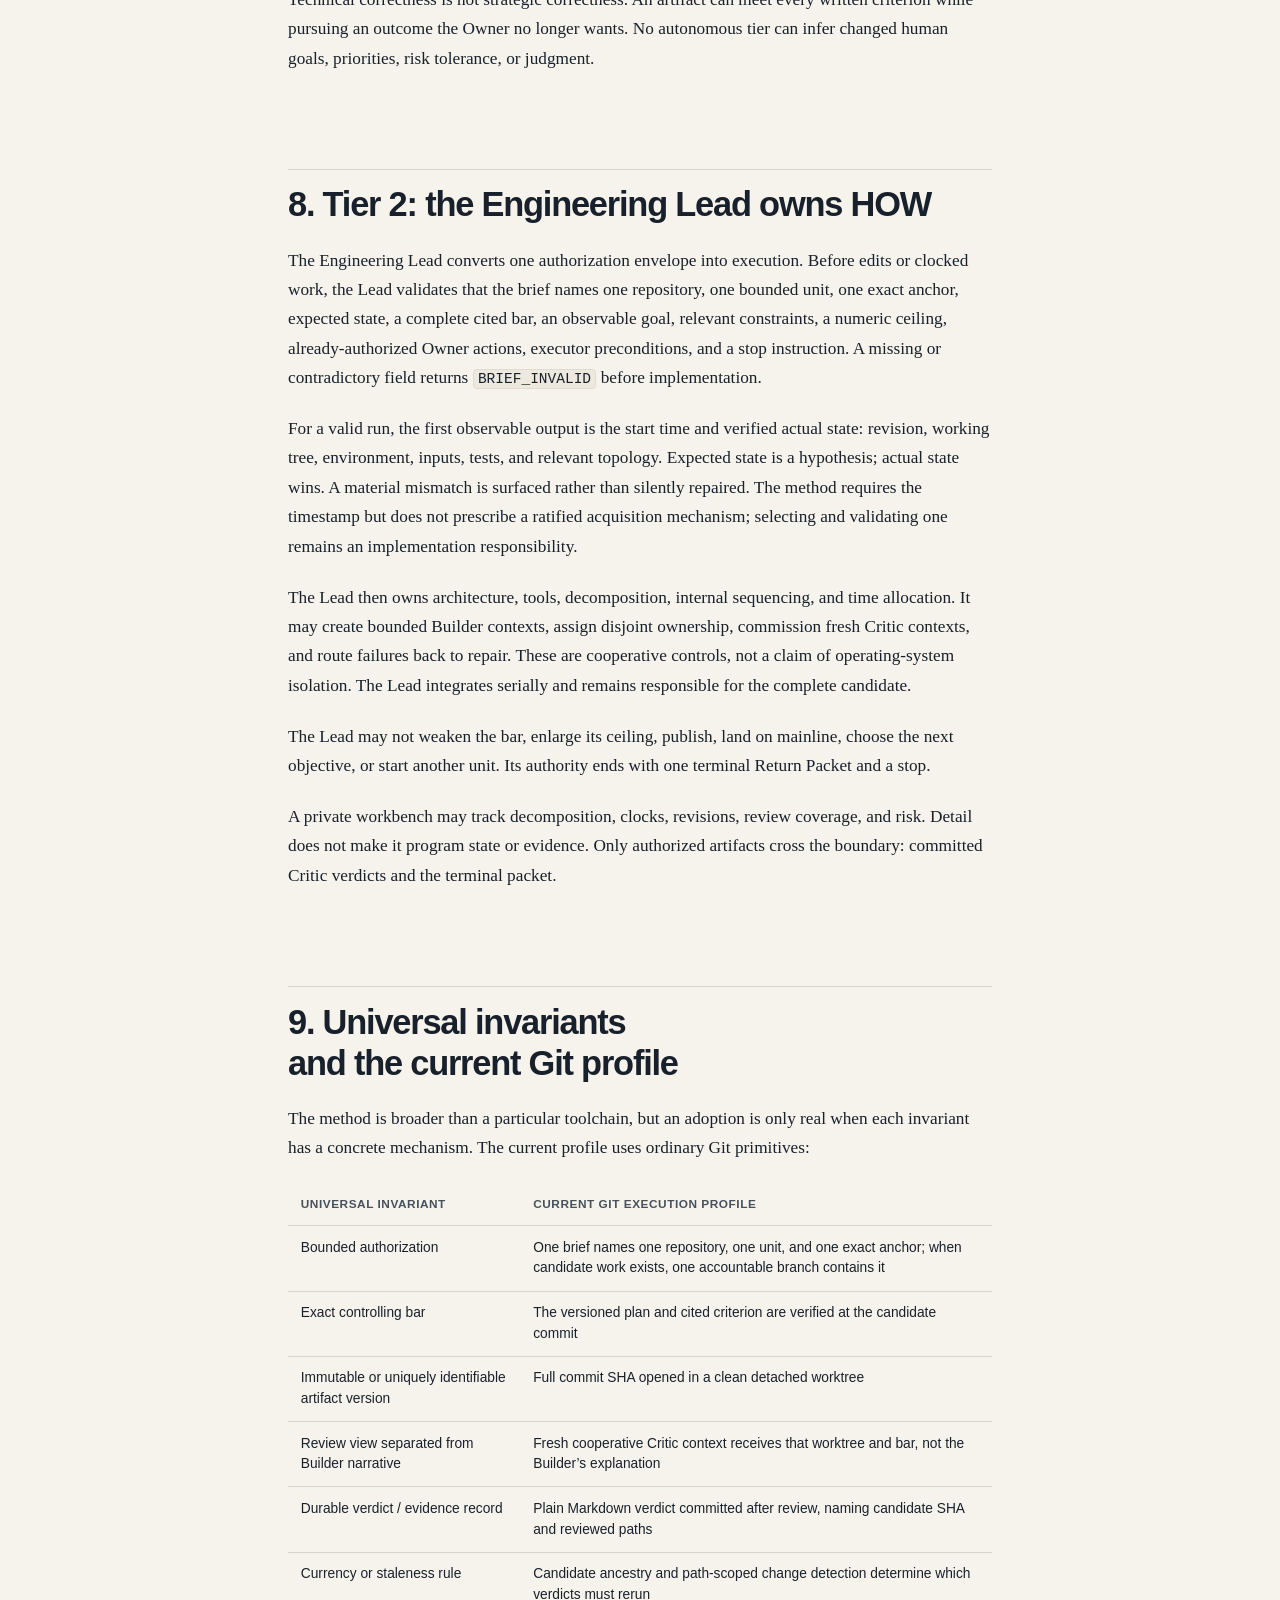
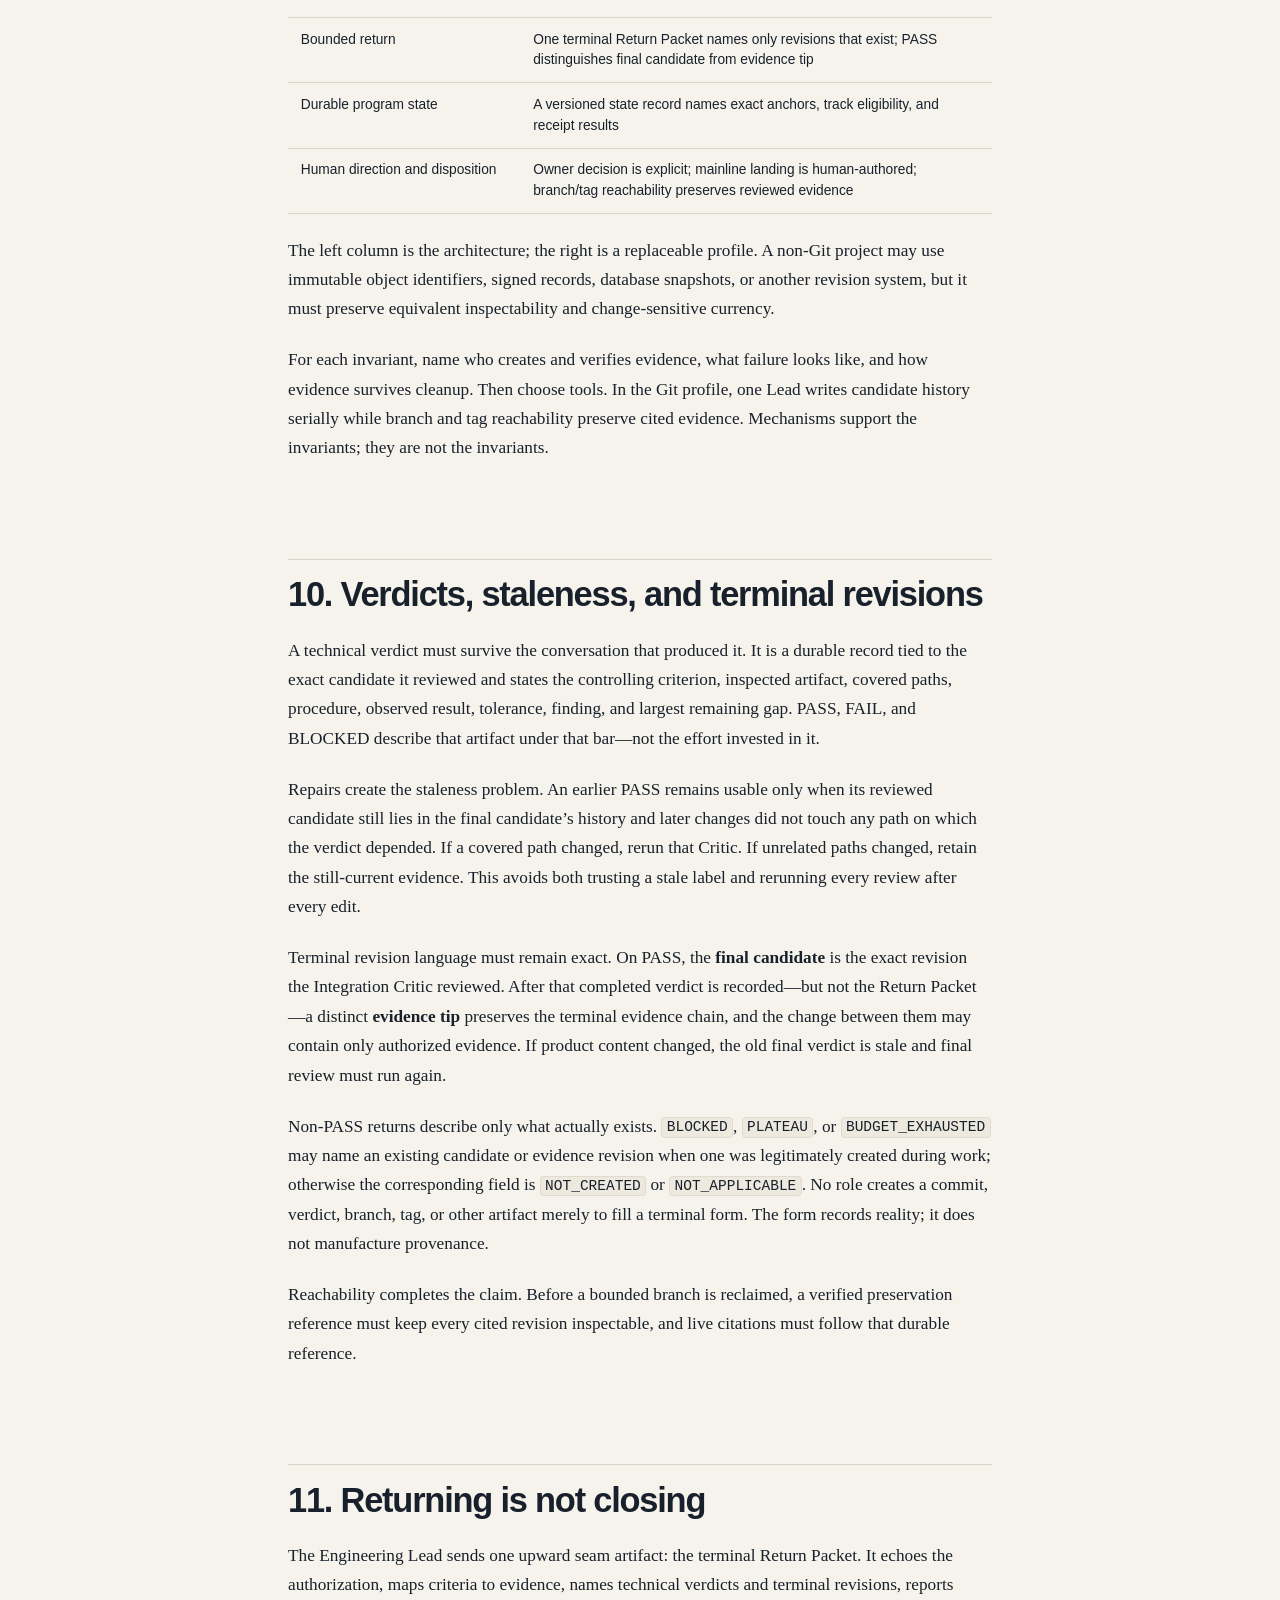
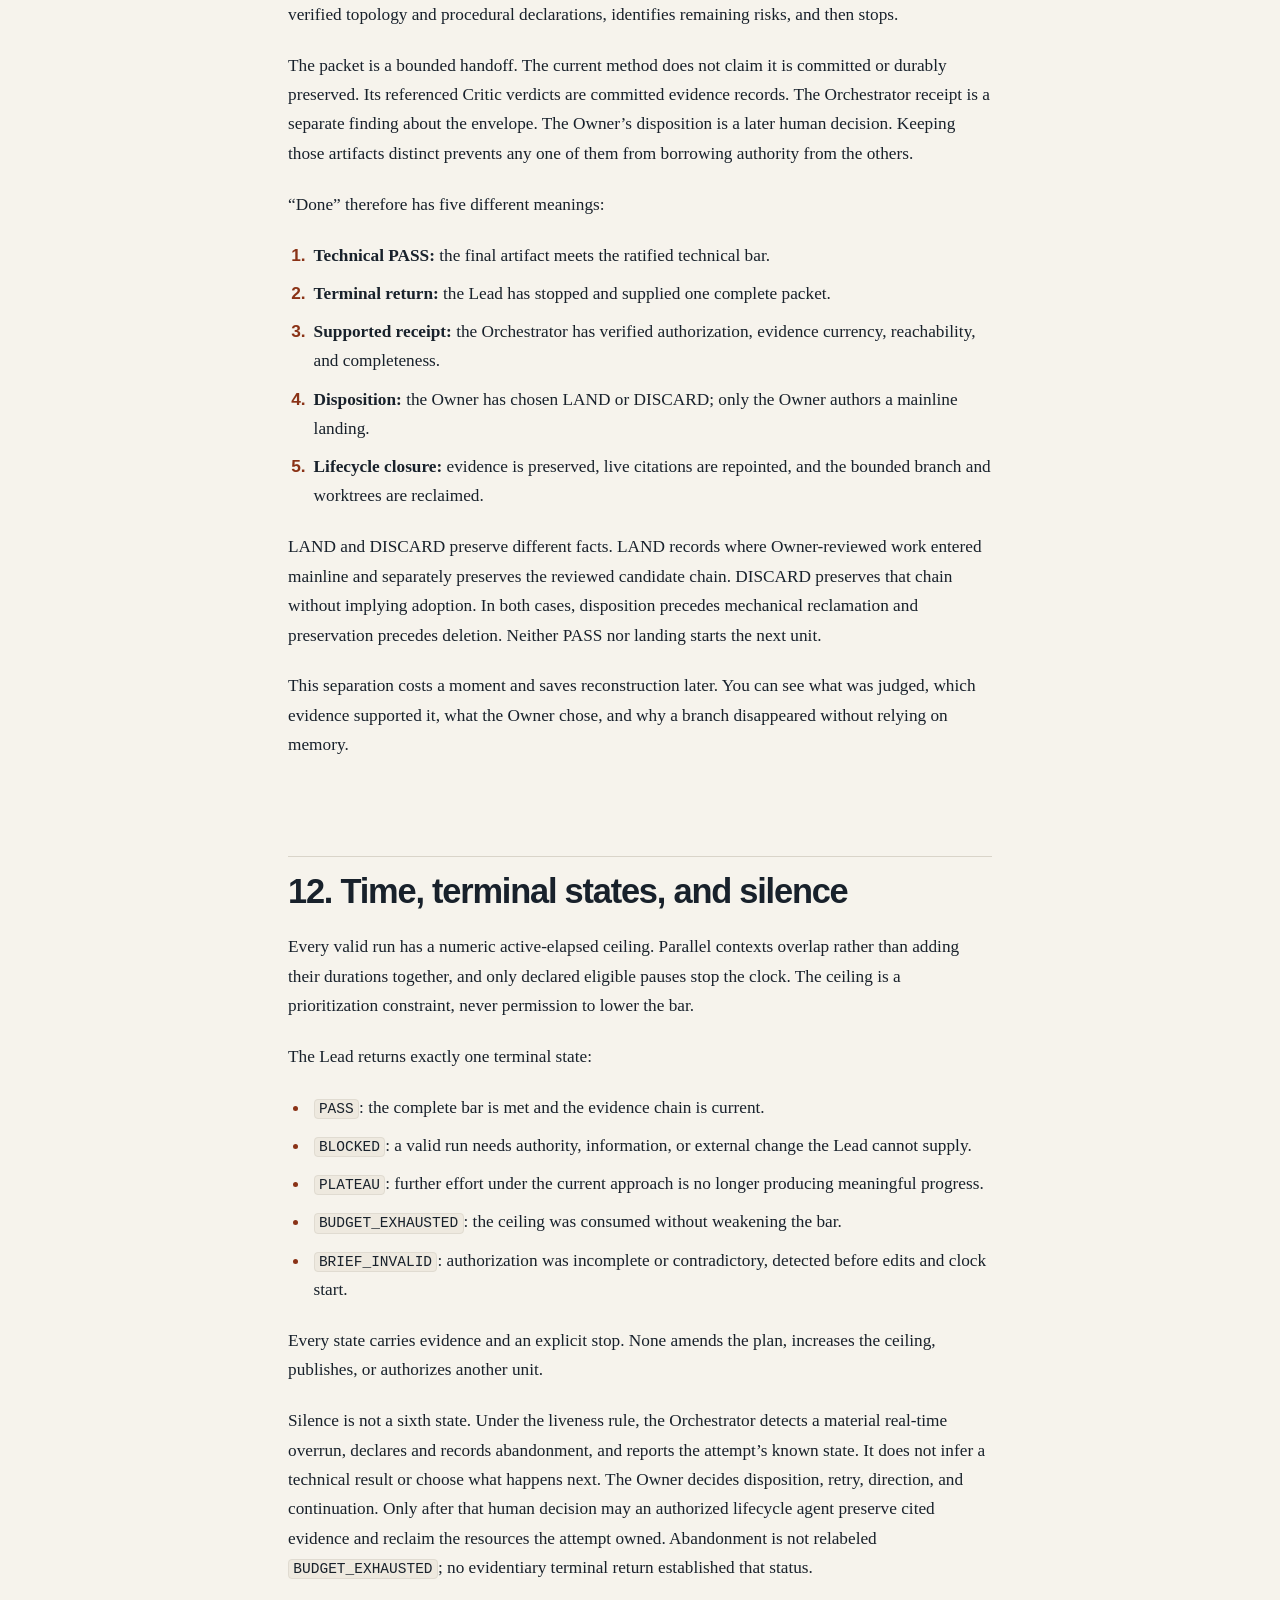
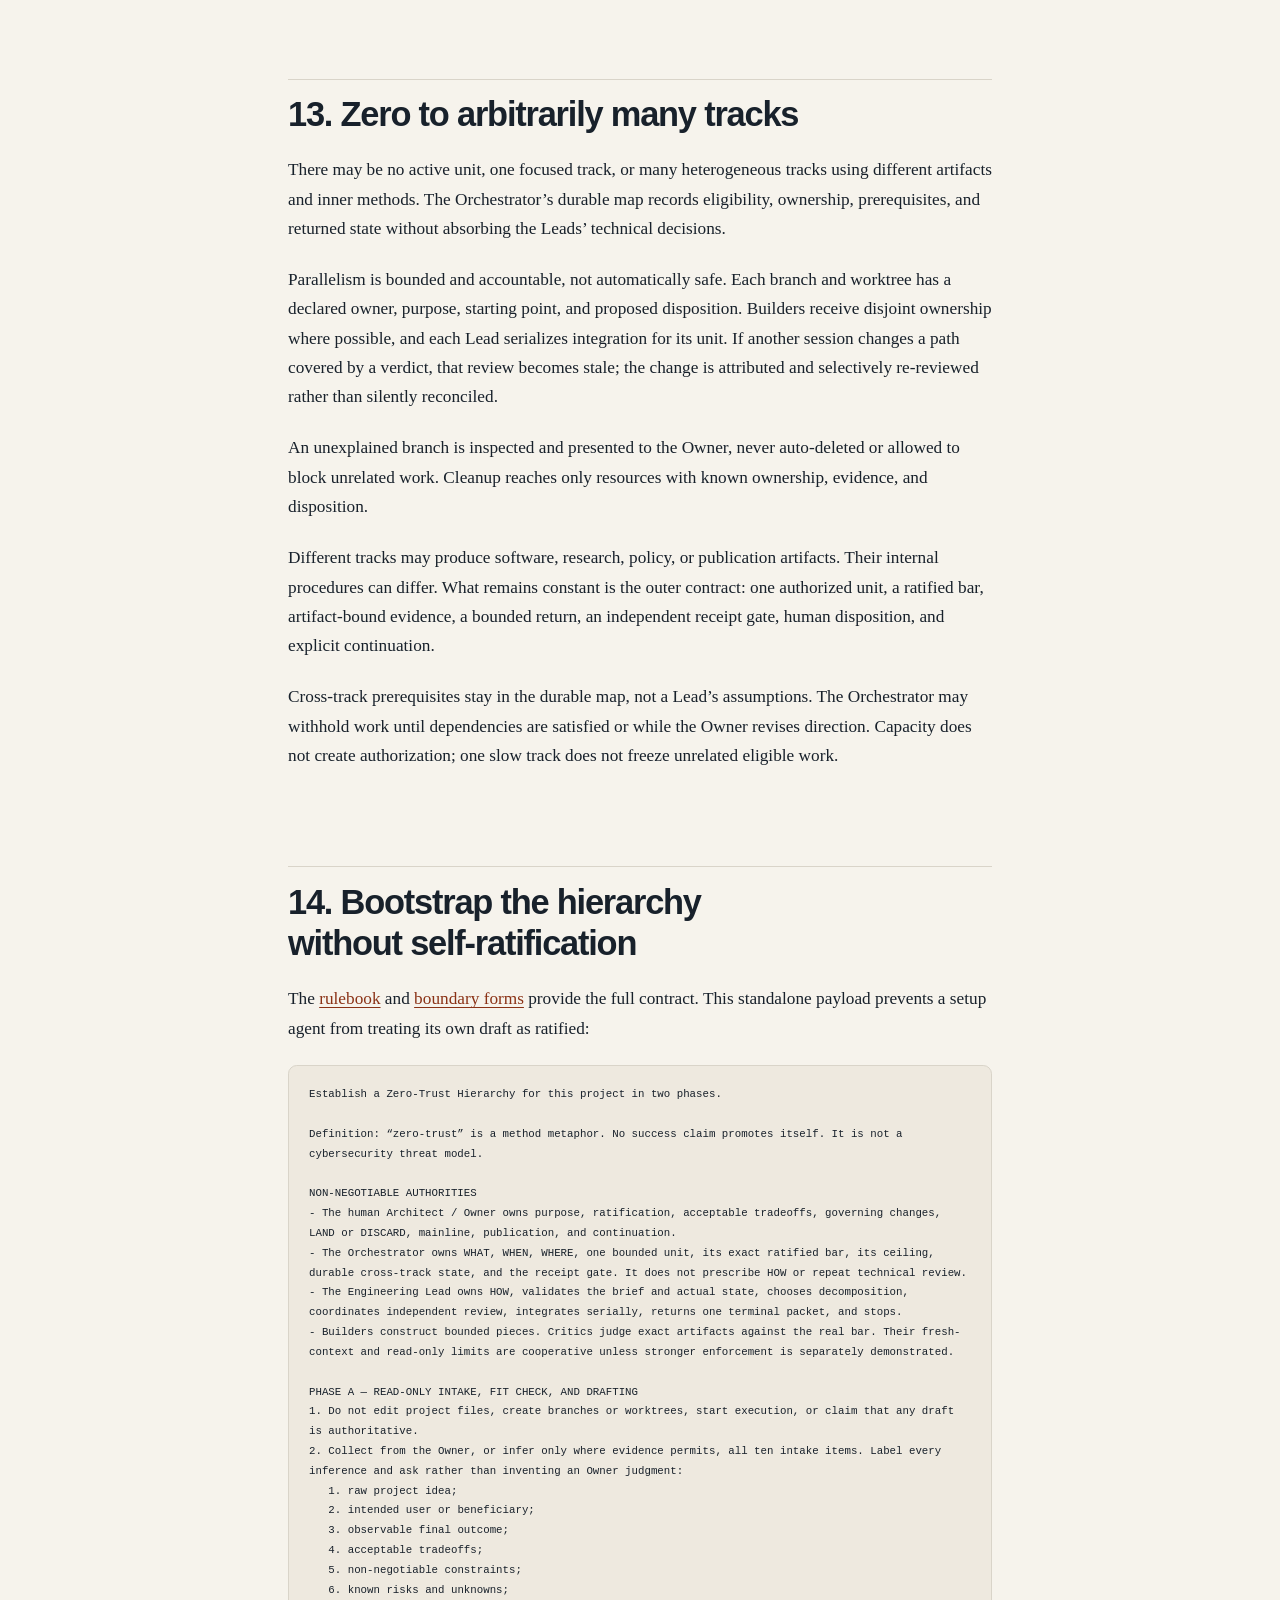
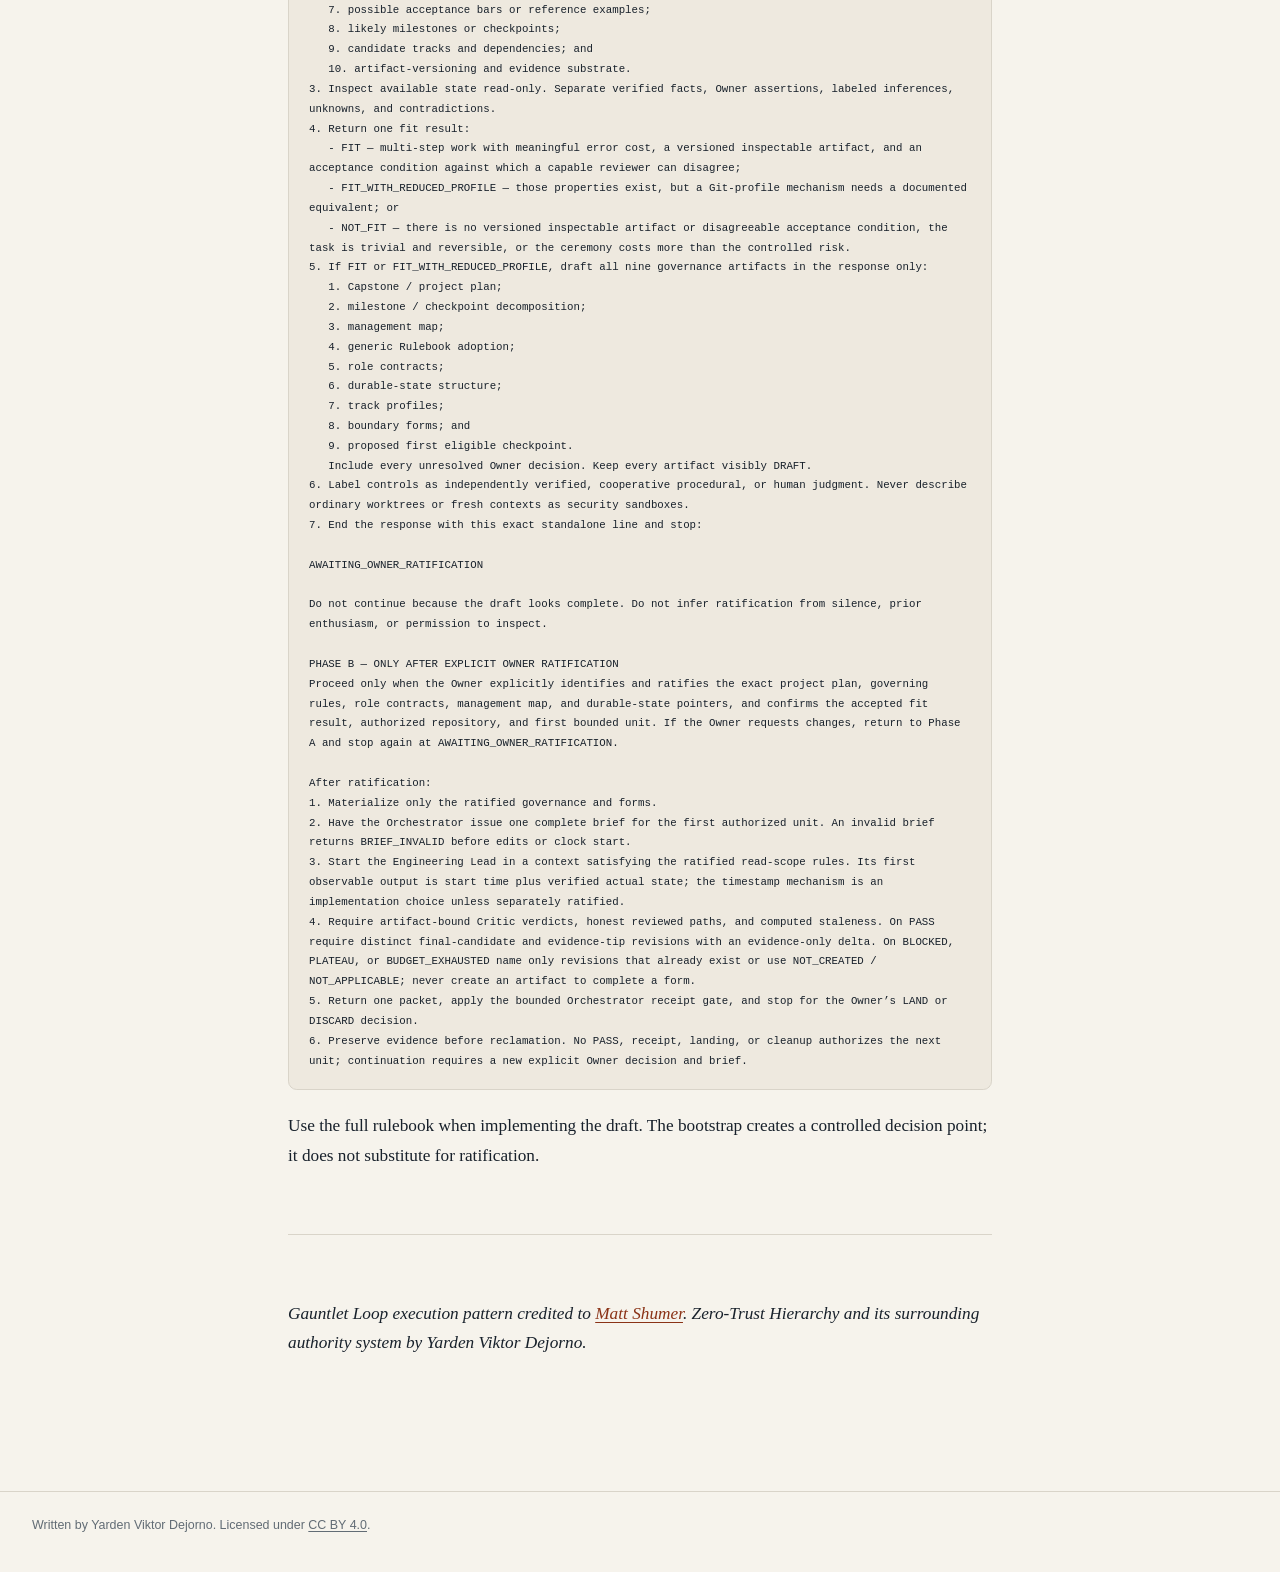
==== commit 40c187a9: "Update index.html" ====
--- a/index.html
+++ b/index.html
@@ -918,9 +918,6 @@
 <text class="e-label" text-anchor="middle" x="792" y="417">artifact + verdicts</text>
 </svg>
   </div>
-  <figcaption id="hierarchy-diagram-caption">
-    Authority and evidence flow in Zero-Trust Hierarchy. The same human appears at both control points. Use the position links or scroll the focused diagram to inspect every node.
-  </figcaption>
 </figure>
 
 <p><a href="https://somethingbig.ai/gauntlet-loop" rel="external noopener noreferrer">Matt Shumer’s Gauntlet Loop</a> supplies the replaceable inner execution pattern: give a capable lead a goal and concrete bar; let that lead decompose the work; separate construction from a fresh critical pass; show the reviewer the artifact rather than the Builder’s explanation; return the largest meaningful gap; and continue without an arbitrary round count. Shumer also describes blind comparison when circumstances make it useful, not as a universal property of every review. This article does not restate that loop. Its subject is the authority system around it: who may launch work, how written criteria become binding, which evidence crosses each boundary, how verdicts remain current, who may close or land a result, and why a human retains purpose and disposition authority.</p>
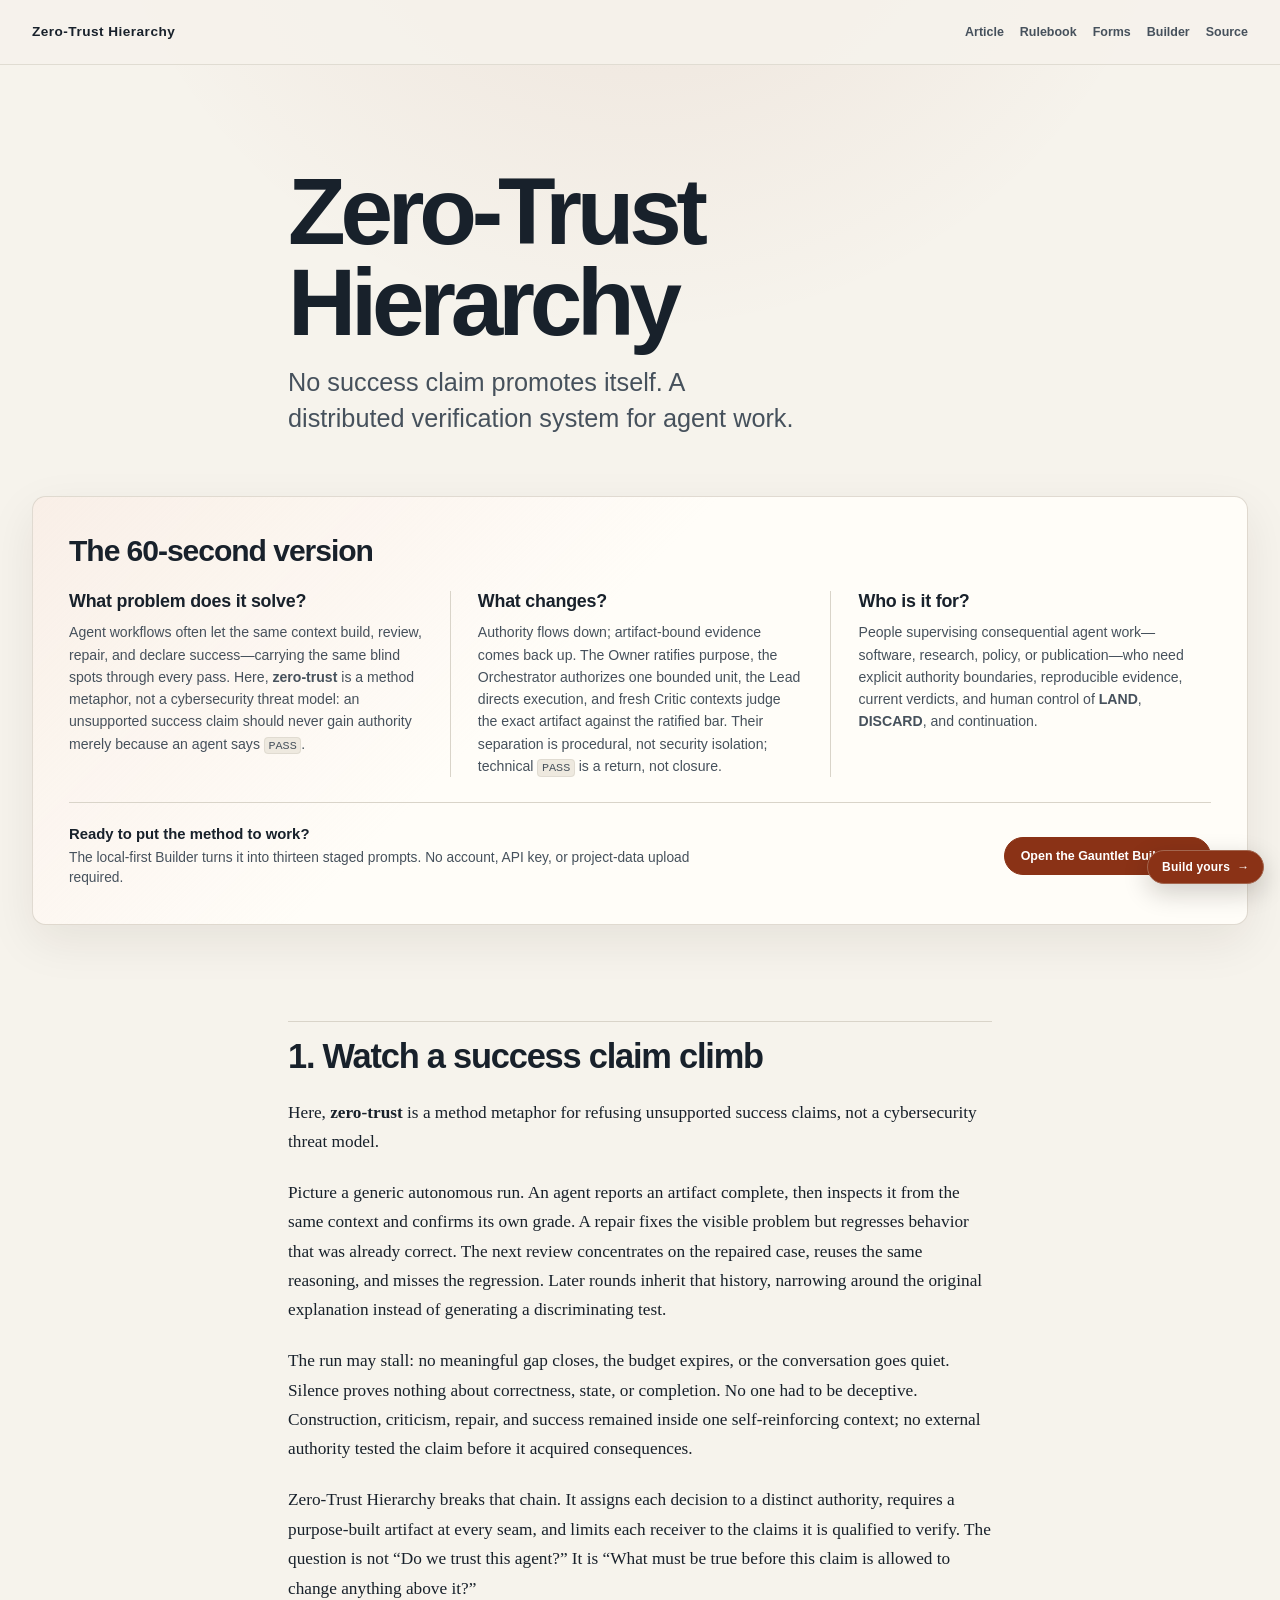
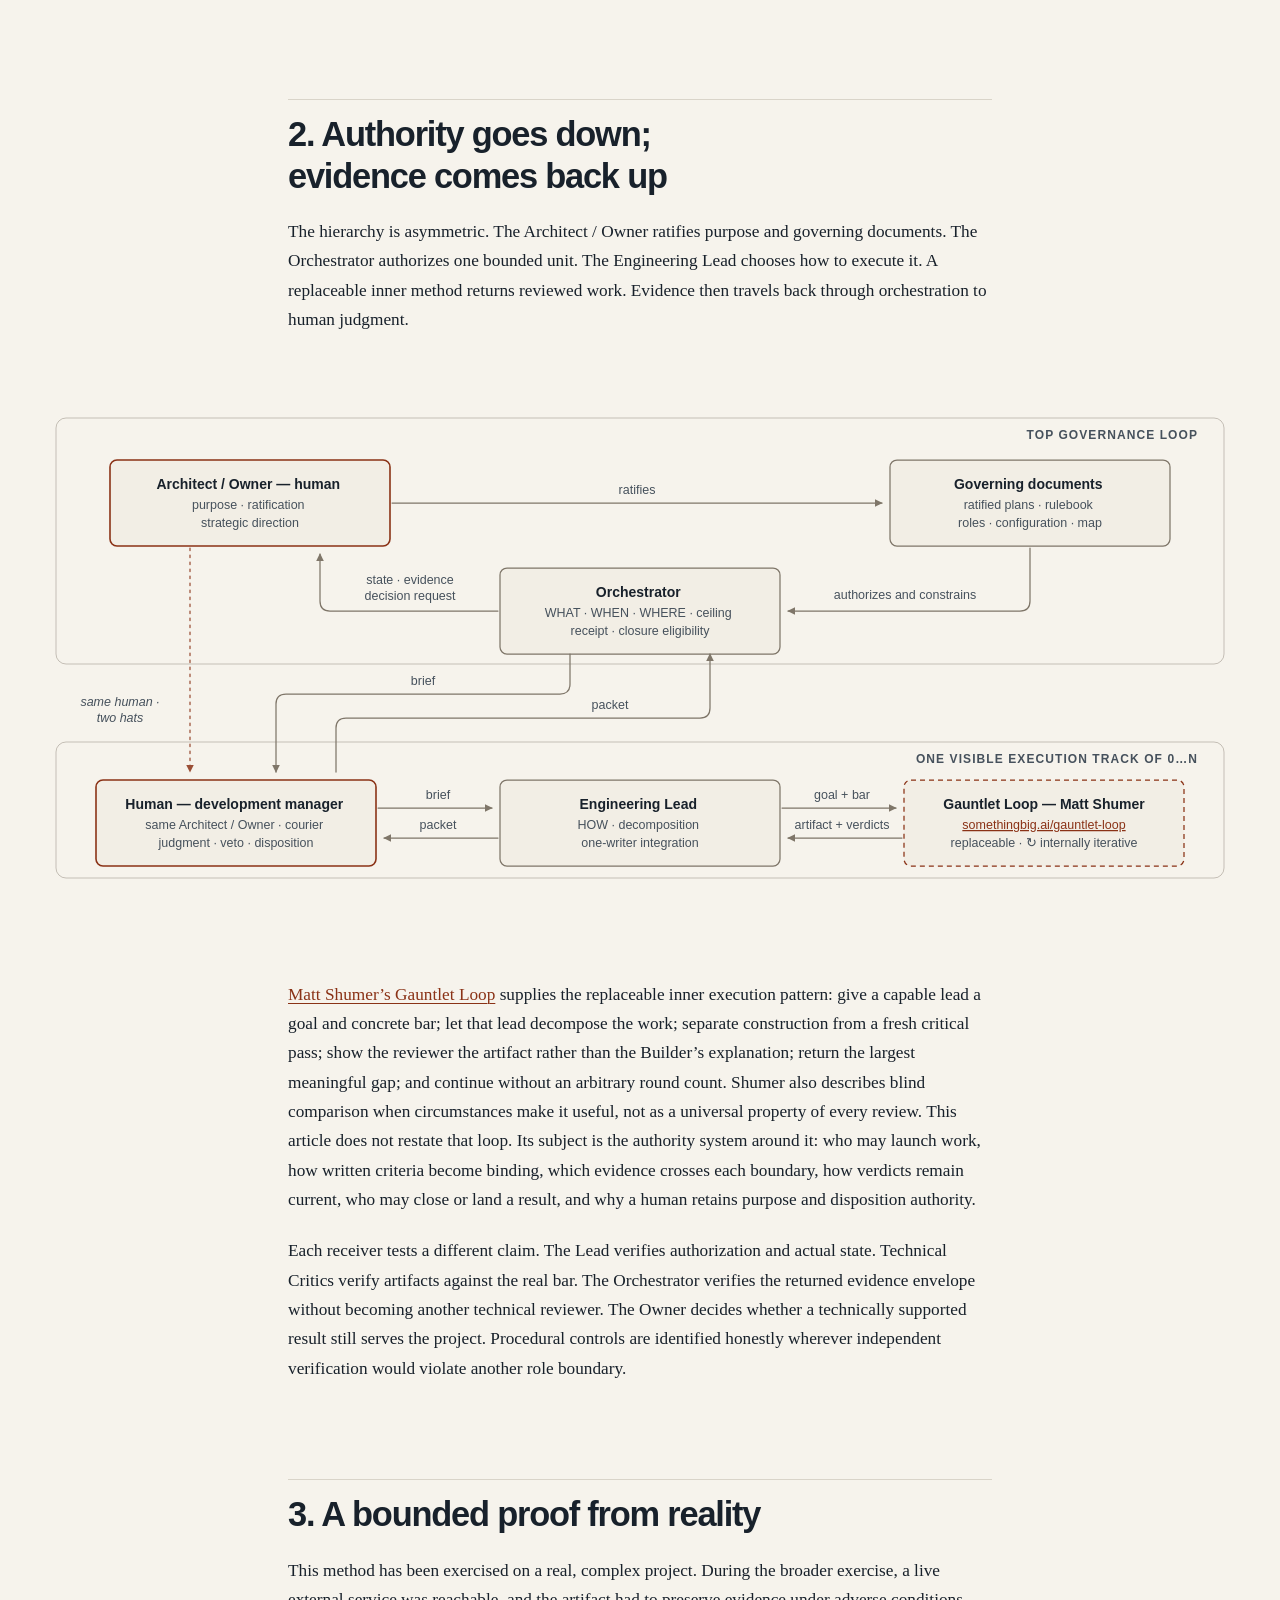
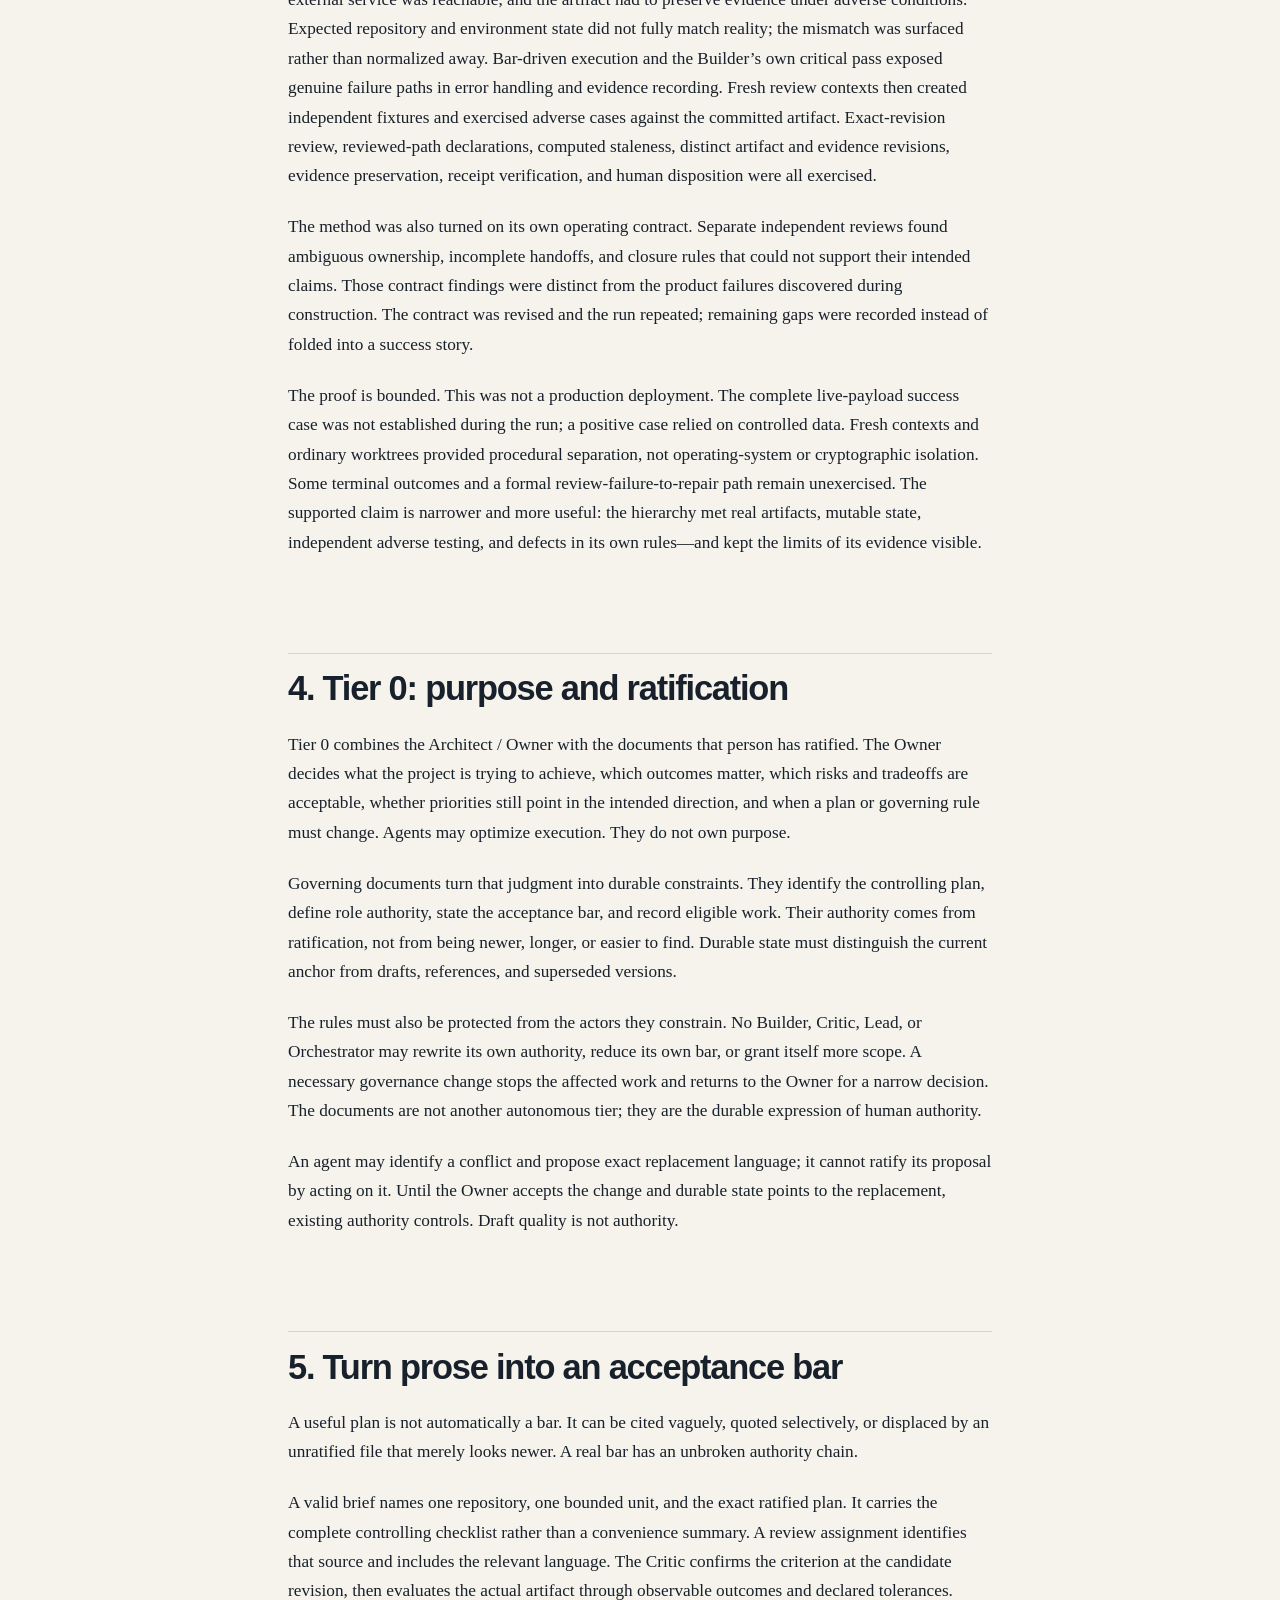
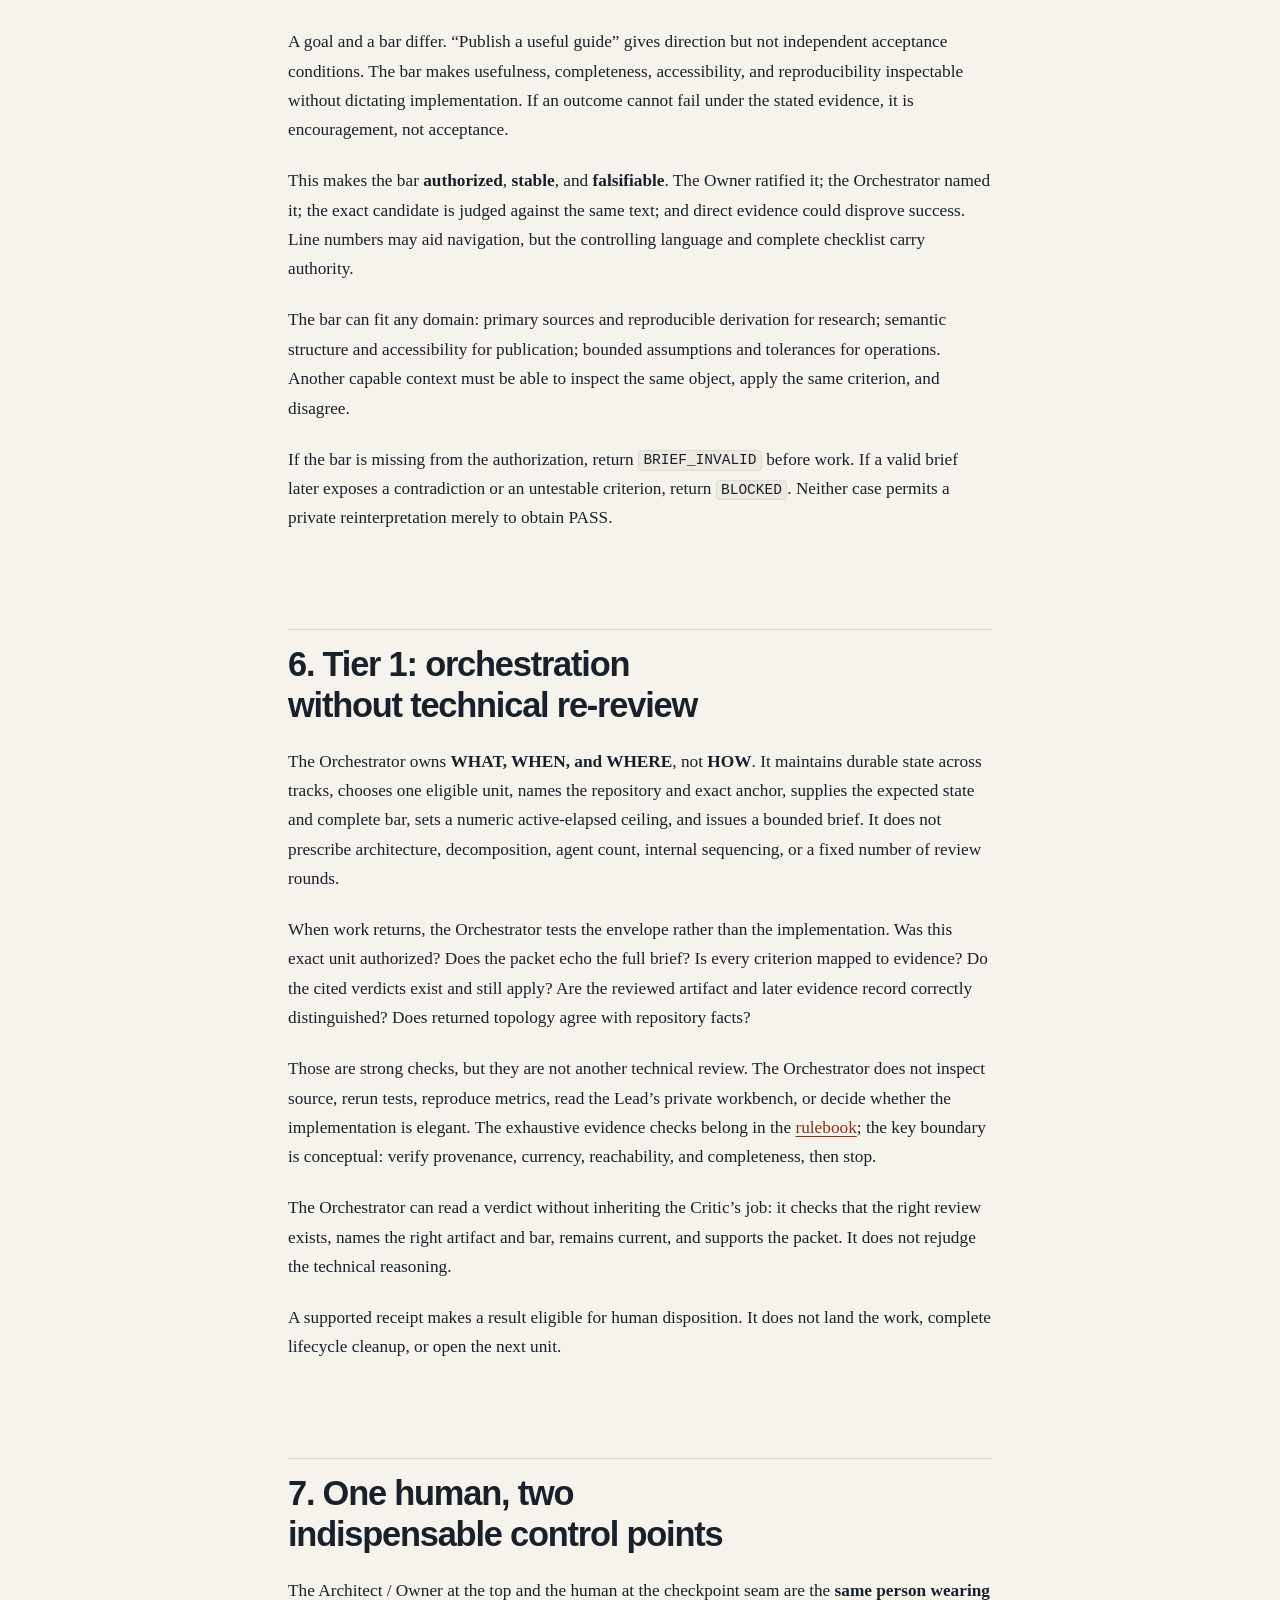
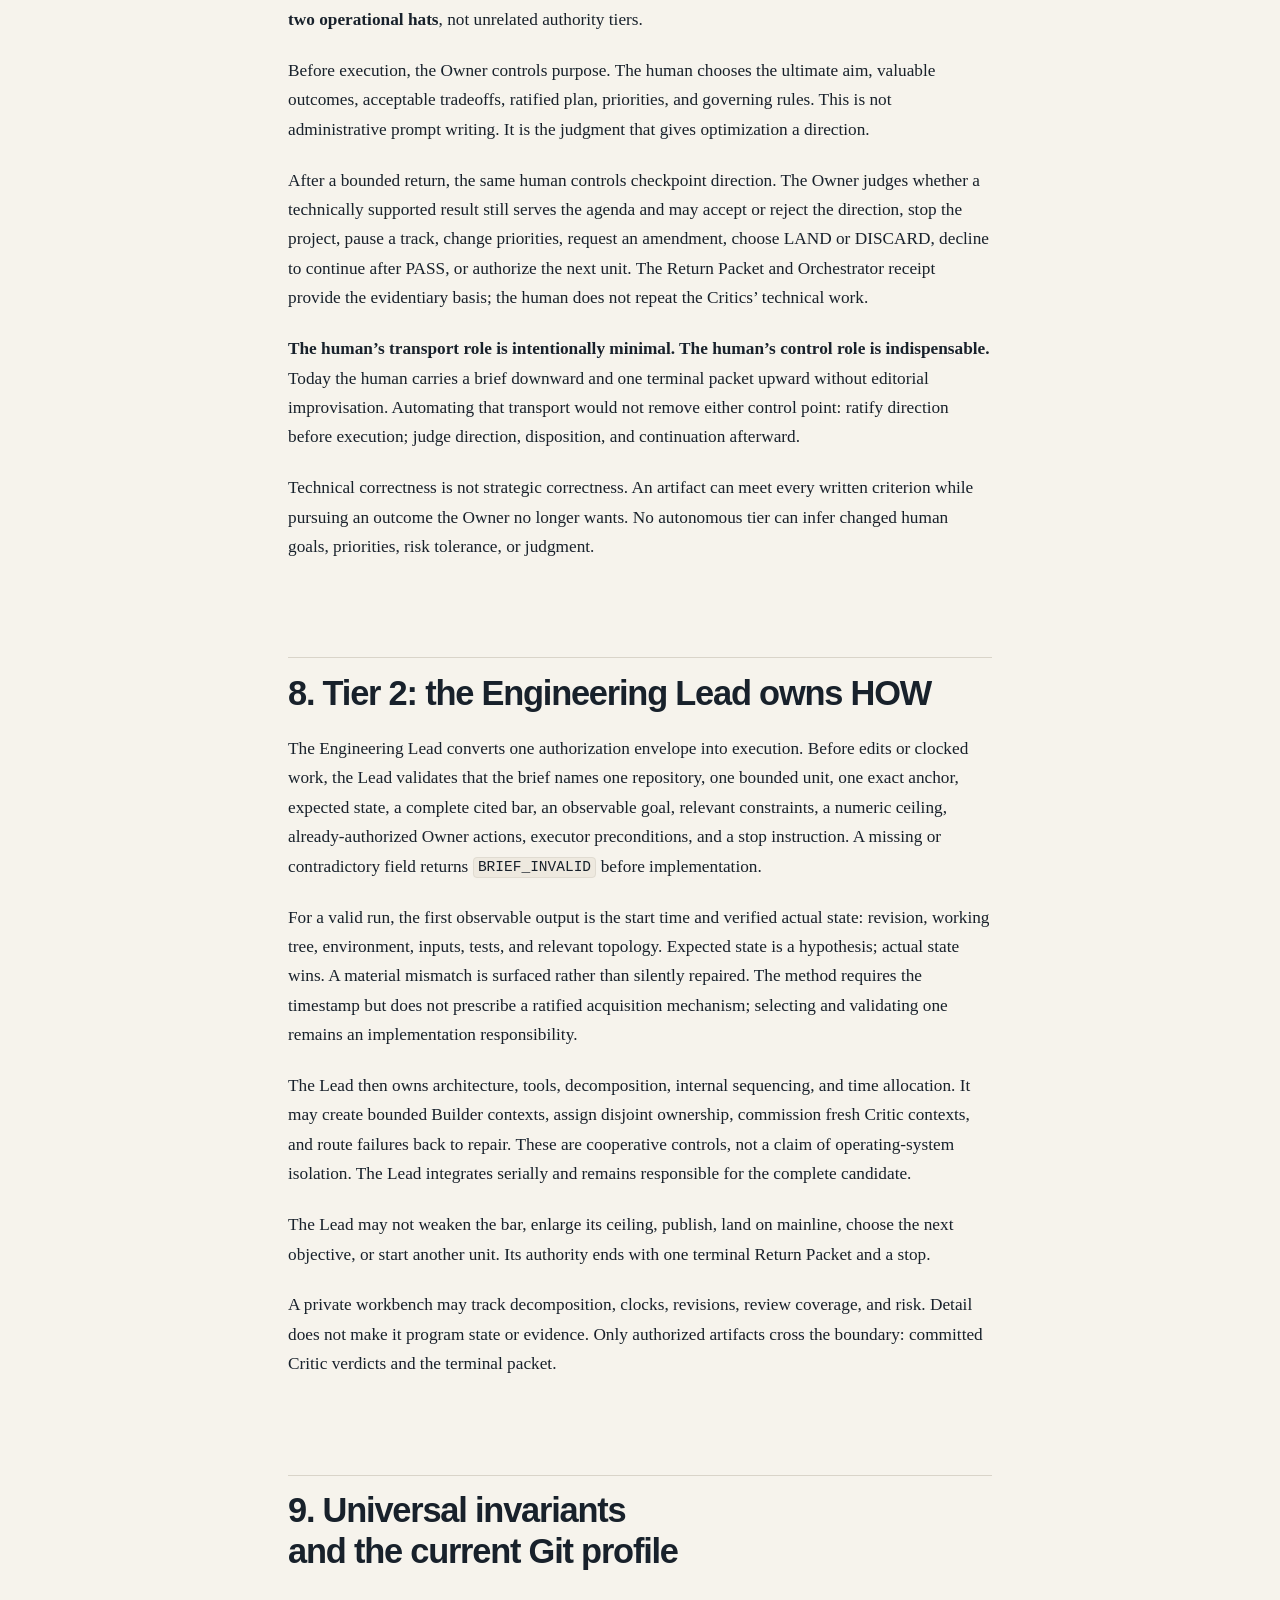
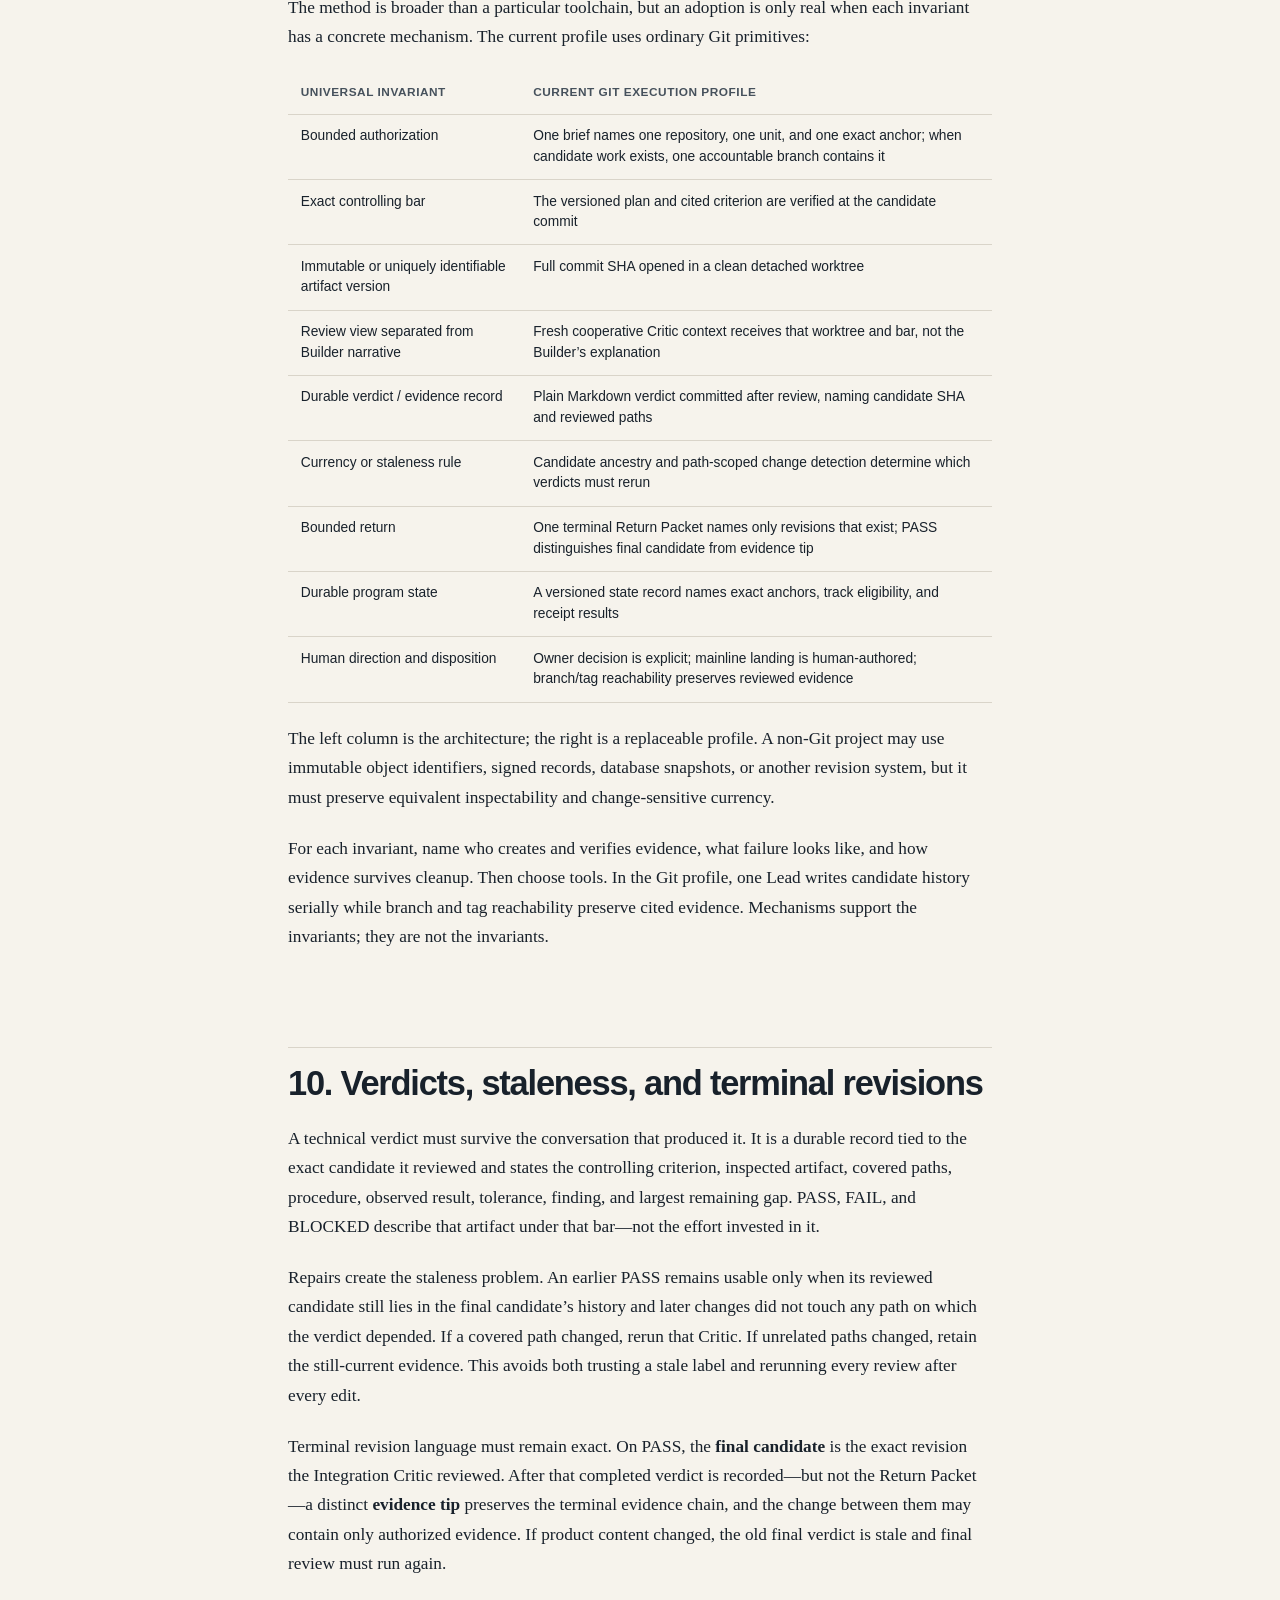
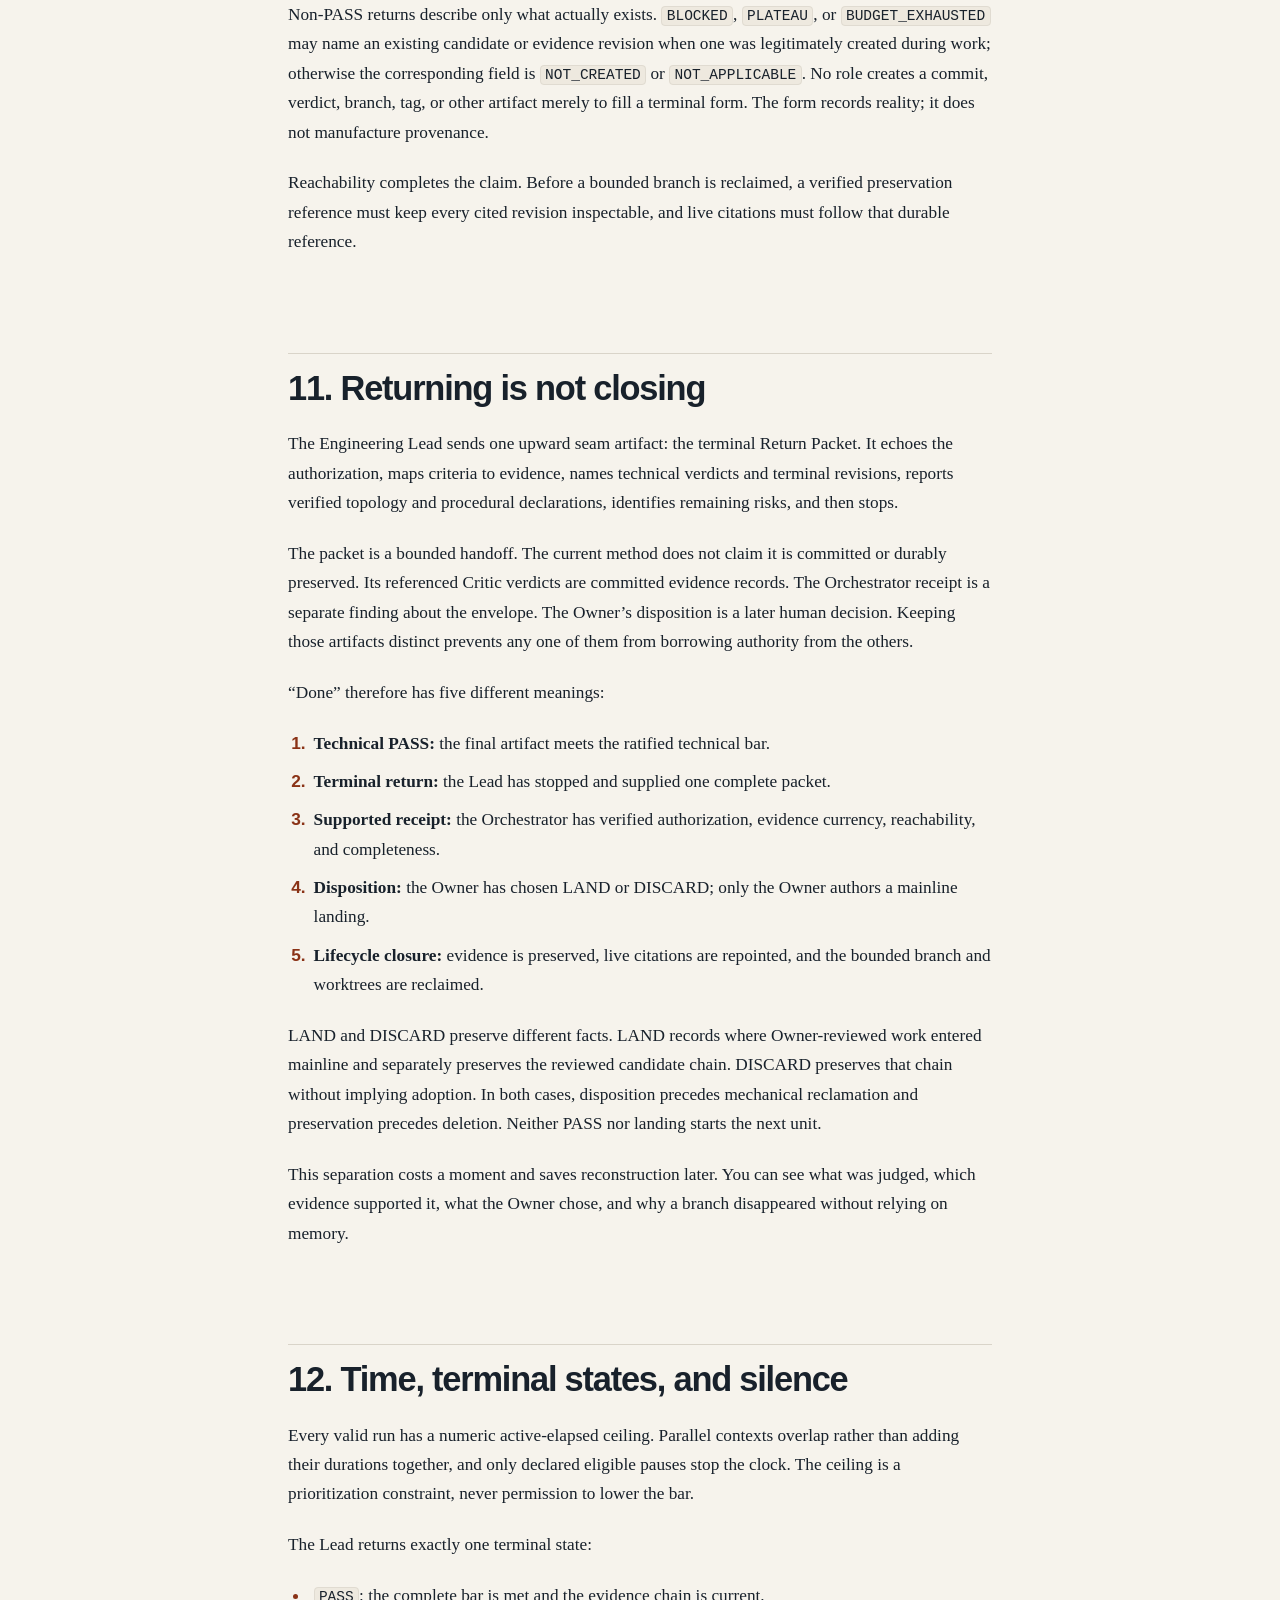
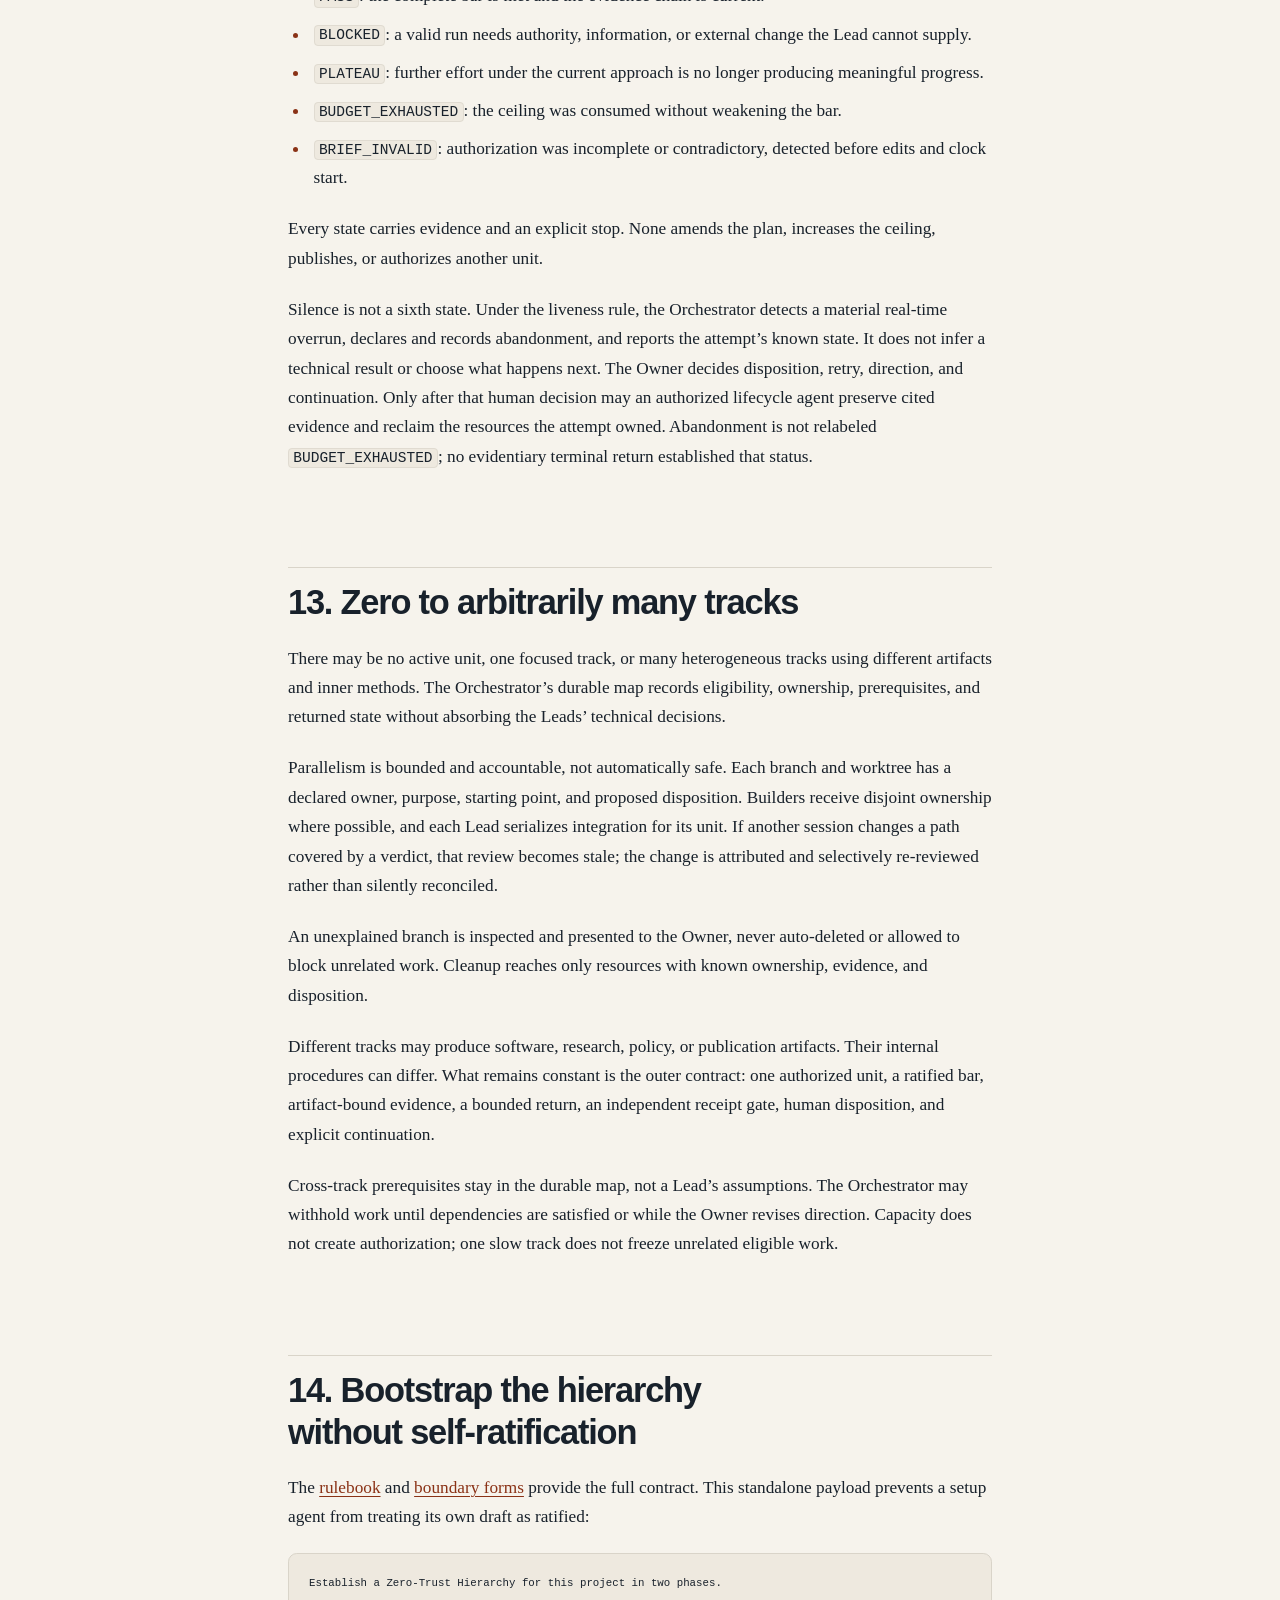
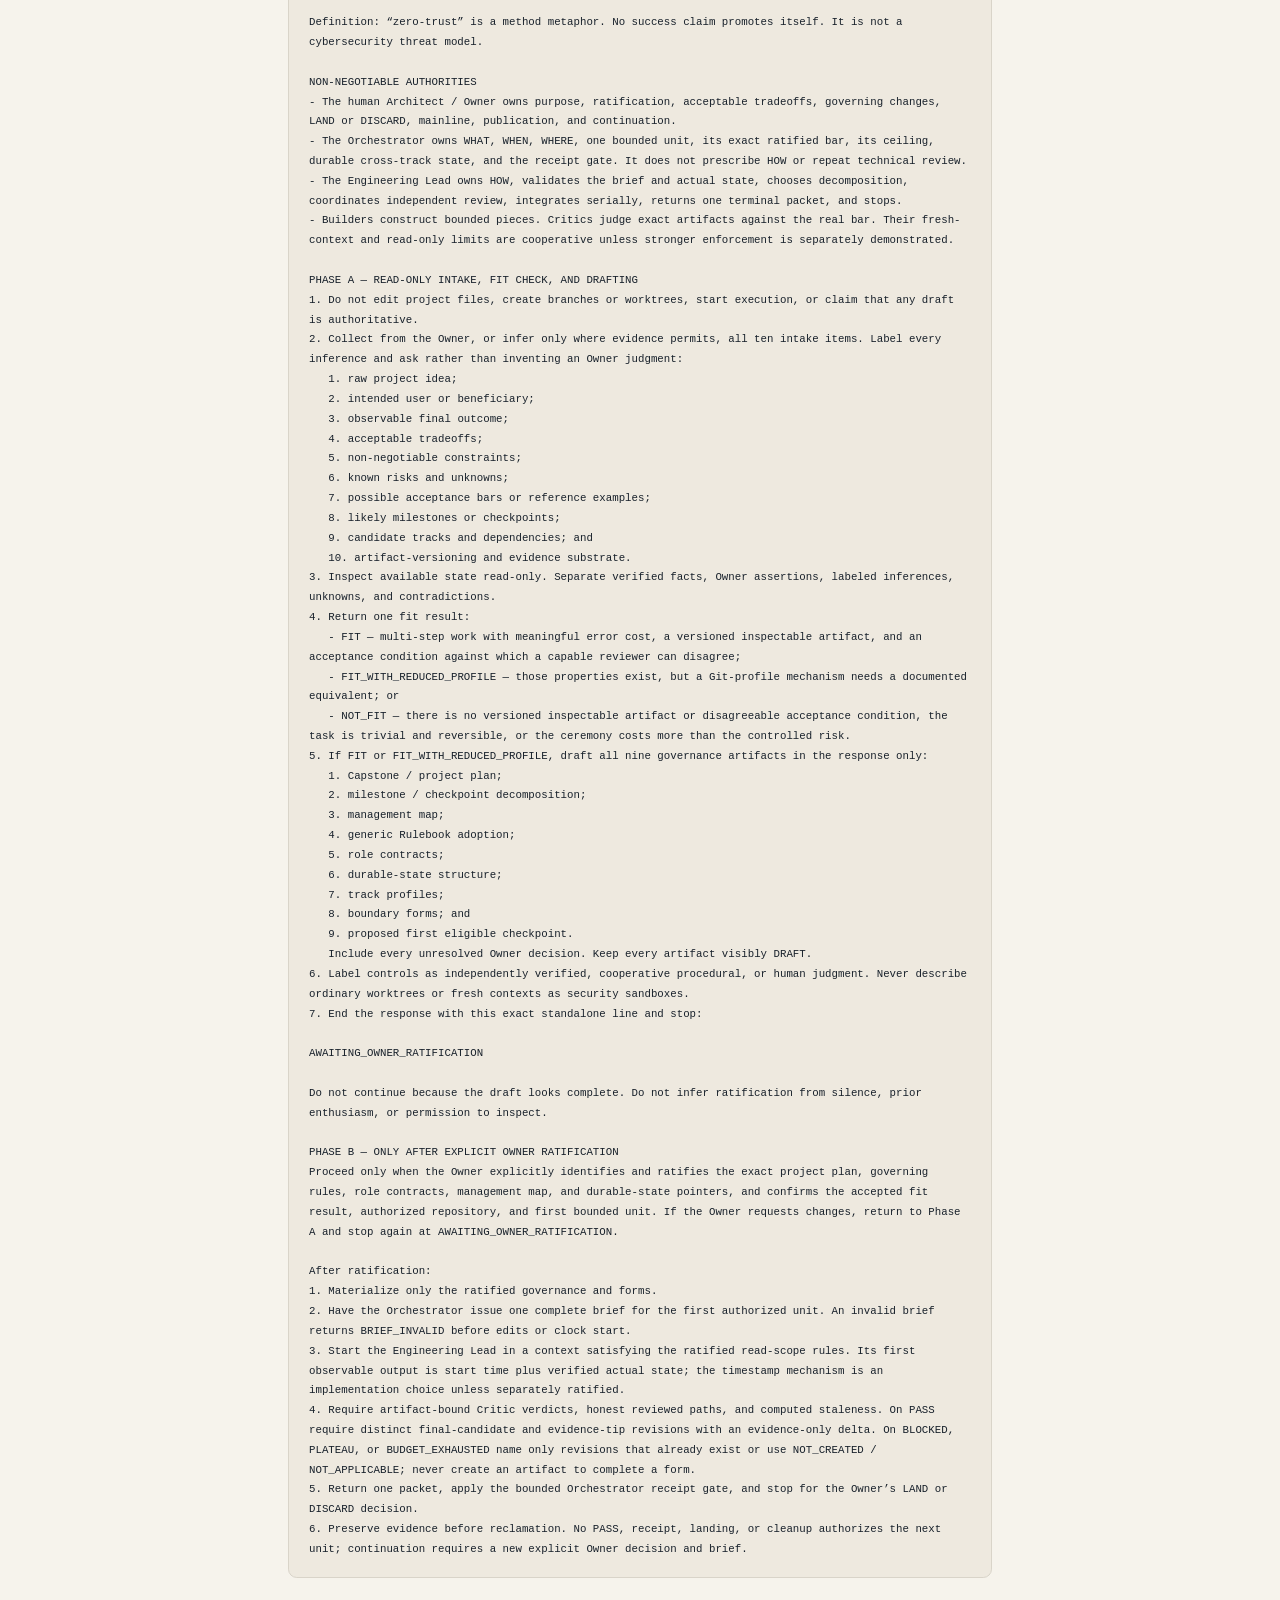
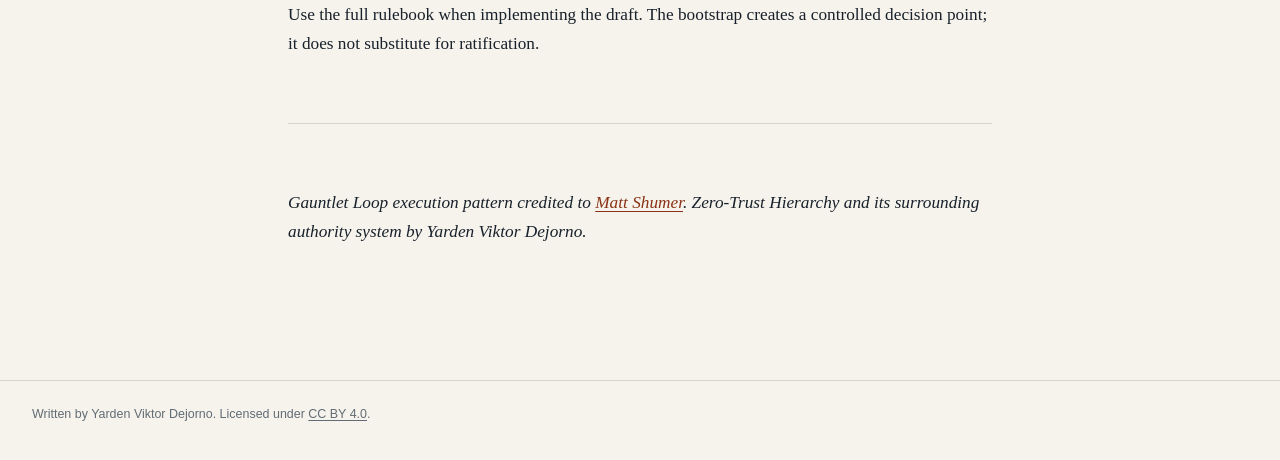
==== commit 2b542a8f: "Add the 60-second summary, social card, and its build gate Applies zero-trust-hierarchy-source-updat" ====
--- a/index.html
+++ b/index.html
@@ -8,12 +8,22 @@
   <meta name="description" content="No success claim promotes itself. A distributed verification system for agent work.">
   <meta name="author" content="Yarden Viktor Dejorno">
   <meta name="color-scheme" content="light dark">
-  <meta property="og:title" content="Zero-Trust Hierarchy">
+  <meta property="og:title" content="AI Agents Shouldn’t Approve Their Own Work | Zero-Trust Hierarchy">
   <meta property="og:description" content="No success claim promotes itself. A distributed verification system for agent work.">
   <meta property="og:type" content="article">
-  <meta property="og:url" content="https://hrsi56.github.io/gauntlet-hierarchy/">
-  <meta name="twitter:card" content="summary">
-  <link rel="canonical" href="https://hrsi56.github.io/gauntlet-hierarchy/">
+  <meta property="og:url" content="https://hrsi56.github.io/Zero-Trust-Hierarchy/">
+  <meta property="og:image" content="https://hrsi56.github.io/Zero-Trust-Hierarchy/assets/zero-trust-hierarchy-social.png">
+  <meta property="og:image:secure_url" content="https://hrsi56.github.io/Zero-Trust-Hierarchy/assets/zero-trust-hierarchy-social.png">
+  <meta property="og:image:type" content="image/png">
+  <meta property="og:image:width" content="1200">
+  <meta property="og:image:height" content="627">
+  <meta property="og:image:alt" content="AI Agents Shouldn’t Approve Their Own Work, illustrated by authority flowing down and evidence flowing back up a hierarchy.">
+  <meta name="twitter:image" content="https://hrsi56.github.io/Zero-Trust-Hierarchy/assets/zero-trust-hierarchy-social.png">
+  <meta name="twitter:image:alt" content="AI Agents Shouldn’t Approve Their Own Work, illustrated by authority flowing down and evidence flowing back up a hierarchy.">
+  <meta name="twitter:card" content="summary_large_image">
+  <meta name="twitter:title" content="AI Agents Shouldn’t Approve Their Own Work | Zero-Trust Hierarchy">
+  <meta name="twitter:description" content="No success claim promotes itself. A distributed verification system for agent work.">
+  <link rel="canonical" href="https://hrsi56.github.io/Zero-Trust-Hierarchy/">
   <link rel="icon" href="data:,">
   <style>
 :root {
@@ -241,12 +251,111 @@
 
 .article > h1 + p {
   max-width: 35rem;
-  margin: 0 0 clamp(3rem, 7vw, 5.5rem);
+  margin: 0 0 clamp(2.25rem, 5vw, 3.75rem);
   color: var(--ink-soft);
   font-family: var(--sans);
   font-size: clamp(1.18rem, 1.02rem + .78vw, 1.58rem);
   line-height: 1.42;
   text-wrap: balance;
+}
+
+.sixty-second {
+  width: min(calc(100vw - 2rem), var(--wide));
+  margin: 0 0 clamp(3.5rem, 7vw, 5.5rem) 50%;
+  padding: clamp(1.4rem, 3vw, 2.25rem);
+  transform: translateX(-50%);
+  border: 1px solid color-mix(in srgb, var(--rule) 82%, transparent);
+  border-radius: .85rem;
+  background:
+    linear-gradient(135deg, color-mix(in srgb, var(--accent-soft) 48%, transparent), transparent 42%),
+    var(--surface);
+  box-shadow: var(--shadow);
+}
+
+.sixty-second h2 {
+  margin: 0 0 1.35rem;
+  padding: 0;
+  border: 0;
+  font-size: clamp(1.45rem, 1.2rem + .85vw, 2rem);
+}
+
+.sixty-second__grid {
+  display: grid;
+  grid-template-columns: repeat(3, minmax(0, 1fr));
+  gap: 0;
+}
+
+.sixty-second__item {
+  padding-inline: clamp(1rem, 2.4vw, 1.7rem);
+}
+
+.sixty-second__item:first-child {
+  padding-left: 0;
+}
+
+.sixty-second__item:last-child {
+  padding-right: 0;
+}
+
+.sixty-second__item + .sixty-second__item {
+  border-left: 1px solid var(--rule);
+}
+
+.sixty-second h3 {
+  margin: 0 0 .55rem;
+  font-size: clamp(1rem, .94rem + .22vw, 1.13rem);
+  letter-spacing: -.012em;
+}
+
+.sixty-second__item p {
+  margin: 0;
+  color: var(--ink-soft);
+  font: .88rem/1.58 var(--sans);
+}
+
+.sixty-second__cta {
+  display: flex;
+  gap: 1.25rem;
+  align-items: center;
+  justify-content: space-between;
+  margin-top: 1.55rem;
+  padding-top: 1.3rem;
+  border-top: 1px solid var(--rule);
+  font-family: var(--sans);
+}
+
+.sixty-second__cta-copy {
+  display: grid;
+  gap: .15rem;
+  max-width: 42rem;
+  color: var(--ink-soft);
+  font-size: .86rem;
+  line-height: 1.45;
+}
+
+.sixty-second__cta-copy strong {
+  color: var(--ink);
+  font-size: .93rem;
+}
+
+.sixty-second__button {
+  display: inline-flex;
+  flex: 0 0 auto;
+  gap: .45rem;
+  align-items: center;
+  padding: .72rem .95rem;
+  border: 1px solid var(--accent);
+  border-radius: 999px;
+  background: var(--accent);
+  color: var(--surface-raised);
+  font: 750 .78rem/1 var(--sans);
+  text-decoration: none;
+  white-space: nowrap;
+}
+
+.sixty-second__button:hover {
+  transform: translateY(-1px);
+  text-decoration: none;
 }
 
 .article--reference,
@@ -490,8 +599,10 @@
   scrollbar-color: var(--diagram-line) transparent;
 }
 
+/* Frameless at rest; the ring appears only for keyboard focus. */
 .diagram-frame:focus-visible {
-  outline: none;
+  outline: .2rem solid var(--focus);
+  outline-offset: .2rem;
 }
 
 .diagram-frame svg {
@@ -556,6 +667,7 @@
   text-decoration: none;
 }
 
+
 @media (max-width: 42rem) {
   .site-header__inner,
   .site-footer__inner {
@@ -582,6 +694,42 @@
 
   .article > h1 {
     max-width: 11ch;
+  }
+
+  .sixty-second {
+    width: calc(100vw - 1rem);
+    padding: 1.15rem;
+  }
+
+  .sixty-second__grid {
+    grid-template-columns: 1fr;
+  }
+
+  .sixty-second__item {
+    padding: 1rem 0;
+  }
+
+  .sixty-second__item:first-child {
+    padding-top: 0;
+  }
+
+  .sixty-second__item:last-child {
+    padding-bottom: 0;
+  }
+
+  .sixty-second__item + .sixty-second__item {
+    border-top: 1px solid var(--rule);
+    border-left: 0;
+  }
+
+  .sixty-second__cta {
+    align-items: stretch;
+    flex-direction: column;
+  }
+
+  .sixty-second__button {
+    justify-content: center;
+    white-space: normal;
   }
 
   .article--reference > h1,
@@ -712,7 +860,7 @@
         <a href="RULEBOOK.html">Rulebook</a>
         <a href="forms/index.html">Forms</a>
         <a href="builder/index.html">Builder</a>
-        <a rel="external noopener noreferrer" href="https://github.com/hrsi56/gauntlet-hierarchy">Source</a>
+        <a rel="external noopener noreferrer" href="https://github.com/hrsi56/Zero-Trust-Hierarchy">Source</a>
       </nav>
     </div>
   </header>
@@ -720,6 +868,31 @@
     <article class="article article--article">
 <h1 id="zero-trust-hierarchy">Zero-Trust Hierarchy</h1>
 <p>No success claim promotes itself. A distributed verification system for agent work.</p>
+<section class="sixty-second" aria-labelledby="sixty-second-title">
+  <h2 id="sixty-second-title">The 60-second version</h2>
+  <div class="sixty-second__grid">
+    <div class="sixty-second__item">
+      <h3>What problem does it solve?</h3>
+      <p>Agent workflows often let the same context build, review, repair, and declare success—carrying the same blind spots through every pass. Here, <strong>zero-trust</strong> is a method metaphor, not a cybersecurity threat model: an unsupported success claim should never gain authority merely because an agent says <code>PASS</code>.</p>
+    </div>
+    <div class="sixty-second__item">
+      <h3>What changes?</h3>
+      <p>Authority flows down; artifact-bound evidence comes back up. The Owner ratifies purpose, the Orchestrator authorizes one bounded unit, the Lead directs execution, and fresh Critic contexts judge the exact artifact against the ratified bar. Their separation is procedural, not security isolation; technical <code>PASS</code> is a return, not closure.</p>
+    </div>
+    <div class="sixty-second__item">
+      <h3>Who is it for?</h3>
+      <p>People supervising consequential agent work—software, research, policy, or publication—who need explicit authority boundaries, reproducible evidence, current verdicts, and human control of <strong>LAND</strong>, <strong>DISCARD</strong>, and continuation.</p>
+    </div>
+  </div>
+  <div class="sixty-second__cta">
+    <div class="sixty-second__cta-copy">
+      <strong>Ready to put the method to work?</strong>
+      <span>The local-first Builder turns it into thirteen staged prompts. No account, API key, or project-data upload required.</span>
+    </div>
+    <a class="sixty-second__button" href="builder/index.html">Open the Gauntlet Builder <span aria-hidden="true">→</span></a>
+  </div>
+</section>
+
 <h2 id="1-watch-a-success-claim-climb">1. Watch a success claim climb</h2>
 <p>Here, <strong>zero-trust</strong> is a method metaphor for refusing unsupported success claims, not a cybersecurity threat model.</p>
 <p>Picture a generic autonomous run. An agent reports an artifact complete, then inspects it from the same context and confirms its own grade. A repair fixes the visible problem but regresses behavior that was already correct. The next review concentrates on the repaired case, reuses the same reasoning, and misses the regression. Later rounds inherit that history, narrowing around the original explanation instead of generating a discriminating test.</p>
@@ -727,8 +900,8 @@
 <p>Zero-Trust Hierarchy breaks that chain. It assigns each decision to a distinct authority, requires a purpose-built artifact at every seam, and limits each receiver to the claims it is qualified to verify. The question is not “Do we trust this agent?” It is “What must be true before this claim is allowed to change anything above it?”</p>
 <h2 id="2-authority-goes-down-evidence-comes-back-up">2. Authority goes down; evidence comes back up</h2>
 <p>The hierarchy is asymmetric. The Architect / Owner ratifies purpose and governing documents. The Orchestrator authorizes one bounded unit. The Engineering Lead chooses how to execute it. A replaceable inner method returns reviewed work. Evidence then travels back through orchestration to human judgment.</p>
-<figure class="hierarchy-diagram" aria-labelledby="hierarchy-diagram-caption" style="outline: none !important; border: none !important; box-shadow: none !important;">
-  <div class="diagram-frame" tabindex="0" role="region" aria-label="Scrollable hierarchy diagram" style="--diagram-native-width: 1180px; outline: none;">
+<figure class="hierarchy-diagram">
+  <div class="diagram-frame" tabindex="0" role="region" aria-label="Scrollable hierarchy diagram" style="--diagram-native-width: 1180px">
 <svg xmlns="http://www.w3.org/2000/svg" id="ztx-diagram" viewBox="0 0 1180 470"
      width="100%" role="group" aria-labelledby="ztx-title" aria-describedby="ztx-desc"
      style="background-color: transparent;">
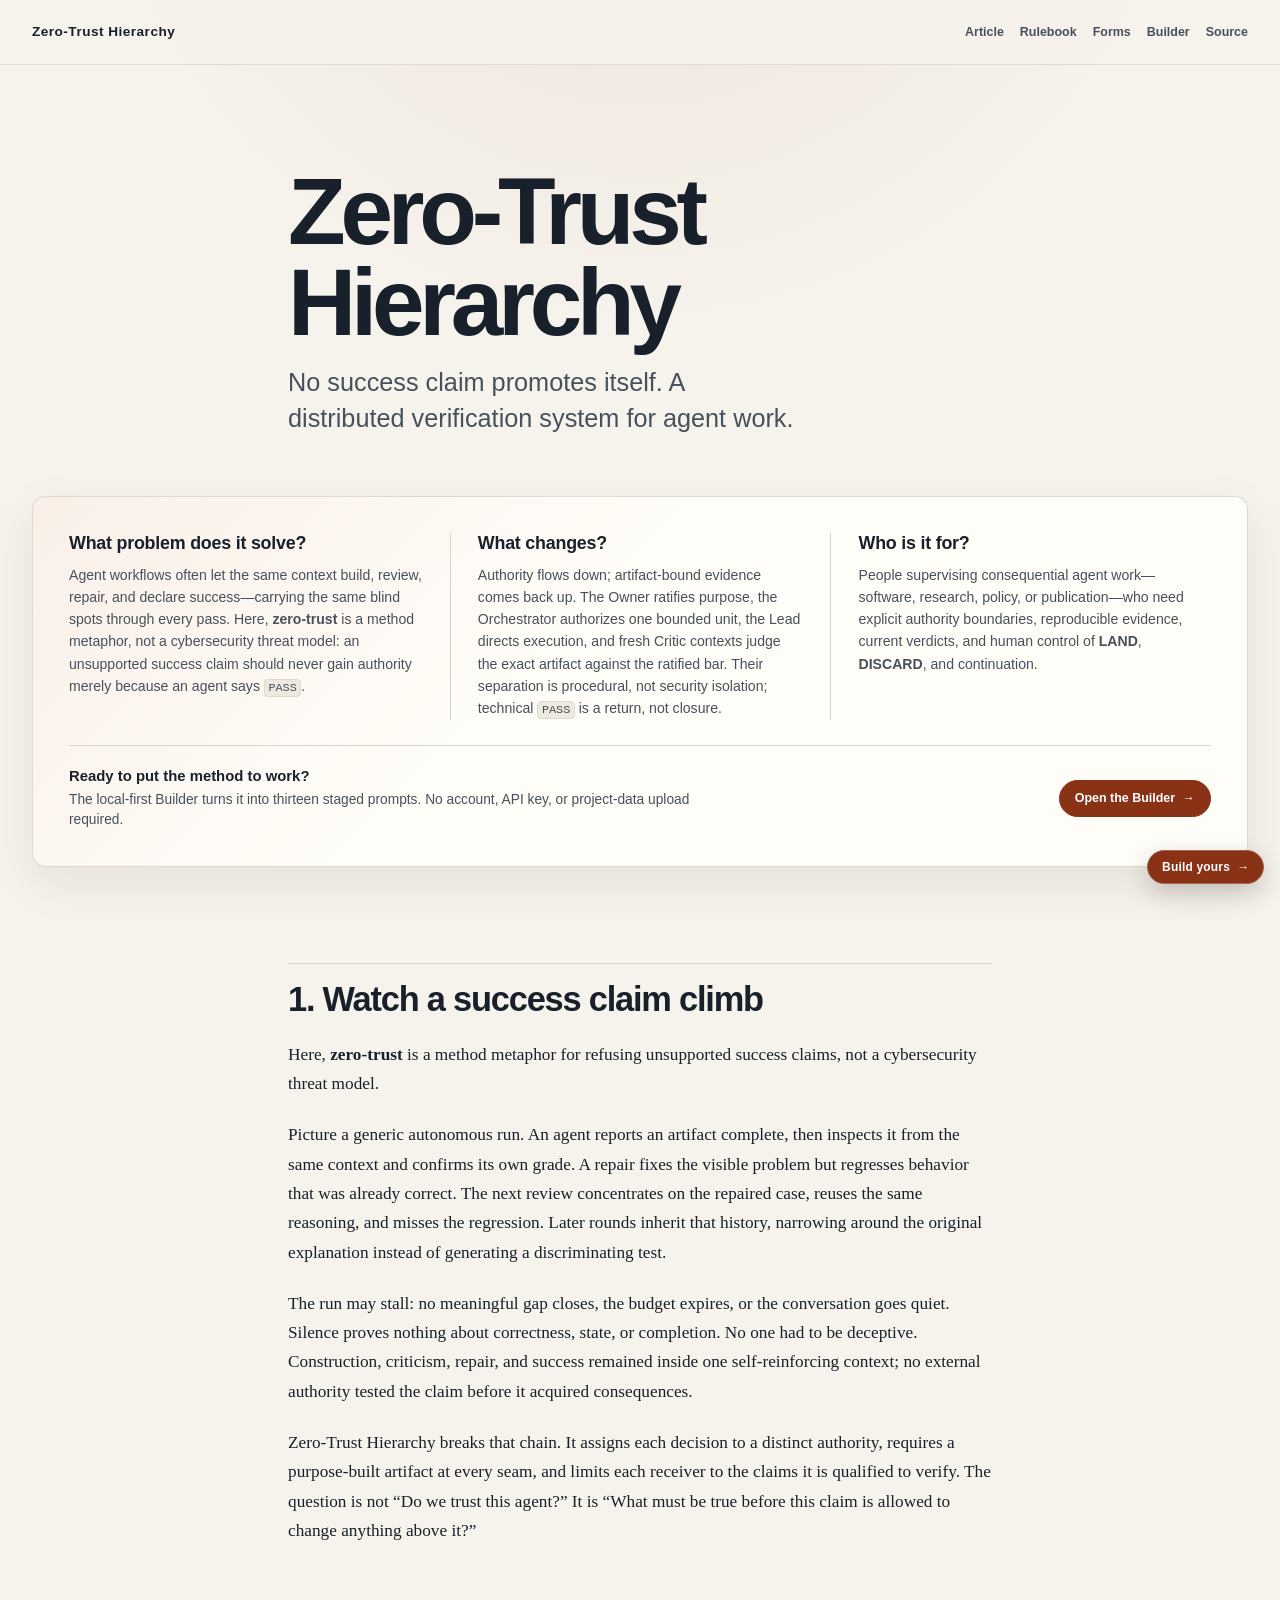
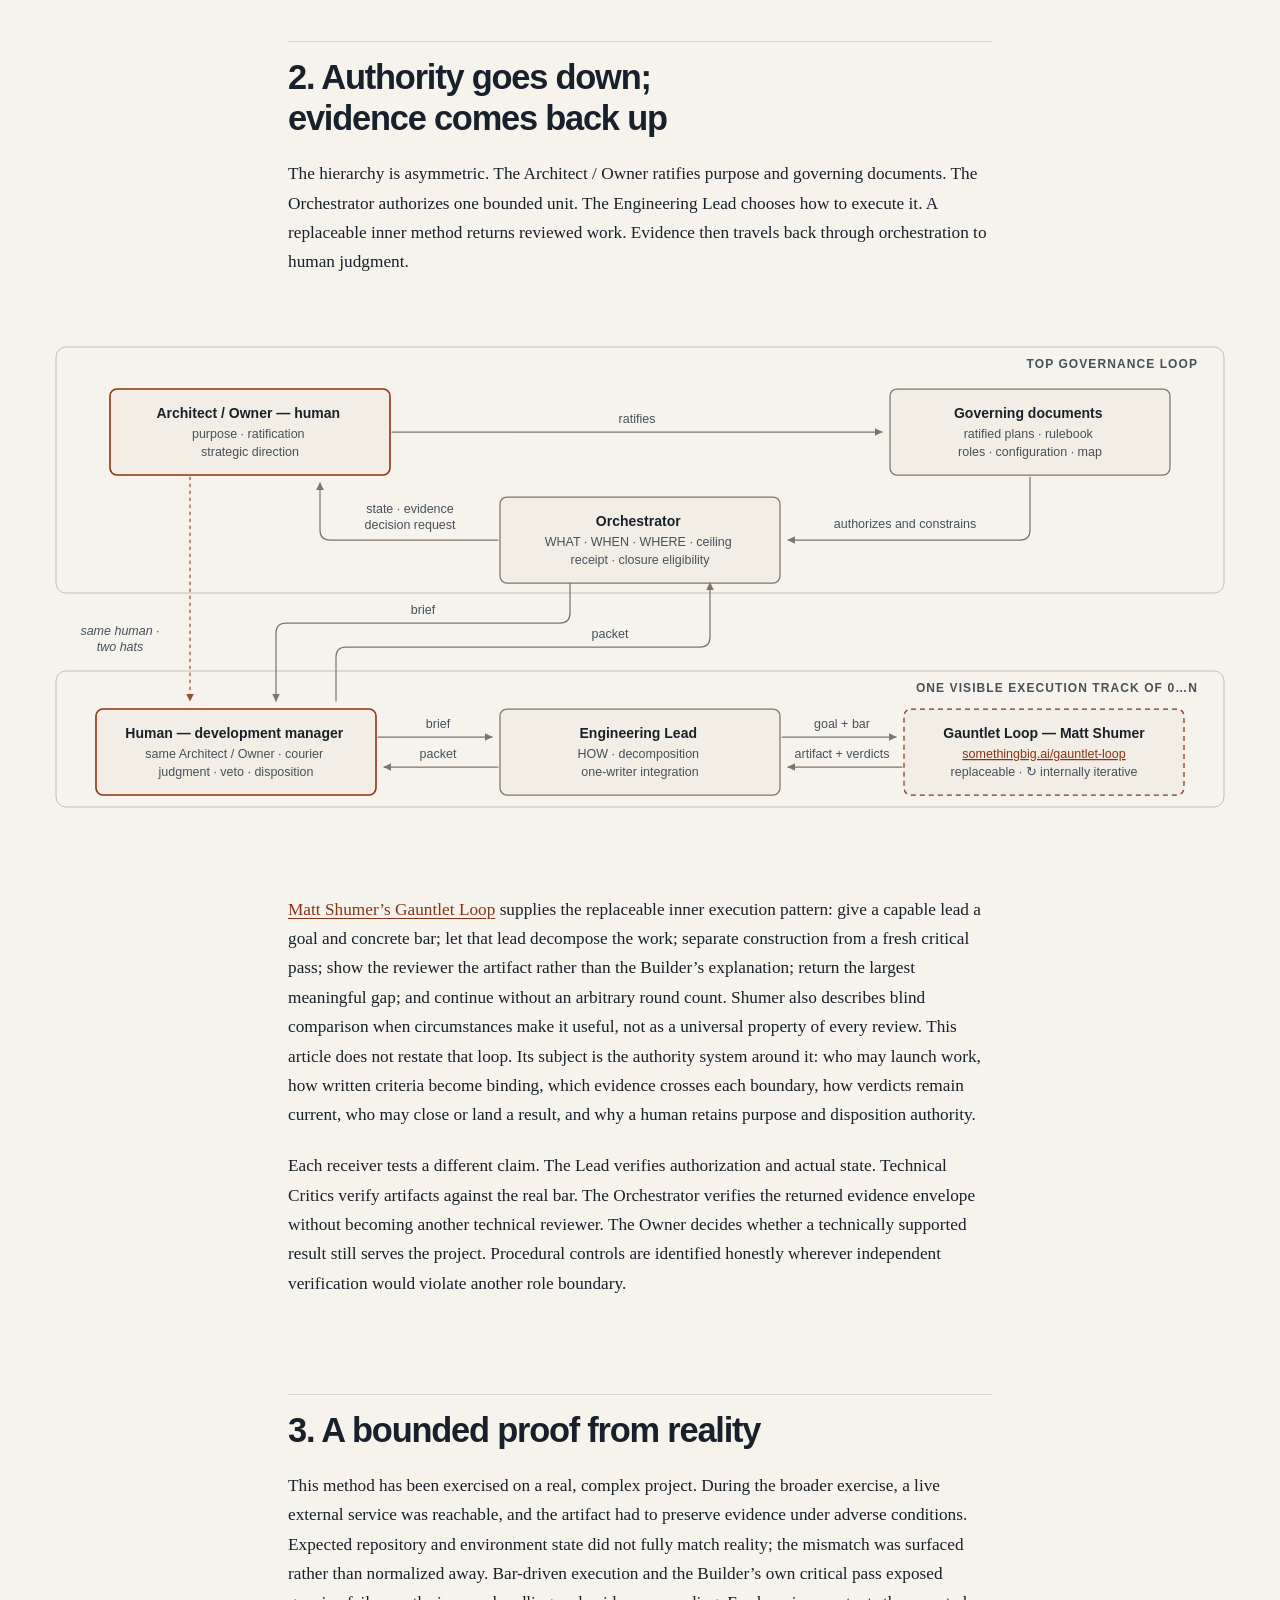
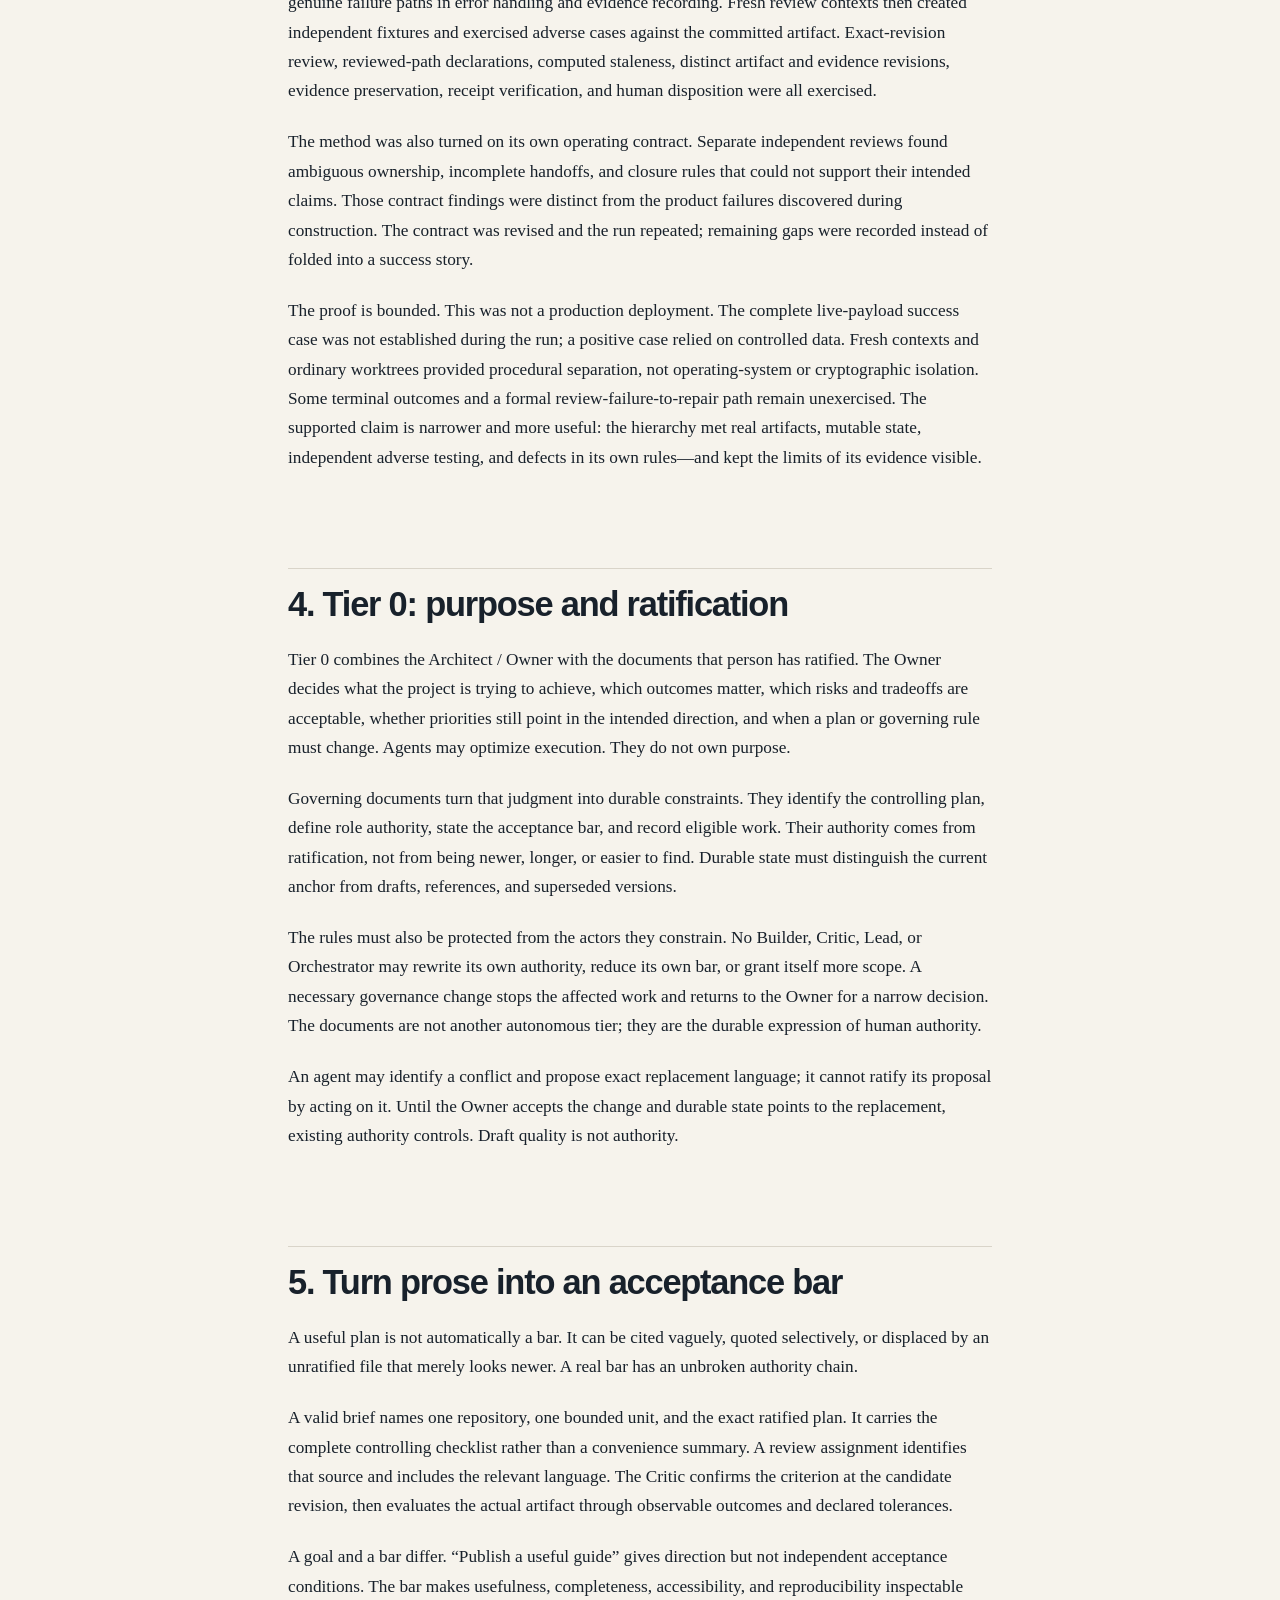
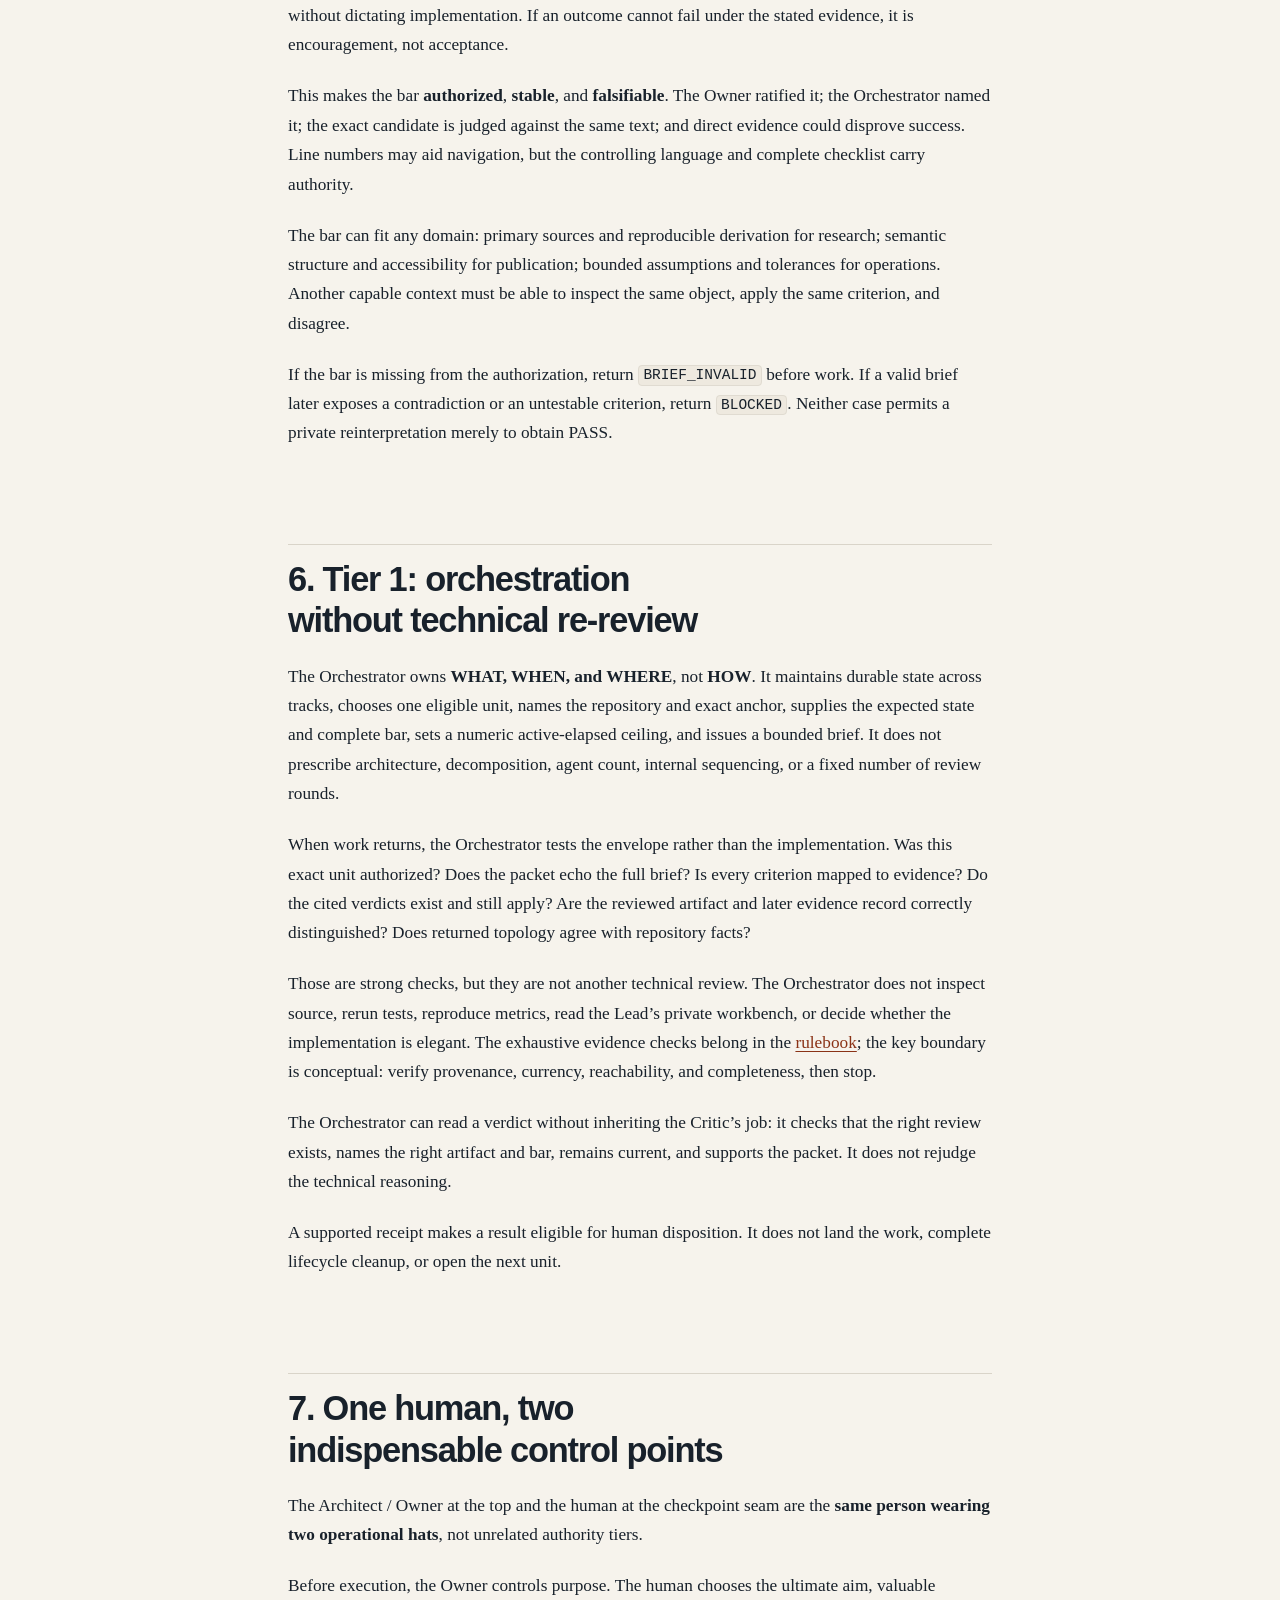
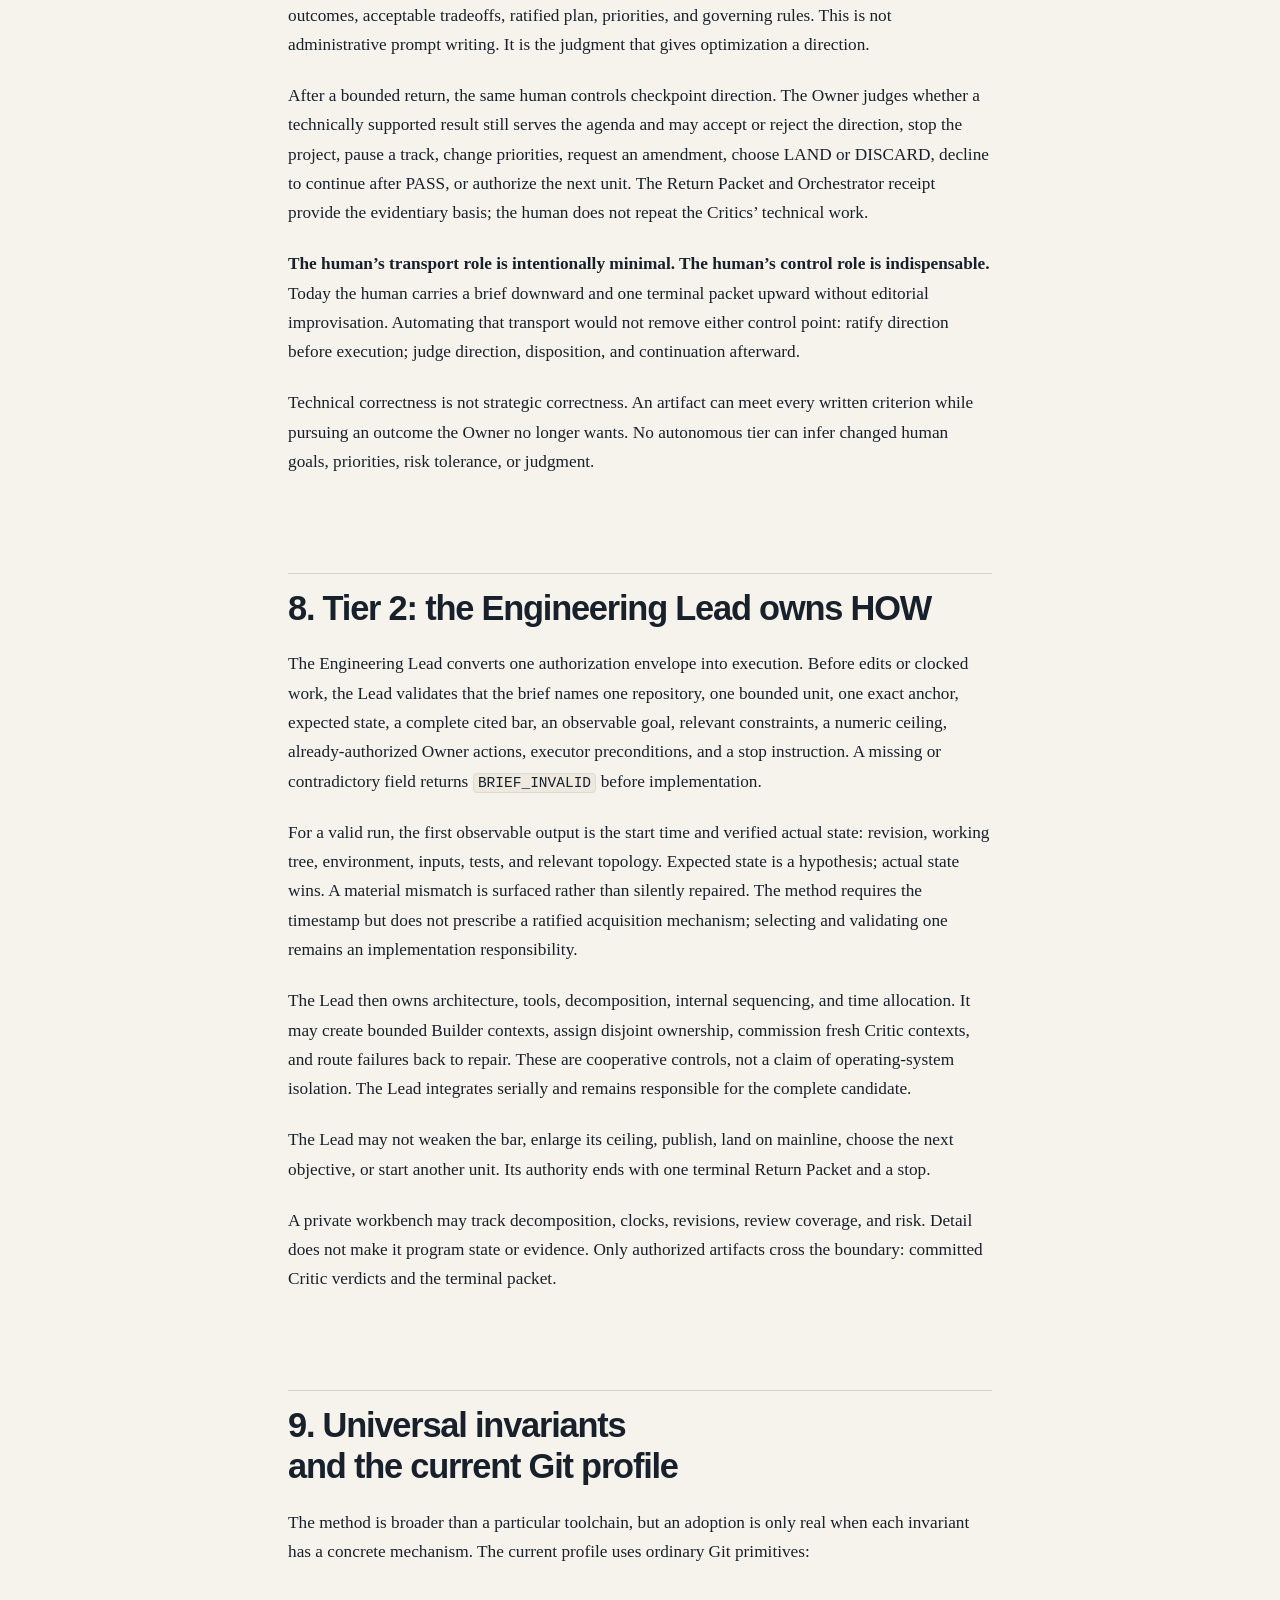
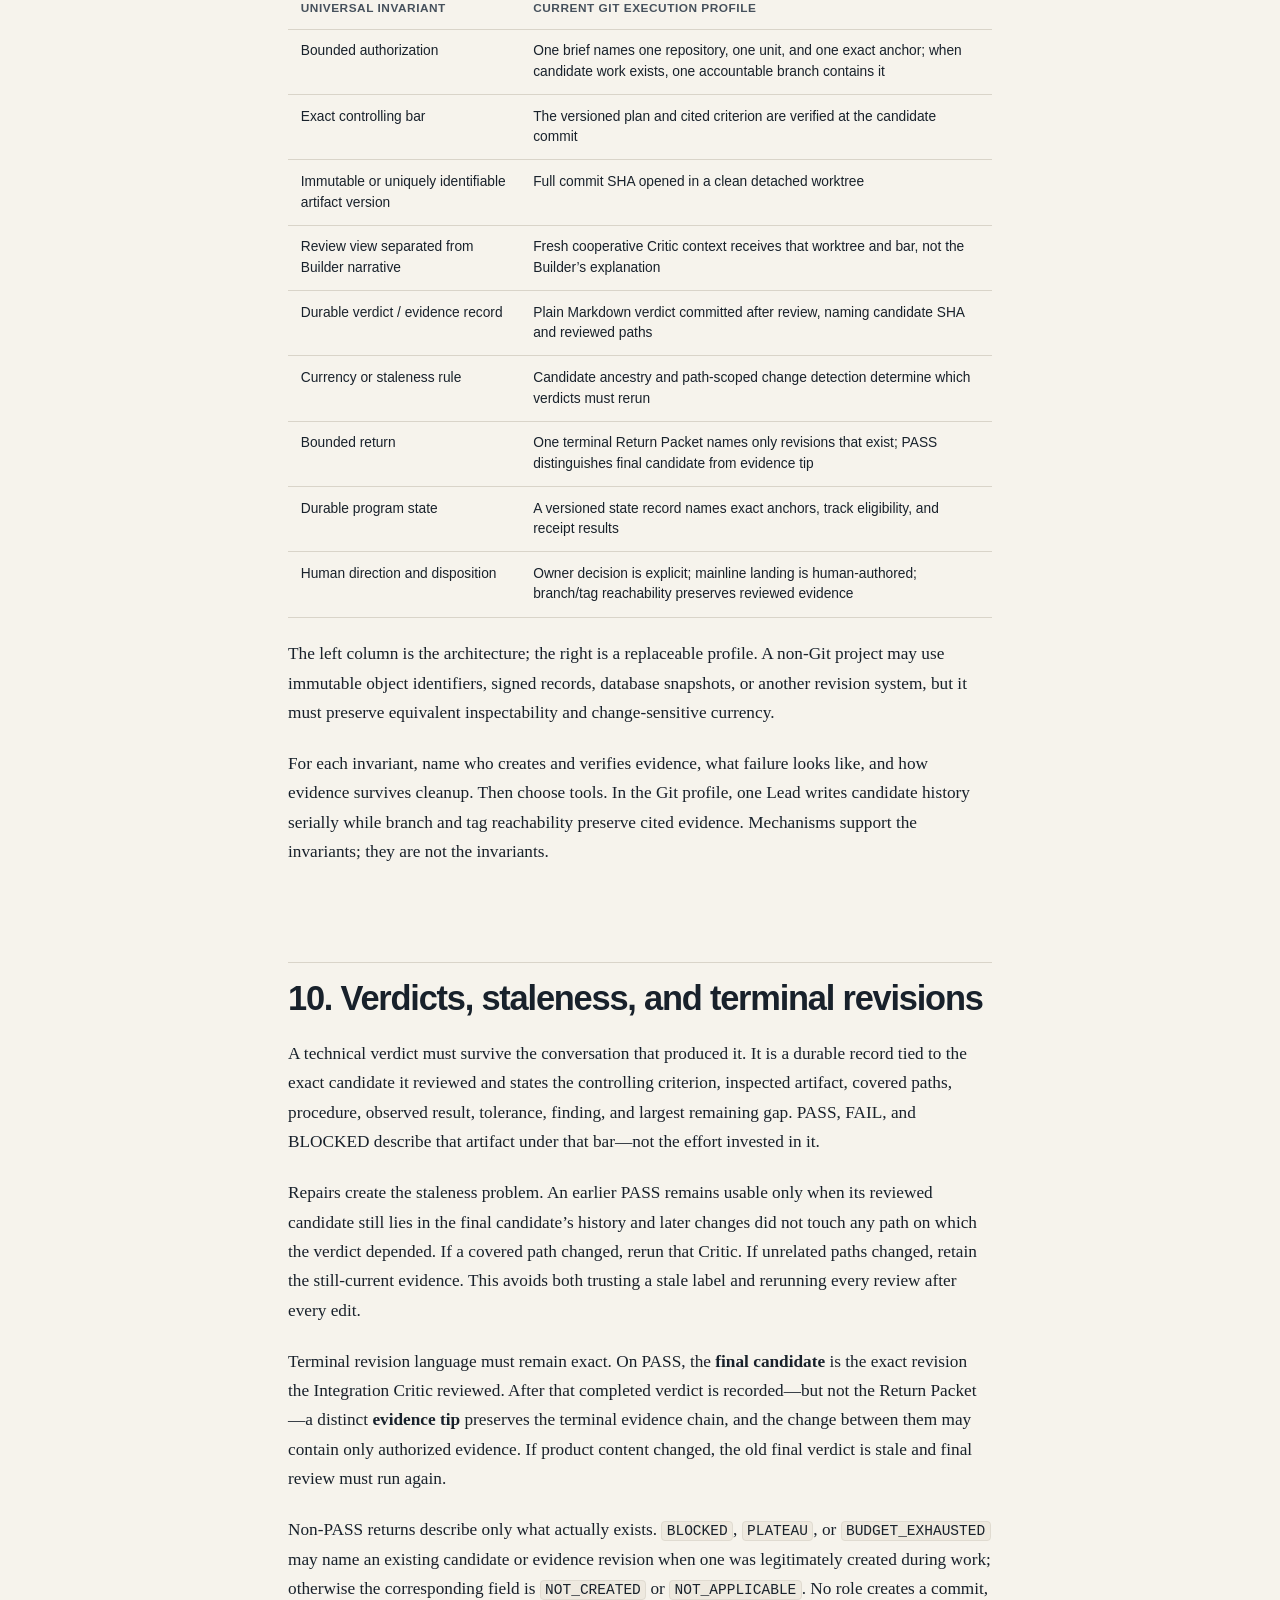
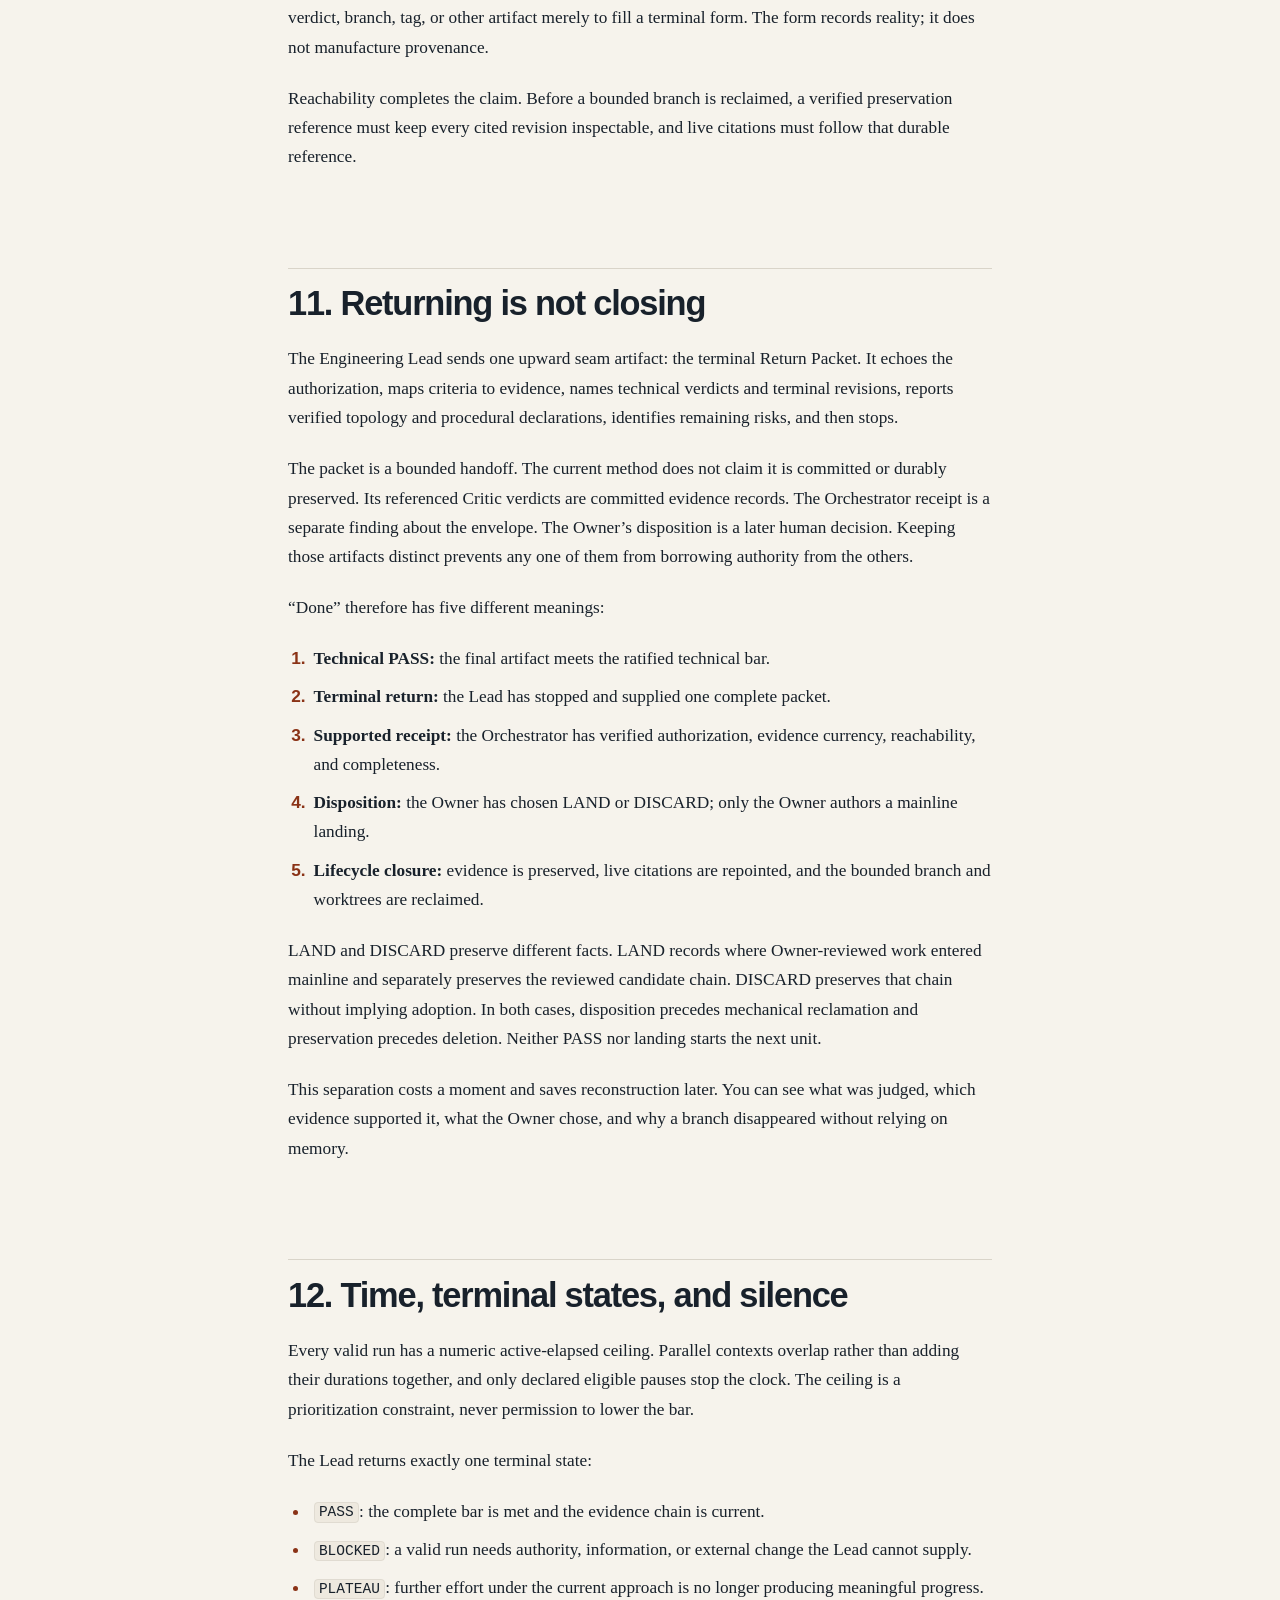
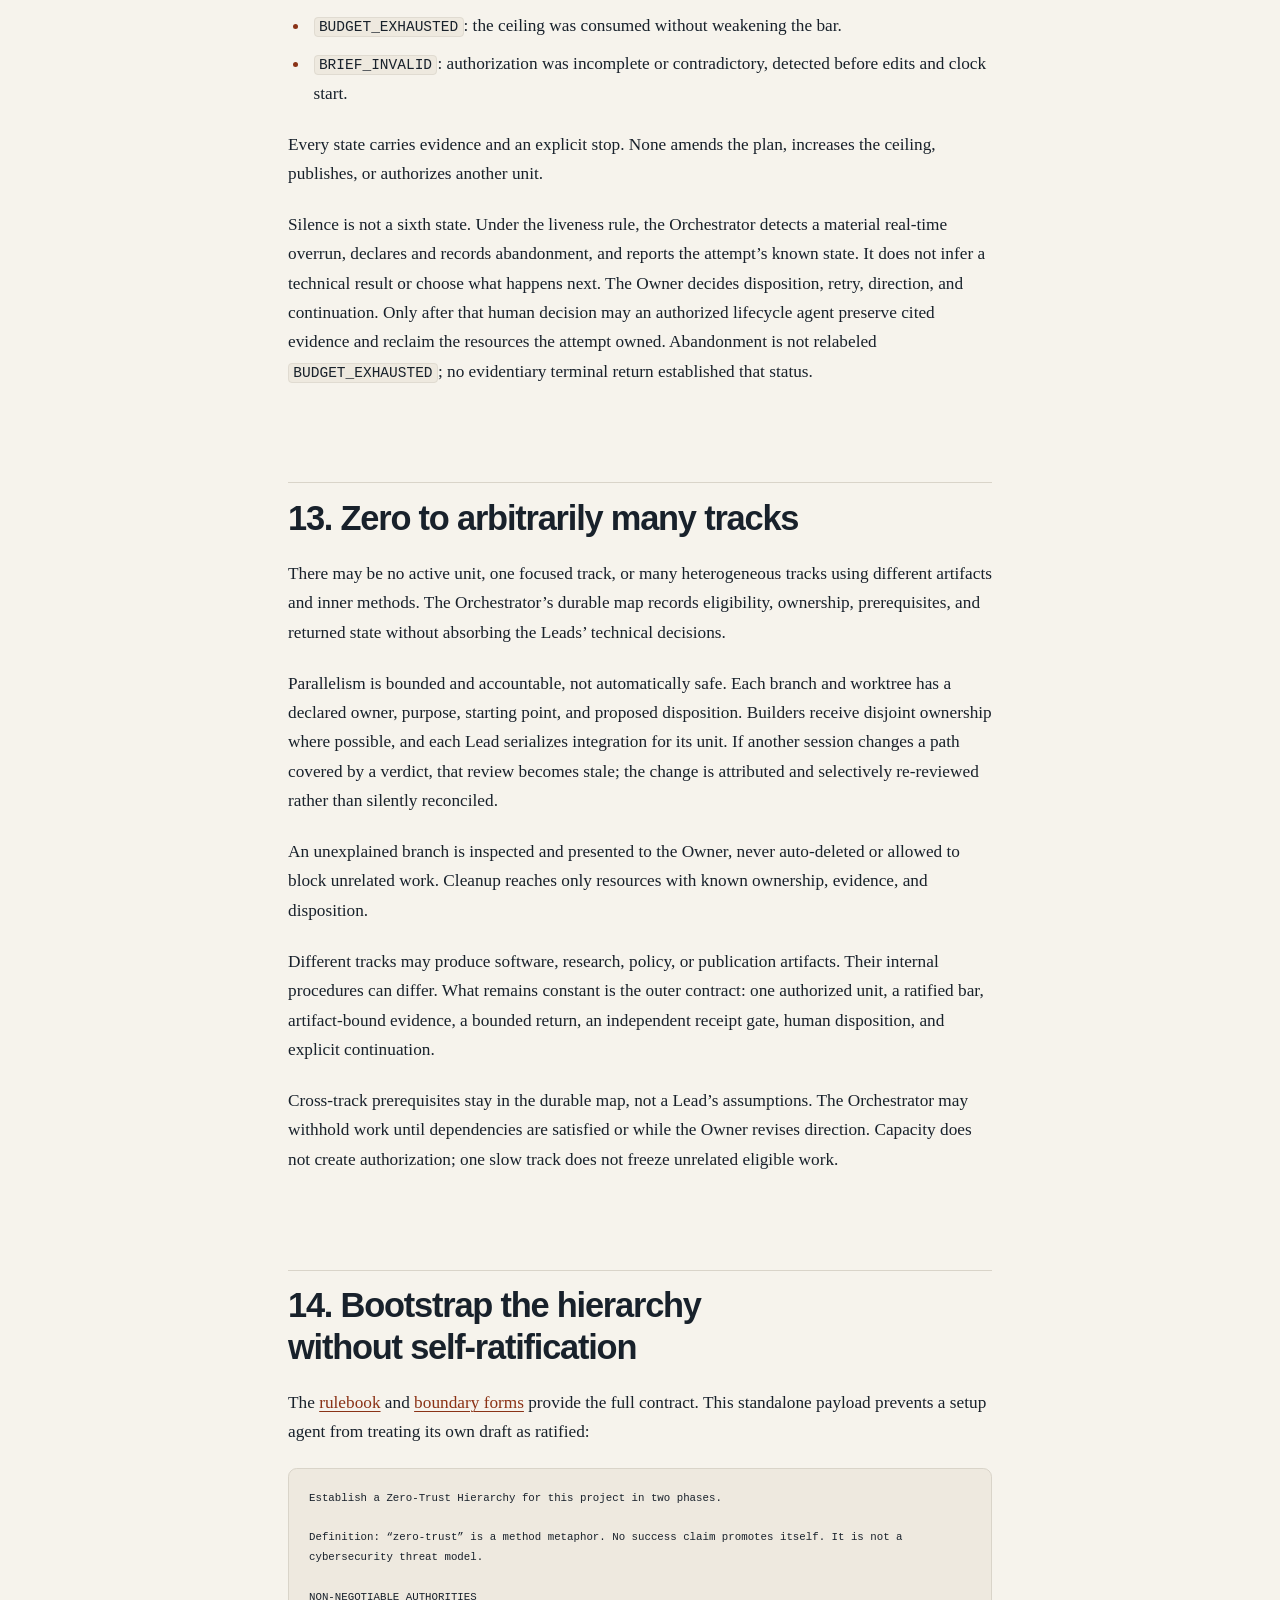
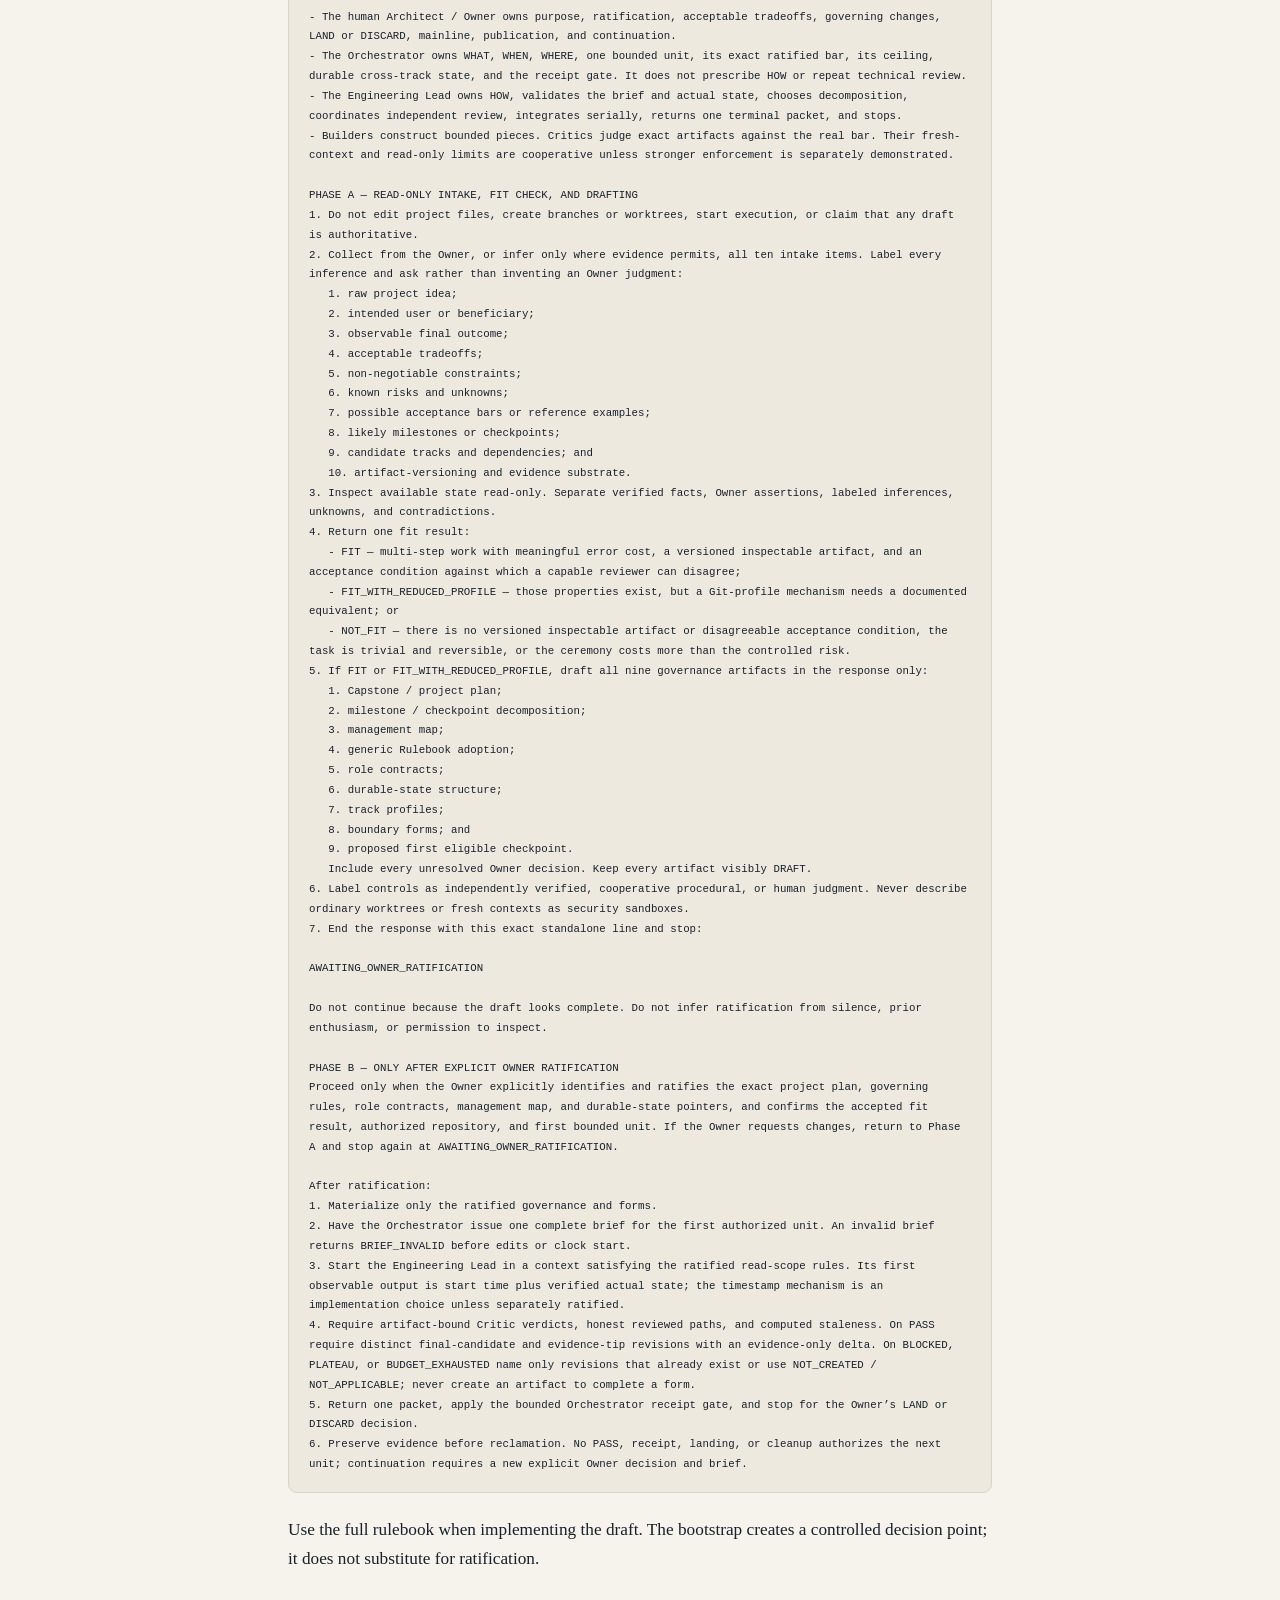
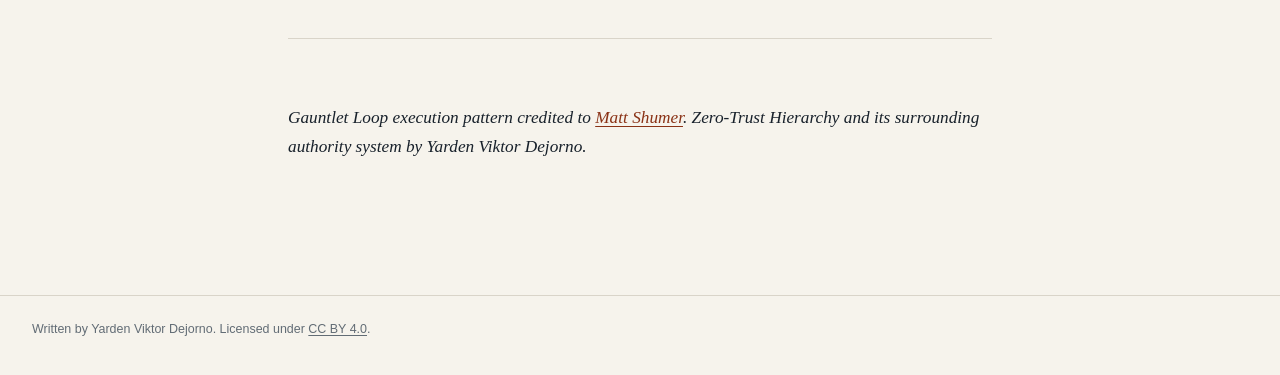
==== commit 90dfaf21: "Add stacked SVG + responsive diagram layout Introduce a portrait (stacked) diagram and render the ap" ====
--- a/index.html
+++ b/index.html
@@ -587,32 +587,36 @@
   outline-offset: .15rem;
 }
 
-.diagram-frame {
-  max-height: min(70vh, 44rem);
-  padding: clamp(.45rem, 1.2vw, .85rem);
-  overflow: auto;
-  border: none;
-  border-radius: .55rem;
-  background: transparent;
-  box-shadow: none;
-  overscroll-behavior: contain;
-  scrollbar-color: var(--diagram-line) transparent;
-}
-
-/* Frameless at rest; the ring appears only for keyboard focus. */
-.diagram-frame:focus-visible {
-  outline: .2rem solid var(--focus);
-  outline-offset: .2rem;
-}
-
-.diagram-frame svg {
+/* The figure never scrolls. It carries two authored layouts of the same diagram and shows
+   the one the viewport can hold at legible text sizes: the landscape drawing only while it
+   can stay near its native size, the portrait column everywhere below that. */
+.diagram-layout {
+  margin-inline: auto;
+}
+
+.diagram-layout svg {
   display: block;
-  width: var(--diagram-native-width, 46.5rem);
-  min-width: var(--diagram-native-width, 46.5rem);
-  max-width: none !important;
+  width: 100%;
   height: auto;
-  max-height: none;
-  margin-inline: auto;
+}
+
+.diagram-layout--wide {
+  display: none;
+  max-width: var(--diagram-native-width, 73.75rem);
+}
+
+.diagram-layout--stacked {
+  max-width: 26rem;
+}
+
+@media (min-width: 72rem) {
+  .diagram-layout--wide {
+    display: block;
+  }
+
+  .diagram-layout--stacked {
+    display: none;
+  }
 }
 
 .hierarchy-diagram figcaption {
@@ -667,6 +671,47 @@
   text-decoration: none;
 }
 
+/* The 60-second section carries its own Builder CTA in the same bottom-right
+   corner as the floating pill, so the pill yields while that section is on
+   screen. The name is declared on the section but read by the pill, which sits
+   outside <main>, so `timeline-scope` hoists it to a common ancestor. This is a
+   progressive enhancement: where scroll-driven timelines are unsupported the
+   pill simply stays visible. Visibility keeps the hidden pill out of the tab
+   order rather than leaving an invisible link focusable. */
+@supports (animation-timeline: view()) and (timeline-scope: --sixty-second) {
+  :root {
+    timeline-scope: --sixty-second;
+  }
+
+  .sixty-second {
+    view-timeline-name: --sixty-second;
+  }
+
+  .builder-cta {
+    animation-name: builder-cta-yield;
+    animation-fill-mode: both;
+    animation-timing-function: linear;
+    animation-timeline: --sixty-second;
+  }
+
+  @keyframes builder-cta-yield {
+    0% {
+      opacity: 1;
+      visibility: visible;
+    }
+
+    6%,
+    94% {
+      opacity: 0;
+      visibility: hidden;
+    }
+
+    100% {
+      opacity: 1;
+      visibility: visible;
+    }
+  }
+}
 
 @media (max-width: 42rem) {
   .site-header__inner,
@@ -752,17 +797,6 @@
     flex: 1 1 8rem;
     padding-inline: .45rem;
     text-align: center;
-  }
-
-  .diagram-frame {
-    max-height: 72vh;
-    padding: .3rem;
-    border-radius: .35rem;
-  }
-
-  .diagram-frame svg {
-    width: var(--diagram-native-width, 46.5rem);
-    min-width: var(--diagram-native-width, 46.5rem);
   }
 
   .hierarchy-diagram figcaption {
@@ -829,19 +863,14 @@
     break-inside: avoid;
   }
 
-  .diagram-frame {
-    max-height: none;
-    padding: 0;
-    overflow: visible;
-    border-color: #bbbbbb;
-    background: transparent;
-    box-shadow: none;
-  }
-
-  .diagram-frame svg {
-    width: 100%;
-    min-width: 0;
-    max-width: 100% !important;
+  /* Paper is wide enough for the landscape drawing and never long enough for the column. */
+  .diagram-layout--wide {
+    display: block;
+    max-width: 100%;
+  }
+
+  .diagram-layout--stacked {
+    display: none;
   }
 
   a {
@@ -869,7 +898,6 @@
 <h1 id="zero-trust-hierarchy">Zero-Trust Hierarchy</h1>
 <p>No success claim promotes itself. A distributed verification system for agent work.</p>
 <section class="sixty-second" aria-labelledby="sixty-second-title">
-  <h2 id="sixty-second-title">The 60-second version</h2>
   <div class="sixty-second__grid">
     <div class="sixty-second__item">
       <h3>What problem does it solve?</h3>
@@ -889,7 +917,7 @@
       <strong>Ready to put the method to work?</strong>
       <span>The local-first Builder turns it into thirteen staged prompts. No account, API key, or project-data upload required.</span>
     </div>
-    <a class="sixty-second__button" href="builder/index.html">Open the Gauntlet Builder <span aria-hidden="true">→</span></a>
+    <a class="sixty-second__button" href="builder/index.html">Open the Builder <span aria-hidden="true">→</span></a>
   </div>
 </section>
 
@@ -900,8 +928,8 @@
 <p>Zero-Trust Hierarchy breaks that chain. It assigns each decision to a distinct authority, requires a purpose-built artifact at every seam, and limits each receiver to the claims it is qualified to verify. The question is not “Do we trust this agent?” It is “What must be true before this claim is allowed to change anything above it?”</p>
 <h2 id="2-authority-goes-down-evidence-comes-back-up">2. Authority goes down; evidence comes back up</h2>
 <p>The hierarchy is asymmetric. The Architect / Owner ratifies purpose and governing documents. The Orchestrator authorizes one bounded unit. The Engineering Lead chooses how to execute it. A replaceable inner method returns reviewed work. Evidence then travels back through orchestration to human judgment.</p>
-<figure class="hierarchy-diagram">
-  <div class="diagram-frame" tabindex="0" role="region" aria-label="Scrollable hierarchy diagram" style="--diagram-native-width: 1180px">
+<figure class="hierarchy-diagram" style="--diagram-native-width: 1180px">
+  <div class="diagram-layout diagram-layout--wide">
 <svg xmlns="http://www.w3.org/2000/svg" id="ztx-diagram" viewBox="0 0 1180 470"
      width="100%" role="group" aria-labelledby="ztx-title" aria-describedby="ztx-desc"
      style="background-color: transparent;">
@@ -1089,6 +1117,199 @@
 <text class="e-label" text-anchor="middle" x="792" y="387">goal + bar</text>
 <path class="flow" d="M852 426 H738" marker-end="url(#ztx-arrow)"/>
 <text class="e-label" text-anchor="middle" x="792" y="417">artifact + verdicts</text>
+</svg>
+  </div>
+  <div class="diagram-layout diagram-layout--stacked">
+<svg xmlns="http://www.w3.org/2000/svg" id="ztx-stack" viewBox="0 0 380 898"
+     width="100%" role="group" aria-labelledby="ztx-stack-title" aria-describedby="ztx-stack-desc"
+     style="background-color: transparent;">
+<title id="ztx-stack-title">Zero-Trust Hierarchy authority and evidence flow</title>
+<desc id="ztx-stack-desc">The Architect / Owner ratifies governing documents, the documents authorize and constrain the Orchestrator, and the Orchestrator returns state, evidence, and decision requests to the Owner. The same human appears again at the checkpoint seam, where a brief travels down to one visible execution track of zero to many, and a packet travels back up. Inside the track the human exchanges brief and packet with the Engineering Lead, which exchanges goal plus bar for artifact plus verdicts with a replaceable, internally iterative Gauntlet Loop credited to Matt Shumer.</desc>
+
+<style>
+  #ztx-stack {
+    font-family: Inter, ui-sans-serif, -apple-system, BlinkMacSystemFont, "Segoe UI", sans-serif;
+  }
+  #ztx-stack text { font-size: 12.5px; }
+  #ztx-stack .band {
+    fill: none;
+    stroke: var(--diagram-line, #7f7669);
+    stroke-width: 1px;
+    opacity: .42;
+  }
+  #ztx-stack .band-label {
+    fill: var(--diagram-muted, #46515c);
+    font-size: 12px;
+    font-weight: 600;
+    letter-spacing: .09em;
+    text-transform: uppercase;
+  }
+  #ztx-stack .node > rect {
+    fill: var(--diagram-panel, #f2eee5);
+    stroke: var(--diagram-line, #7f7669);
+    stroke-width: 1.25px;
+  }
+  #ztx-stack .node--human > rect {
+    stroke: var(--diagram-accent, #8a3216);
+    stroke-width: 1.6px;
+  }
+  #ztx-stack .node--swappable > rect {
+    stroke: var(--diagram-accent, #8a3216);
+    stroke-dasharray: 5 4;
+  }
+  #ztx-stack .n-title {
+    fill: var(--diagram-ink, #18212b);
+    font-size: 14px;
+    font-weight: 650;
+  }
+  #ztx-stack .n-detail {
+    fill: var(--diagram-muted, #46515c);
+    font-size: 12.5px;
+  }
+  #ztx-stack .flow {
+    fill: none;
+    stroke: var(--diagram-line, #7f7669);
+    stroke-width: 1.25px;
+    stroke-linecap: round;
+    stroke-linejoin: round;
+  }
+  #ztx-stack .flow--same {
+    stroke: var(--diagram-accent, #8a3216);
+    stroke-dasharray: 2.5 4.5;
+    opacity: .85;
+  }
+  #ztx-stack .e-label {
+    fill: var(--diagram-muted, #46515c);
+    font-size: 12.5px;
+  }
+  #ztx-stack .e-label--note { font-style: italic; }
+  #ztx-stack .n-link {
+    fill: var(--diagram-accent, #8a3216);
+    font-size: 12.5px;
+    text-decoration: underline;
+    text-underline-offset: 2px;
+  }
+  #ztx-stack a:hover .n-link { text-decoration-thickness: 2px; }
+</style>
+
+<defs>
+  <marker id="ztx-stack-arrow" viewBox="0 0 10 10" refX="9.2" refY="5"
+          markerWidth="6.5" markerHeight="6.5" orient="auto-start-reverse">
+    <path d="M0 0 L10 5 L0 10 Z" fill="var(--diagram-line, #7f7669)"/>
+  </marker>
+  <marker id="ztx-stack-arrow-accent" viewBox="0 0 10 10" refX="9.2" refY="5"
+          markerWidth="6" markerHeight="6" orient="auto-start-reverse">
+    <path d="M0 0 L10 5 L0 10 Z" fill="var(--diagram-accent, #8a3216)"/>
+  </marker>
+</defs>
+
+<!-- The portrait counterpart of the landscape diagram: one column of nodes, authority
+     descending through the middle, and the two long return edges carried by the outer
+     rails so no label has to compete with a node for horizontal room. -->
+
+<!-- ========================= Band A — the governance loop ========================= -->
+<rect class="band" x="4" y="6" width="372" height="408" rx="10"/>
+<text class="band-label" text-anchor="end" x="332" y="27">Top governance loop</text>
+
+<!-- the human source of purpose : the top of the column -->
+<g class="node node--human" id="ztx-stack-owner">
+  <rect x="64" y="44" width="268" height="86" rx="7"/>
+  <text text-anchor="middle">
+    <tspan class="n-title"  x="198" y="73">Architect / Owner — human</tspan>
+    <tspan class="n-detail" x="198" y="93">purpose · ratification</tspan>
+    <tspan class="n-detail" x="198" y="111">strategic direction</tspan>
+  </text>
+</g>
+
+<path class="flow" d="M100 132 V170" marker-end="url(#ztx-stack-arrow)"/>
+<text class="e-label" x="112" y="157">ratifies</text>
+
+<!-- what the Owner has ratified -->
+<g class="node" id="ztx-stack-documents">
+  <rect x="64" y="178" width="268" height="86" rx="7"/>
+  <text text-anchor="middle">
+    <tspan class="n-title"  x="198" y="207">Governing documents</tspan>
+    <tspan class="n-detail" x="198" y="227">ratified plans · rulebook</tspan>
+    <tspan class="n-detail" x="198" y="245">roles · configuration · map</tspan>
+  </text>
+</g>
+
+<path class="flow" d="M100 266 V304" marker-end="url(#ztx-stack-arrow)"/>
+<text class="e-label" x="112" y="291">authorizes and constrains</text>
+
+<!-- authorization, beneath both -->
+<g class="node" id="ztx-stack-orchestrator">
+  <rect x="64" y="312" width="268" height="86" rx="7"/>
+  <text text-anchor="middle">
+    <tspan class="n-title"  x="198" y="341">Orchestrator</tspan>
+    <tspan class="n-detail" x="198" y="361">WHAT · WHEN · WHERE · ceiling</tspan>
+    <tspan class="n-detail" x="198" y="379">receipt · closure eligibility</tspan>
+  </text>
+</g>
+
+<!-- evidence climbs the left rail, back to the human who ratified -->
+<path class="flow" d="M62 355 H32 Q22 355 22 345 V97 Q22 87 32 87 H56"
+      marker-end="url(#ztx-stack-arrow)"/>
+<text class="e-label" text-anchor="middle" transform="rotate(-90 34 221)" x="34" y="221">state · evidence · decision request</text>
+
+<!-- ============================ The checkpoint seam ============================ -->
+
+<!-- one person, two operational hats : carried by the right rail -->
+<path class="flow flow--same" d="M334 87 H356 Q366 87 366 97 V517 Q366 527 356 527 H340"
+      marker-end="url(#ztx-stack-arrow-accent)"/>
+<text class="e-label e-label--note" text-anchor="middle" transform="rotate(-90 360 307)" x="360" y="307">same human · two hats</text>
+
+<!-- authority down -->
+<path class="flow" d="M100 400 V476" marker-end="url(#ztx-stack-arrow)"/>
+<text class="e-label" x="112" y="432">brief</text>
+
+<!-- evidence up -->
+<path class="flow" d="M236 482 V406" marker-end="url(#ztx-stack-arrow)"/>
+<text class="e-label" text-anchor="end" x="224" y="450">packet</text>
+
+<!-- ======================= Band B — one execution track ======================= -->
+<rect class="band" x="4" y="456" width="372" height="436" rx="10"/>
+<text class="band-label" text-anchor="end" x="332" y="882">One visible execution track of 0…N</text>
+
+<!-- the same human, judging a bounded return -->
+<g class="node node--human" id="ztx-stack-human">
+  <rect x="64" y="484" width="268" height="86" rx="7"/>
+  <text text-anchor="middle">
+    <tspan class="n-title"  x="198" y="513">Human — development manager</tspan>
+    <tspan class="n-detail" x="198" y="533">same Architect / Owner · courier</tspan>
+    <tspan class="n-detail" x="198" y="551">judgment · veto · disposition</tspan>
+  </text>
+</g>
+
+<path class="flow" d="M100 572 V622" marker-end="url(#ztx-stack-arrow)"/>
+<text class="e-label" x="112" y="594">brief</text>
+<path class="flow" d="M236 628 V578" marker-end="url(#ztx-stack-arrow)"/>
+<text class="e-label" text-anchor="end" x="224" y="616">packet</text>
+
+<!-- the execution authority -->
+<g class="node" id="ztx-stack-lead">
+  <rect x="64" y="630" width="268" height="86" rx="7"/>
+  <text text-anchor="middle">
+    <tspan class="n-title"  x="198" y="659">Engineering Lead</tspan>
+    <tspan class="n-detail" x="198" y="679">HOW · decomposition</tspan>
+    <tspan class="n-detail" x="198" y="697">one-writer integration</tspan>
+  </text>
+</g>
+
+<path class="flow" d="M100 718 V768" marker-end="url(#ztx-stack-arrow)"/>
+<text class="e-label" x="112" y="740">goal + bar</text>
+<path class="flow" d="M236 774 V724" marker-end="url(#ztx-stack-arrow)"/>
+<text class="e-label" text-anchor="end" x="224" y="762">artifact + verdicts</text>
+
+<!-- the replaceable inner method -->
+<g class="node node--swappable" id="ztx-stack-gauntlet">
+  <rect x="64" y="776" width="268" height="86" rx="7"/>
+  <text class="n-title" text-anchor="middle" x="198" y="805">Gauntlet Loop — Matt Shumer</text>
+  <a href="https://somethingbig.ai/gauntlet-loop" target="_blank" rel="external noopener noreferrer">
+    <text class="n-link" text-anchor="middle" x="198" y="825">somethingbig.ai/gauntlet-loop</text>
+  </a>
+  <text class="n-detail" text-anchor="middle" x="198" y="843">replaceable · ↻ internally iterative</text>
+</g>
 </svg>
   </div>
 </figure>
